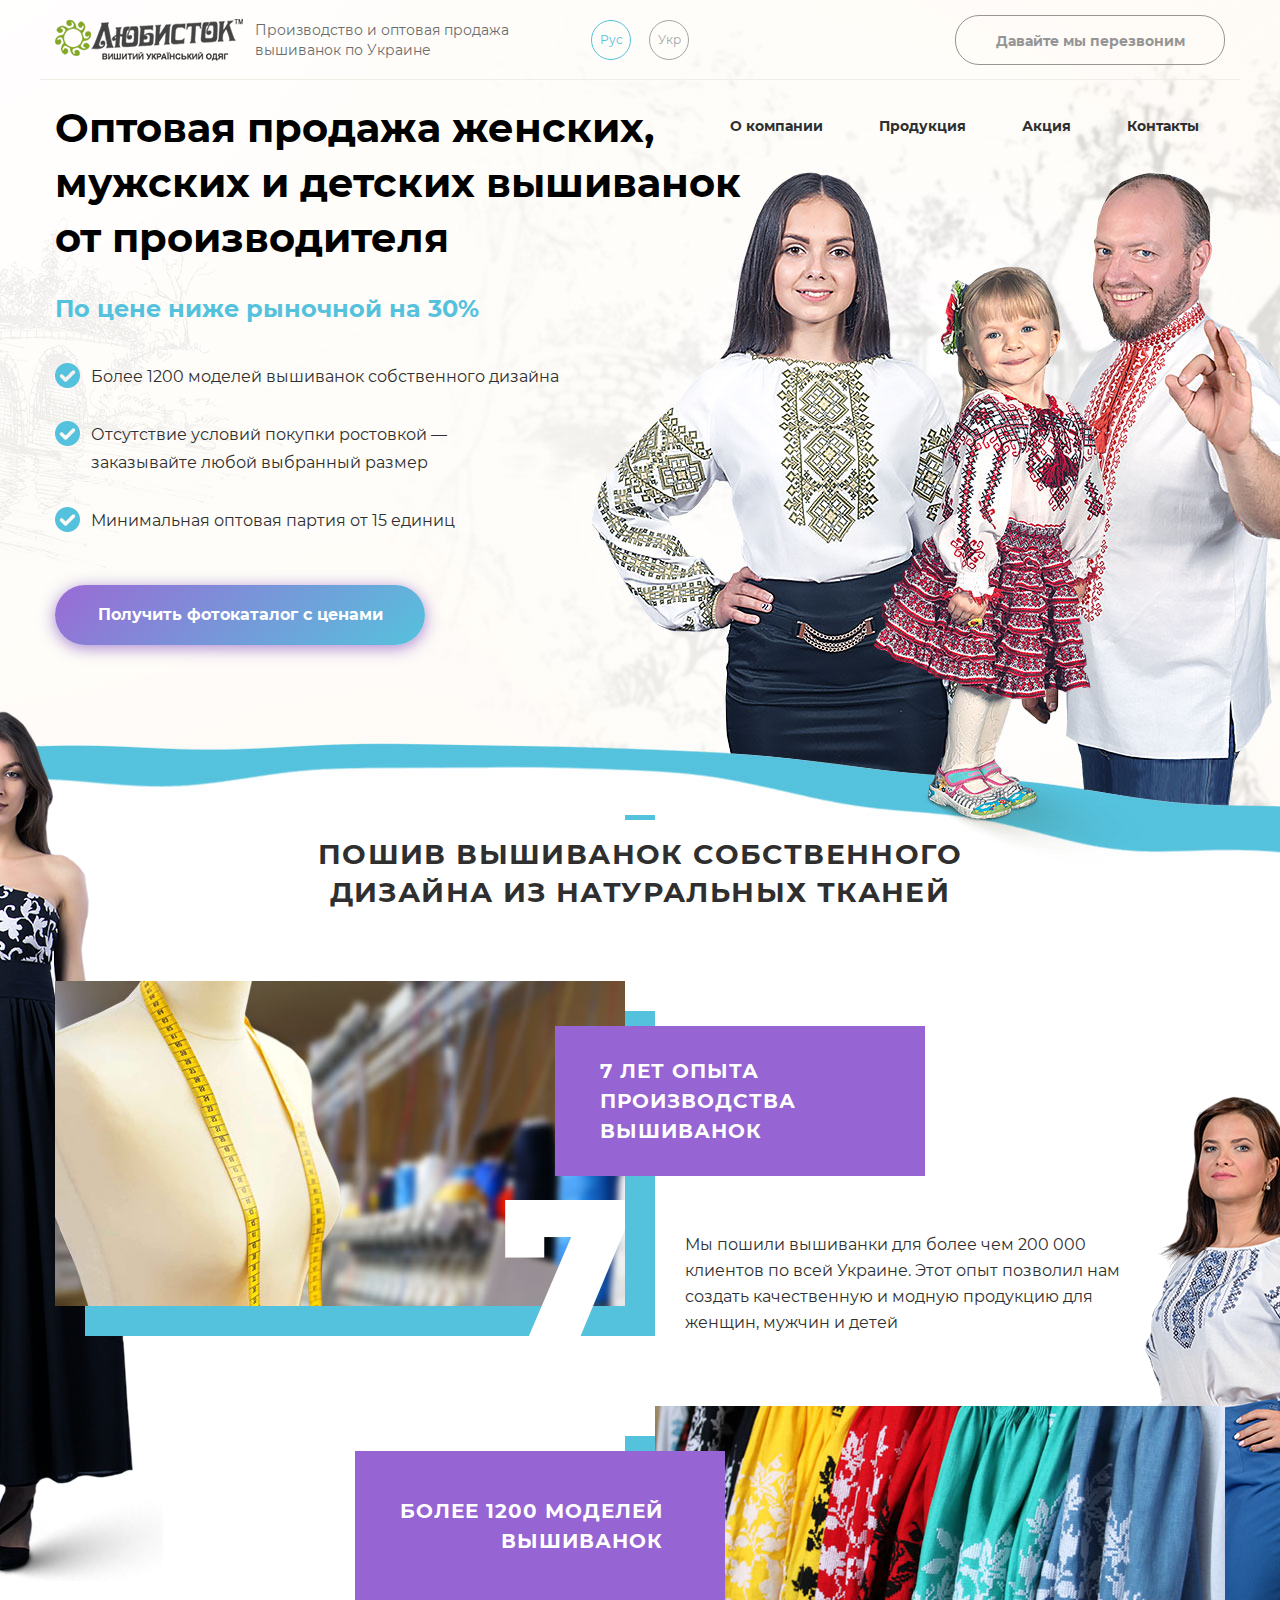
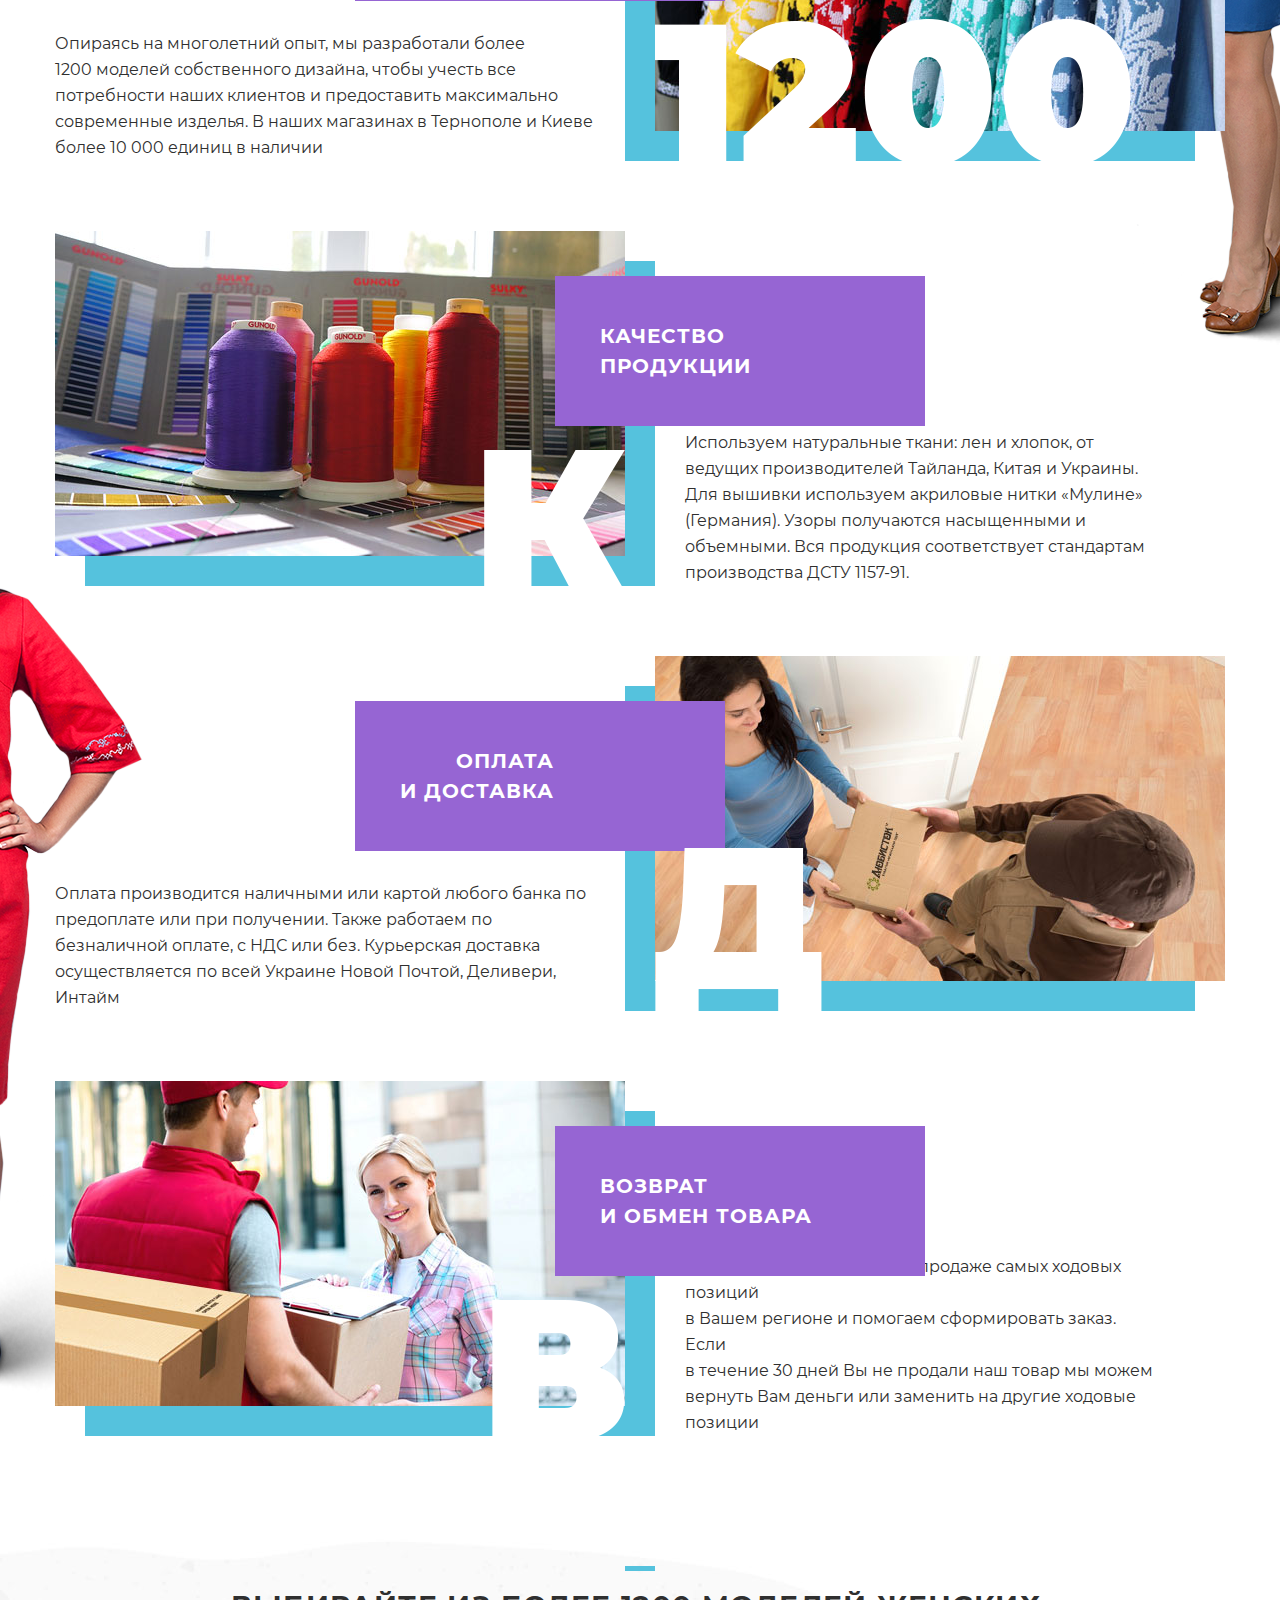
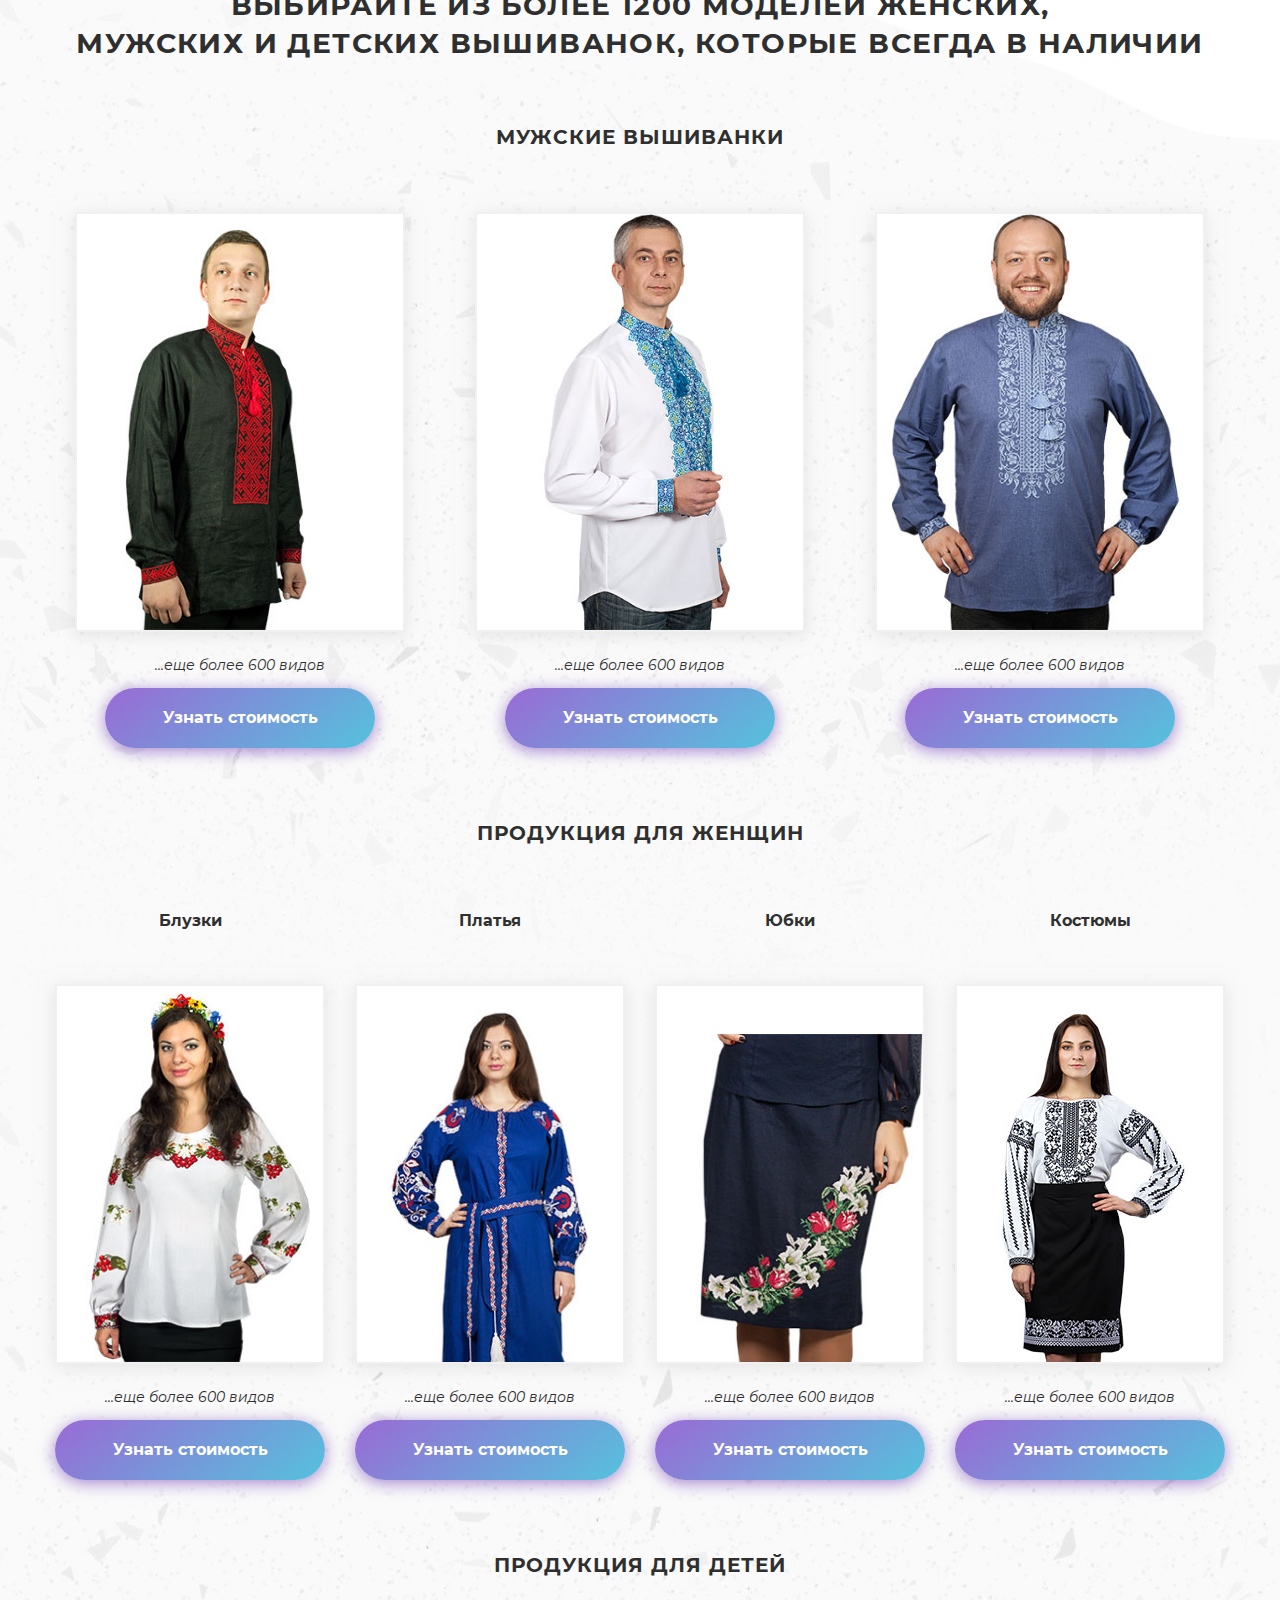
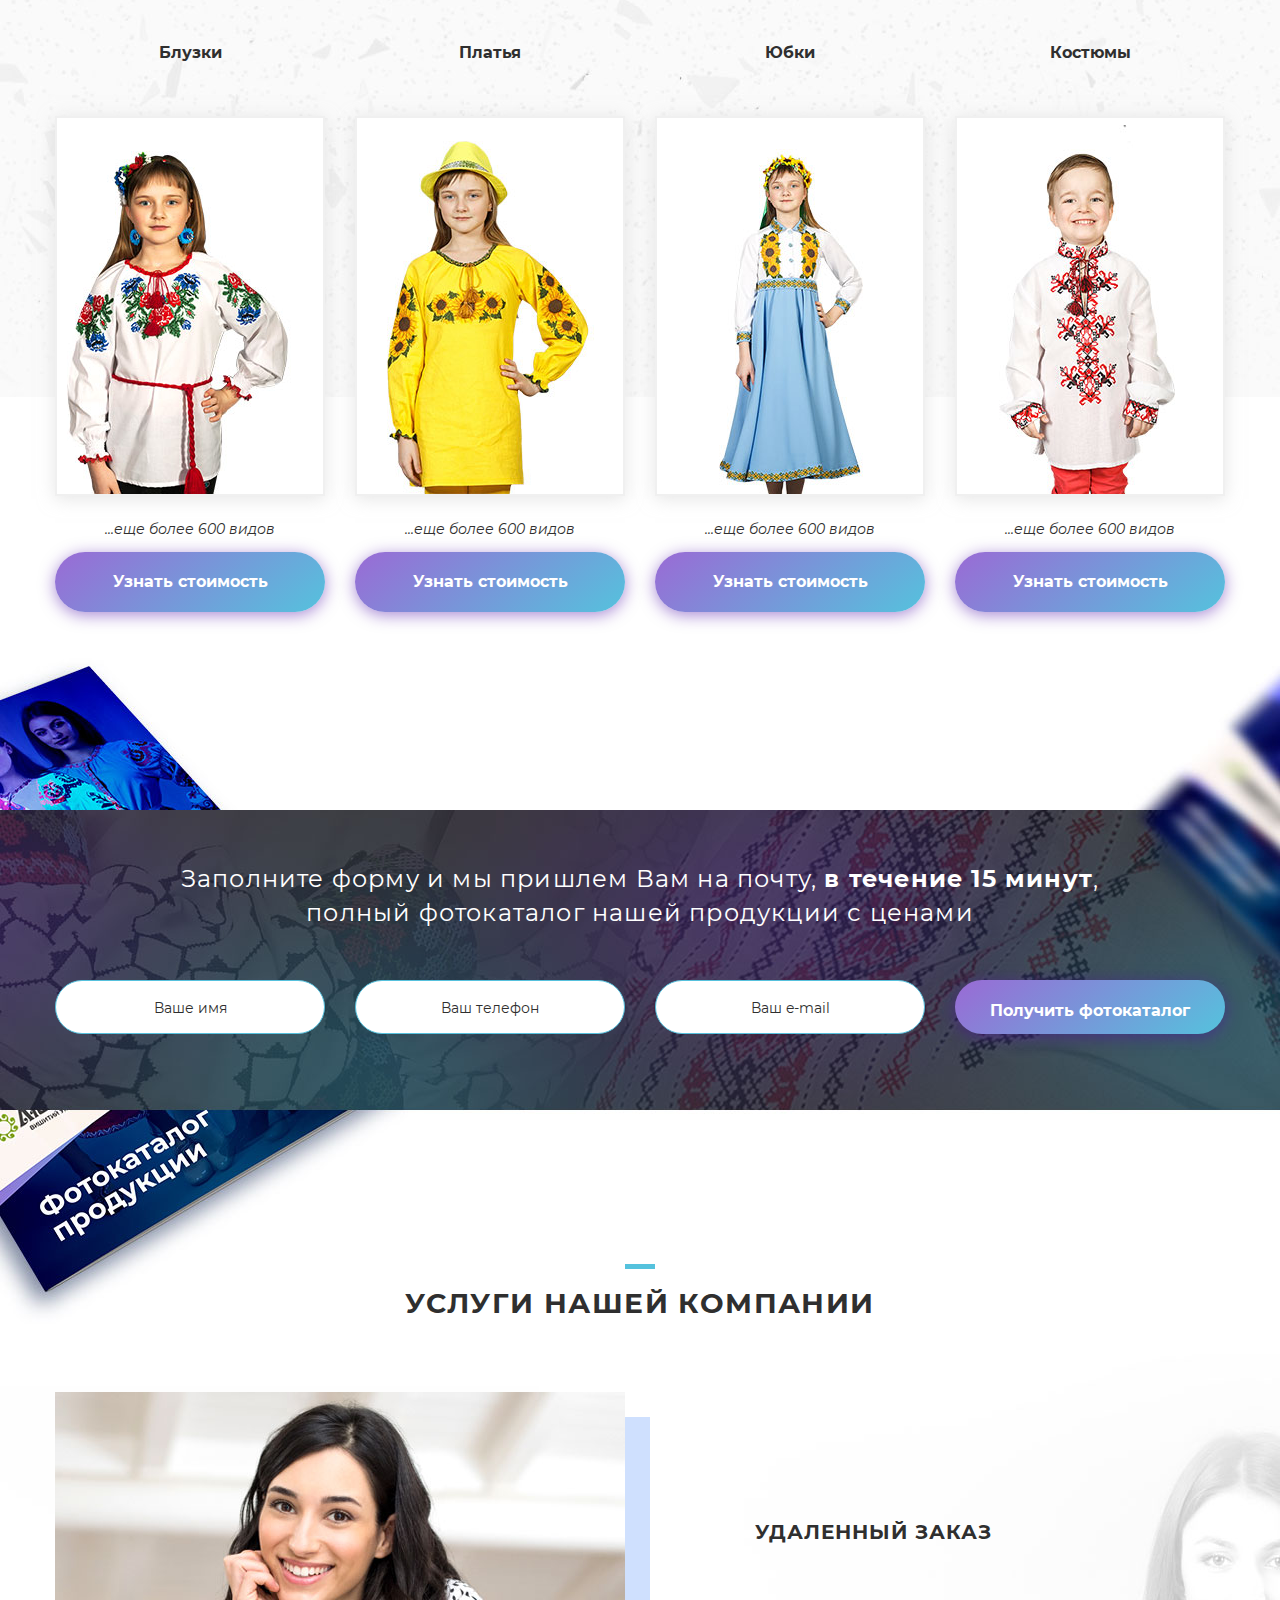
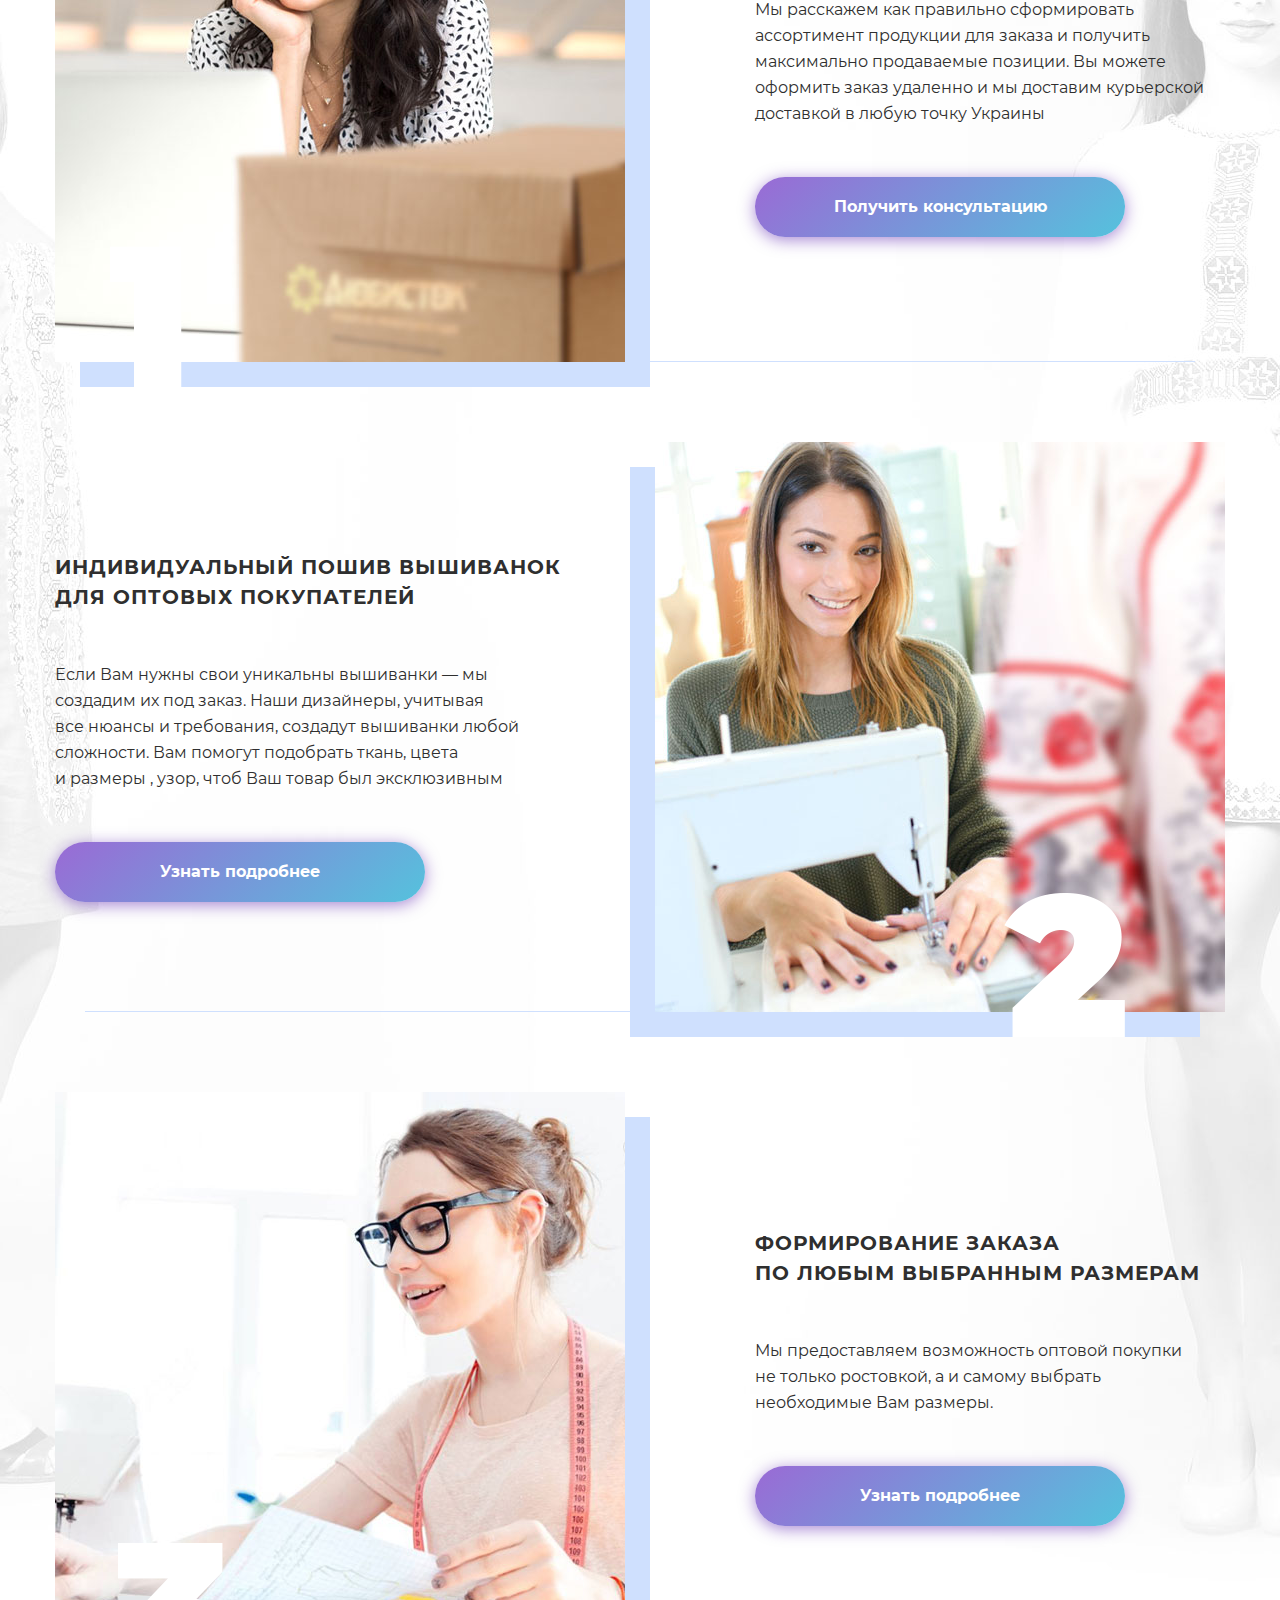
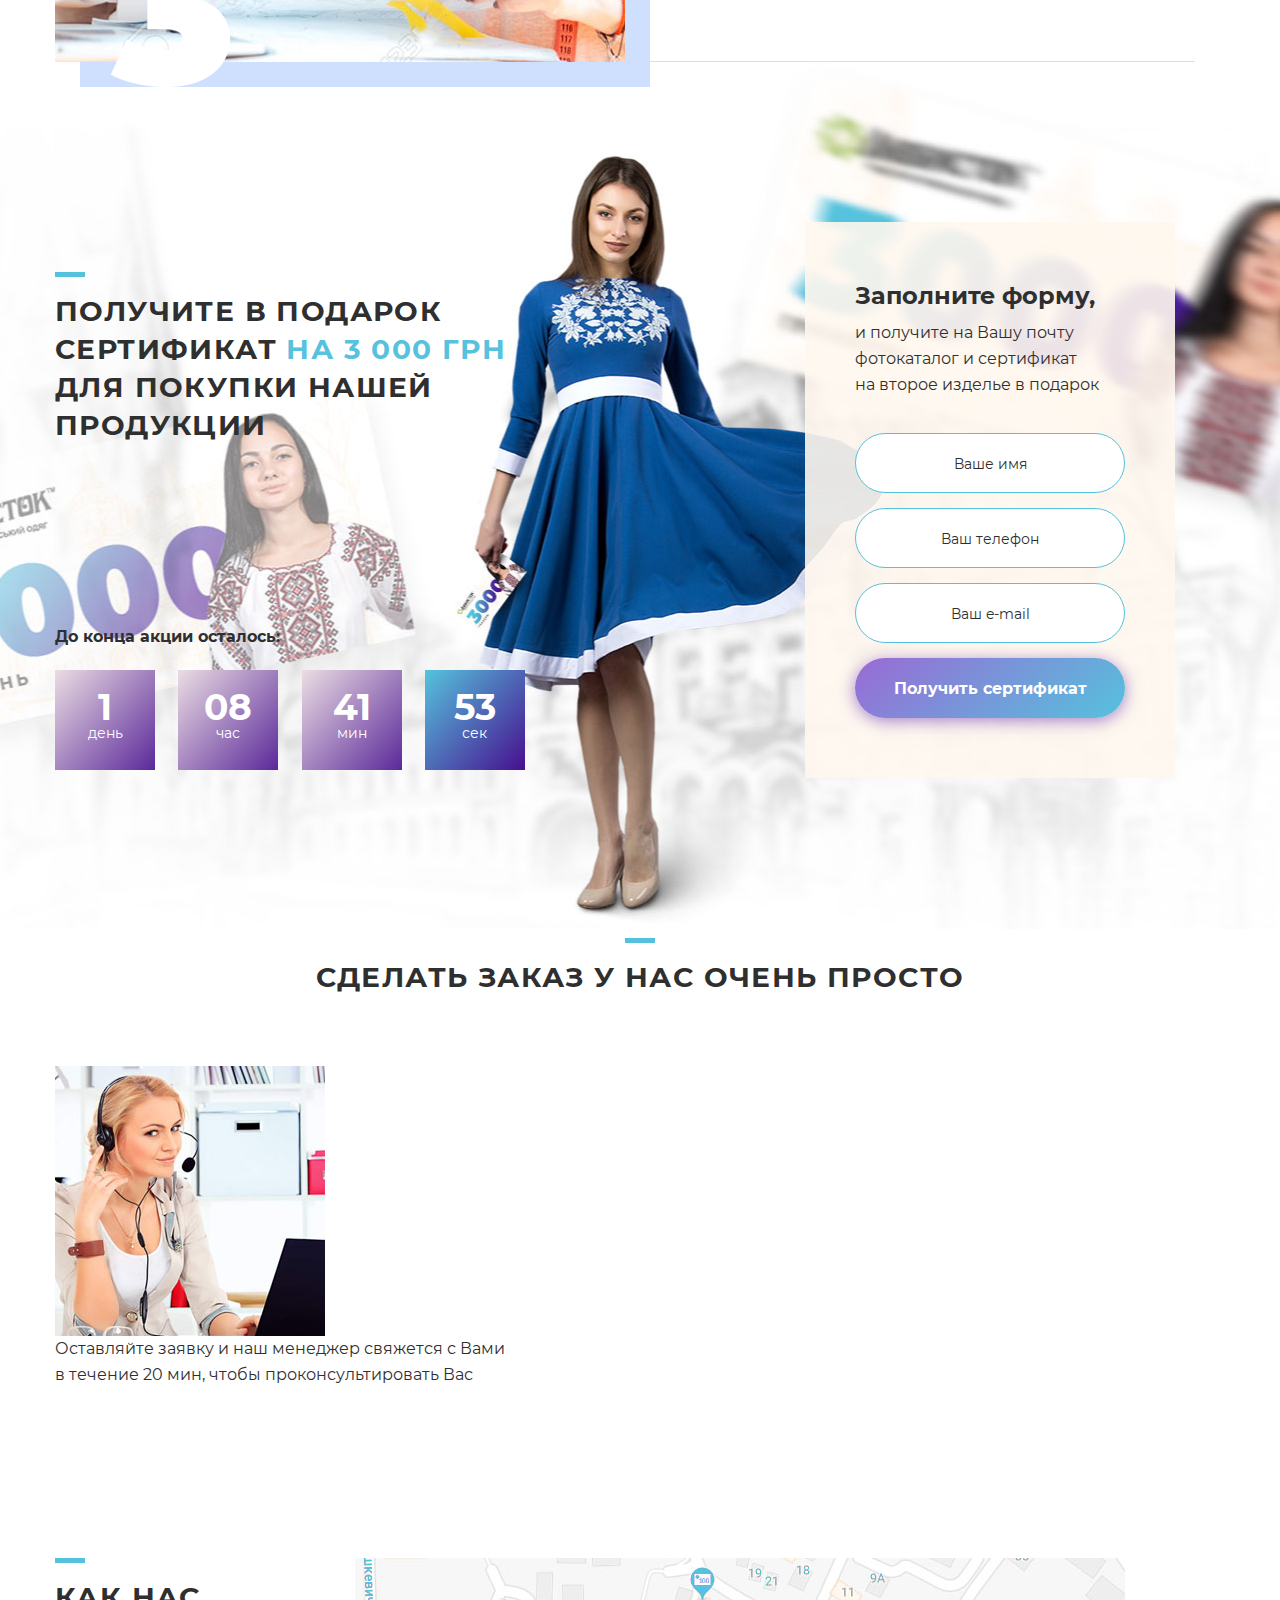
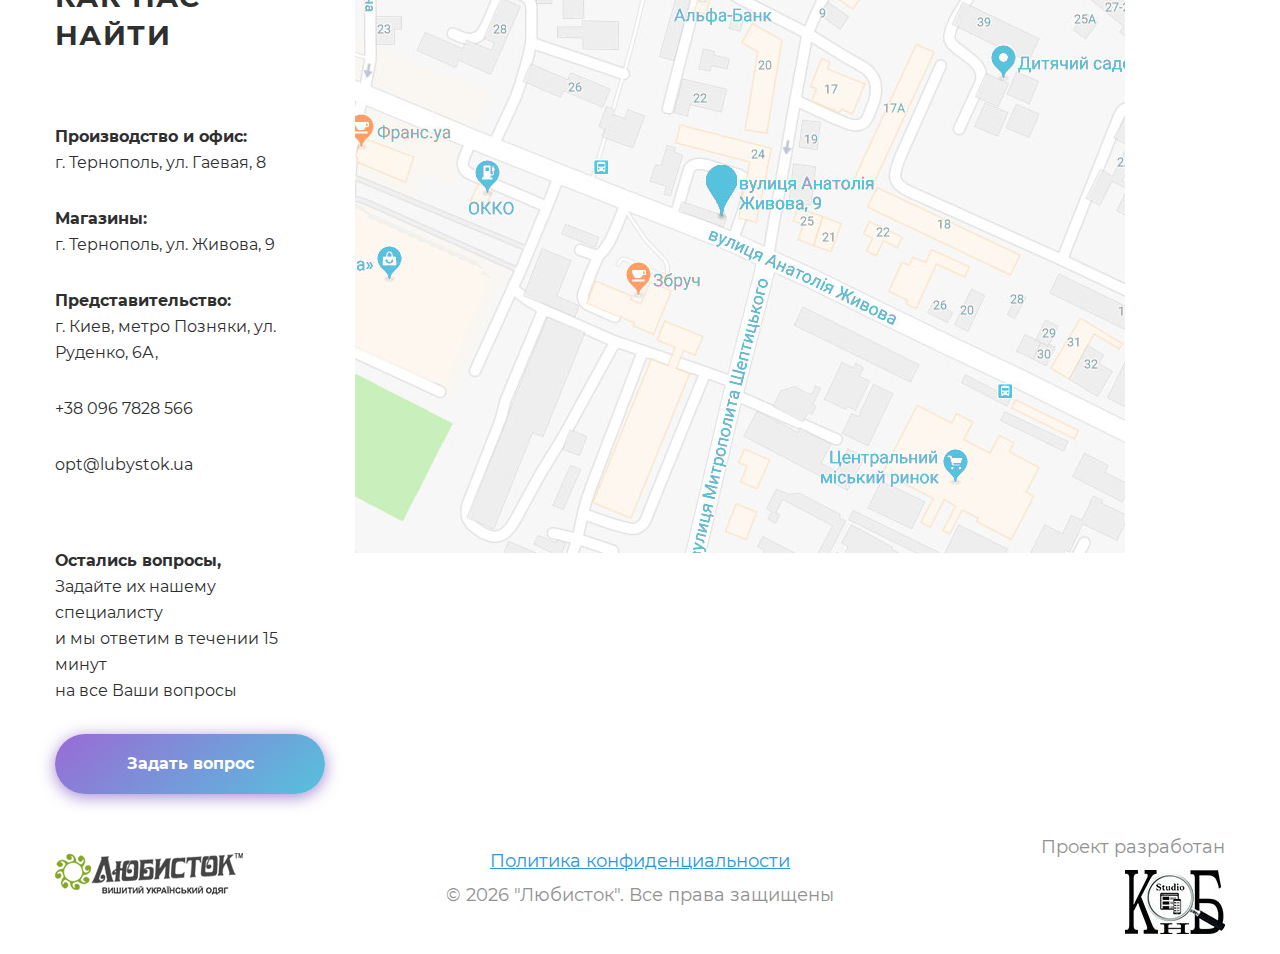
==== index.html @ 1907d73d "123" ====
<!DOCTYPE html>
<html lang="ru">
<head>
	<meta charset="utf-8" />
	<title>Любисток - Производство и оптовая продажа вышиванок по Украине</title>
	<meta http-equiv="X-UA-Compatible" content="IE=edge" />
	<meta name="viewport" content="width=device-width, initial-scale=1, maximum-scale=1" />
	<link rel="stylesheet" href="libs/bootstrap/css/bootstrap.min.css">
	<link rel="icon" type="image/ico" href="fav.ico" />
	<link rel="stylesheet" href="css/main.css" />
	<link rel="stylesheet" href="css/media.css" />
	<link rel="stylesheet" href="css/fonts.css" />
	<link rel="stylesheet" href="libs/animate/animate.min.css" />
	<link rel="stylesheet" href="libs/magnific-popup/magnific-popup.css" />
	<link rel="stylesheet" href="libs/slick/slick.css" />
	<link rel="stylesheet" href="libs/slick/slick-theme.css" />
</head>
<body>

	<!--BEGIN Header-->
	<header>
		<div class="container relative">
			<div class="row top_head">
				<div class="col-md-2 logo">
					<img src="img/logo.png" alt="">
				</div>
				<div class="col-md-4 desc">
					Производство и оптовая продажа <br>вышиванок по Украине
				</div>
				<div class="lang">
					<ul>
						<li class="active">Рус</li>
						<li><a href="index_ua.html">Укр</a></li>
					</ul>
				</div>
				<div class="col-md-offset-3 col-md-3 hidden-sm hidden-xs top_btn">
					<a href="#topFormWrapper" class="popup">Давайте мы перезвоним</a>
				</div>
			</div>
			<div class="menu">
				<ul>
					<a href="#"><li>О&nbsp;компании</li></a>
					<a href="#"><li>Продукция</li></a>
					<a href="#"><li>Акция</li></a>
					<a href="#"><li>Контакты</li></a>
				</ul>
			</div>
			<h1>Оптовая продажа женских, <br>мужских и детских вышиванок <br>от производителя</h1>
			<h2>По цене ниже рыночной на 30%</h2>
			<ul class="trigger">
				<li>Более 1200 моделей вышиванок собственного дизайна</li>
				<li>Отсутствие условий покупки ростовкой — <br>заказывайте любой выбранный размер</li>
				<li>Минимальная оптовая партия от 15 единиц</li>
			</ul>
			<a href="#mainFormWrapper" class="popup main_btn wow pulse" data-wow-delay=".3s">Получить фотокаталог с ценами</a>
		</div>
	</header>
	<!-- END Header-->
	<section class="about" id="about">
		<div class="container">
			<h3>Пошив вышиванок собственного <br>дизайна из натуральных тканей</h3>
			<div class="row">
				<div class="col-sm-6">
					<div class="img_wrapper">
						<img src="img/about_1.jpg" alt="">
						<img src="img/about_digit_1.png" alt="" class="digit">
						<img src="img/girl_1.png" alt="" class="girl">
					</div>
				</div>
				<div class="col-sm-6">
					<div class="about_text">
						<h5>7 лет опыта <br>производства <br>вышиванок</h5>
						<p>Мы пошили вышиванки для более чем 200 000 клиентов по всей Украине. Этот опыт позволил нам создать качественную и модную продукцию для женщин, мужчин и детей</p>
					</div>
				</div>
			</div>
			<div class="row">
				<div class="col-sm-6">
					<div class="about_text">
						<h5>Более 1200 моделей <br>вышиванок</h5>
						<p>Опираясь на многолетний опыт, мы разработали более <br>1200 моделей собственного дизайна, чтобы учесть все потребности наших клиентов и предоставить максимально современные изделья. В наших магазинах в Тернополе и Киеве более 10 000 единиц в наличии</p>
					</div>
				</div>
				<div class="col-sm-6">
					<div class="img_wrapper">
						<img src="img/about_2.jpg" alt="">
						<img src="img/about_digit_2.png" alt="" class="digit">
						<img src="img/girl_2.png" alt="" class="girl">
					</div>
				</div>
			</div>
			<div class="row">
				<div class="col-sm-6">
					<div class="img_wrapper">
						<img src="img/about_3.jpg" alt="">
						<img src="img/about_digit_3.png" alt="" class="digit">
					</div>
				</div>
				<div class="col-sm-6">
					<div class="about_text">
						<h5>Качество <br>продукции</h5>
						<p>Используем натуральные ткани: лен и хлопок, от ведущих производителей Тайланда, Китая и Украины. Для вышивки используем акриловые нитки «Мулине» (Германия). Узоры получаются насыщенными и объемными. Вся продукция соответствует стандартам производства ДСТУ 1157-91.</p>
					</div>
				</div>
			</div>
			<div class="row">
				<div class="col-sm-6">
					<div class="about_text">
						<h5>Оплата <br>и доставка</h5>
						<p>Оплата производится наличными или картой любого банка по предоплате или при получении. Также работаем по безналичной оплате, с НДС или без. Курьерская доставка осуществляется по всей Украине Новой Почтой, Деливери, Интайм</p>
					</div>
				</div>
				<div class="col-sm-6">
					<div class="img_wrapper">
						<img src="img/about_4.jpg" alt="">
						<img src="img/about_digit_4.png" alt="" class="digit">
					</div>
				</div>
			</div>
			<div class="row">
				<div class="col-sm-6">
					<div class="img_wrapper">
						<img src="img/about_5.jpg" alt="">
						<img src="img/about_digit_5.png" alt="" class="digit">
						<img src="img/girl_3.png" alt="" class="girl">
					</div>
				</div>
				<div class="col-sm-6">
					<div class="about_text">
						<h5>Возврат <br>и обмен товара</h5>
						<p>Мы даем рекомендации по продаже самых ходовых позиций <br>в Вашем регионе и помогаем сформировать заказ. Если <br>в течение 30 дней Вы не продали наш товар мы можем вернуть Вам деньги или заменить на другие ходовые позиции</p>
					</div>
				</div>
			</div>
		</div>
	</section>


	<section class="product" id="product">
		<div class="container">
			<h3>Выбирайте из более 1200 моделей женских, <br>мужских и детских вышиванок, которые всегда в наличии</h3>
			<h4>Мужские вышиванки</h4>
			<div class="row">
				<div class="col-sm-4">
					<!-- <h5>Название</h5> -->
					<div class="product_wrap">
						<img src="img/product_1_1.jpg" alt="">
					</div>
					<!--<div class="colors">
						<span class="white active"><i></i></span>
						<span class="red"><i></i></span>
						<span class="black"><i></i></span>
					</div>-->
					<p class="quantity">...еще более 600 видов</p>
					<a href="#product1FormWrapper" class="popup main_btn">Узнать стоимость</a>
				</div>
				<div class="col-sm-4">
					<!-- <h5>Название</h5> -->
					<div class="product_wrap">
						<img src="img/product_1_2.jpg" alt="">
					</div>
					<!--<div class="colors">
						<span class="white active"><i></i></span>
						<span class="red"><i></i></span>
						<span class="black"><i></i></span>
					</div>-->
					<p class="quantity">...еще более 600 видов</p>
					<a href="#product1FormWrapper" class="popup main_btn">Узнать стоимость</a>
				</div>
				<div class="col-sm-4">
					<!-- <h5>Название</h5> -->
					<div class="product_wrap">
						<img src="img/product_1_3.jpg" alt="">
					</div>
					<!--<div class="colors">
						<span class="white active"><i></i></span>
						<span class="red"><i></i></span>
						<span class="black"><i></i></span>
					</div>-->
					<p class="quantity">...еще более 600 видов</p>
					<a href="#product1FormWrapper" class="popup main_btn">Узнать стоимость</a>
				</div>
			</div>
			<h4>Продукция для женщин</h4>
			<div class="row">
				<div class="col-sm-3">
					<h5>Блузки</h5>
					<div class="product_wrap">
						<img src="img/product_2_1.jpg" alt="">
					</div>
					<!--<div class="colors">
						<span class="white active"><i></i></span>
						<span class="red"><i></i></span>
						<span class="black"><i></i></span>
					</div>-->
					<p class="quantity">...еще более 600 видов</p>
					<a href="#product1FormWrapper" class="popup main_btn">Узнать стоимость</a>
				</div>
				<div class="col-sm-3">
					<h5>Платья</h5>
					<div class="product_wrap">
						<img src="img/product_2_2.jpg" alt="">
					</div>
					<!--<div class="colors">
						<span class="white active"><i></i></span>
						<span class="red"><i></i></span>
						<span class="black"><i></i></span>
					</div>-->
					<p class="quantity">...еще более 600 видов</p>
					<a href="#product1FormWrapper" class="popup main_btn">Узнать стоимость</a>
				</div>
				<div class="col-sm-3">
					<h5>Юбки</h5>
					<div class="product_wrap">
						<img src="img/product_2_3.jpg" alt="">
					</div>
					<!--<div class="colors">
						<span class="white active"><i></i></span>
						<span class="red"><i></i></span>
						<span class="black"><i></i></span>
					</div>-->
					<p class="quantity">...еще более 600 видов</p>
					<a href="#product1FormWrapper" class="popup main_btn">Узнать стоимость</a>
				</div>
				<div class="col-sm-3">
					<h5>Костюмы</h5>
					<div class="product_wrap">
						<img src="img/product_2_4.jpg" alt="">
					</div>
					<!--<div class="colors">
						<span class="white active"><i></i></span>
						<span class="red"><i></i></span>
						<span class="black"><i></i></span>
					</div>-->
					<p class="quantity">...еще более 600 видов</p>
					<a href="#product1FormWrapper" class="popup main_btn">Узнать стоимость</a>
				</div>
			</div>



			<h4>Продукция для детей</h4>
			<div class="row">
				<div class="col-sm-3">
					<h5>Блузки</h5>
					<div class="product_wrap">
						<img src="img/product_3_1.jpg" alt="">
					</div>
					<!--<div class="colors">
						<span class="white active"><i></i></span>
						<span class="red"><i></i></span>
						<span class="black"><i></i></span>
					</div>-->
					<p class="quantity">...еще более 600 видов</p>
					<a href="#product1FormWrapper" class="popup main_btn">Узнать стоимость</a>
				</div>
				<div class="col-sm-3">
					<h5>Платья</h5>
					<div class="product_wrap">
						<img src="img/product_3_2.jpg" alt="">
					</div>
					<!--<div class="colors">
						<span class="white active"><i></i></span>
						<span class="red"><i></i></span>
						<span class="black"><i></i></span>
					</div>-->
					<p class="quantity">...еще более 600 видов</p>
					<a href="#product1FormWrapper" class="popup main_btn">Узнать стоимость</a>
				</div>
				<div class="col-sm-3">
					<h5>Юбки</h5>
					<div class="product_wrap">
						<img src="img/product_3_3.jpg" alt="">
					</div>
					<!--<div class="colors">
						<span class="white active"><i></i></span>
						<span class="red"><i></i></span>
						<span class="black"><i></i></span>
					</div>-->
					<p class="quantity">...еще более 600 видов</p>
					<a href="#product1FormWrapper" class="popup main_btn">Узнать стоимость</a>
				</div>
				<div class="col-sm-3">
					<h5>Костюмы</h5>
					<div class="product_wrap">
						<img src="img/product_3_4.jpg" alt="">
					</div>
					<!--<div class="colors">
						<span class="white active"><i></i></span>
						<span class="red"><i></i></span>
						<span class="black"><i></i></span>
					</div>-->
					<p class="quantity">...еще более 600 видов</p>
					<a href="#product1FormWrapper" class="popup main_btn">Узнать стоимость</a>
				</div>
			</div>
		</div>
	</section>

	<section class="banner">
		<div class="container">
			<h3>Заполните форму и мы пришлем Вам на почту, <b>в течение 15 минут</b>, <br>полный фотокаталог нашей продукции с ценами</h3>
			<form method="post" class="form row" id="banner_Form" action="mail.php">
				<input type="hidden" name="whatform" value="Форма - Задать вопрос специалисту" />
				<div class="col-sm-6 col-md-3"><input type="text" name="name" placeholder="Ваше имя" /></div>
				<div class="col-sm-6 col-md-3"><input type="tel" name="phone" class="phone" placeholder="Ваш телефон" /></div>
				<div class="col-sm-6 col-md-3"><input type="email" name="email" placeholder="Ваш e-mail" /></div>
				<div class="col-sm-6 col-md-3"><button class="main_btn">Получить фотокаталог</button></div>
			</form>
		</div>
	</section>

	<section class="service" id="service">
		<div class="container">
			<h3>Услуги нашей компании</h3>
			<div class="row">
				<div class="col-sm-6">
					<div class="img_wrapper">
						<img src="img/service_1.jpg" alt="">
						<img src="img/service_digit_1.png" class="digit" alt="">
					</div>
				</div>
				<div class="col-sm-6 col-lg-5 col-lg-offset-1">
					<h4>Удаленный заказ</h4>
					<p>Мы расскажем как правильно сформировать ассортимент продукции для заказа и получить максимально продаваемые позиции. Вы можете оформить заказ удаленно и мы доставим курьерской доставкой в любую точку Украины</p>
					<a href="#service1FormWrapper" class="popup main_btn">Получить консультацию</a>
				</div>
			</div>
			<div class="row">
				<div class="col-sm-6">
					<h4>Индивидуальный пошив вышиванок <br>для оптовых покупателей </h4>
					<p>Если Вам нужны свои уникальны вышиванки — мы создадим их под заказ. Наши дизайнеры, учитывая <br>все нюансы и требования, создадут вышиванки любой сложности. Вам помогут подобрать ткань, цвета <br>и размеры , узор, чтоб Ваш товар был эксклюзивным</p>
					<a href="#service2FormWrapper" class="popup main_btn">Узнать подробнее</a>
				</div>
				<div class="col-sm-6 col-lg-6">
					<div class="img_wrapper">
						<img src="img/service_2.jpg" alt="">
						<img src="img/service_digit_2.png" class="digit" alt="">
					</div>
				</div>
			</div>
			<div class="row">
				<div class="col-sm-6">
					<div class="img_wrapper">
						<img src="img/service_3.jpg" alt="">
						<img src="img/service_digit_3.png" class="digit" alt="">
					</div>
				</div>
				<div class="col-sm-6 col-lg-5 col-lg-offset-1">
					<h4>Формирование заказа <br>по любым выбранным размерам </h4>
					<p>Мы предоставляем возможность оптовой покупки <br>не только ростовкой, а и самому выбрать <br>необходимые Вам размеры.</p>
					<a href="#service3FormWrapper" class="popup main_btn">Узнать подробнее</a>
				</div>
			</div>
		</div>
	</section>

	<section id="open_form" class="open_form">
		<div class="container relative">
			<div class="row relative">
				<div class="col-md-5 open_form_left">
					<h3>Получите в подарок сертификат <span>на 3 000 грн</span> для покупки нашей продукции</h3>
					<p class="counter_head">До конца акции осталось:</p>
					<div class="timer">
						<span class="timer__item">
							<span id="days" class="big-numb-time">01</span><br>
							<span class="timer-text">день</span>
							</span>
							<span class="timer-col timer__item">
								<span id="hours" class="big-numb-time">10</span><br>
							<span class="timer-text">час</span>
							</span>
							<span class="timer-col timer__item">
								<span id="minutes" class="big-numb-time">21</span><br>
							<span class="timer-text">мин</span>
							</span>
							<span class="timer-col timer__item">
								<span id="seconds" class="big-numb-time">17</span><br>
							<span class="timer-text">сек</span>
						</span>
					</div>
				</div>
				<div class="col-md-5 col-md-offset-2 open_form_right hidden-sm hidden-xs">
					<div class="form_wrapper" id="bottomWrapper">
						<h6>Заполните форму,</h6>
						<p>и получите на Вашу почту фотокаталог и сертификат <br>на второе изделье в подарок</p>
						<form method="post" class="form" id="bottom_Form" action="mail.php">
							<input type="hidden" name="whatform" value="Форма - Задать вопрос специалисту" />
							<input type="text" name="name" placeholder="Ваше имя" />
							<input type="tel" name="phone" class="phone" placeholder="Ваш телефон" />
							<input type="email" name="email" placeholder="Ваш e-mail" />
							<button class="main_btn">Получить сертификат</button>
						</form>
					</div>
				</div>
				<a href="#bottomWrapper" class="popup main_btn hidden-md hidden-lg">Получить сертификат</a>
			</div>
		</div>
	</section>

	<section class="step">
		<div class="container">
			<h3>Сделать заказ у нас очень просто</h3>
			<div class="row">
				<div class="col-sm-6">
					<img src="img/step_1.jpg" alt="">
					<p>Оставляйте заявку и наш менеджер свяжется с Вами <br>в течение 20 мин, чтобы проконсультировать Вас </p>
				</div>
			</div>
		</div>
	</section>

	<section id="contact" class="contact">
		<div class="container">
			<div class="row">
				<div class="col-sm-3">
					<h3>Как нас <br>найти</h3>
					<p><b>Производство и офис:</b> <br>г. Тернополь, ул. Гаевая, 8</p>
					<p><b>Магазины:</b> <br>г. Тернополь, ул. Живова, 9</p>
					<p><b>Представительство:</b> <br>г. Киев,  метро Позняки, ул. Руденко, 6А,</p>
					<p><a href="tel:+380967828566">+38 096 7828 566</a></p>
					<p><a href="mailto:opt@lubystok.ua">opt@lubystok.ua</a></p>
					<p><strong>Остались вопросы,</strong> <br>Задайте их нашему специалисту <br>и мы ответим в течении 15 минут <br>на все Ваши вопросы</p>
					<a href="#contactFormWrapper" class="main_btn popup">Задать вопрос</a>	
				</div>
				<div class="col-sm-9">
					<img src="img/map.jpg" alt="">
				</div>
			</div>
		</div>
	</section>


	<footer>
		<div class="container">
			<div class="row">
				<div class="col-sm-3 col-xs-12 footer_logo">
					<img src="img/logo.png" alt="">
				</div>
				<div class="col-sm-6 col-xs-12 copyright">
					<span><a class="popup" href="#politics">Политика конфиденциальности</a></span>
					<p>&copy; <script type="text/javascript">var mdate = new Date(); document.write(mdate.getFullYear());</script> "Любисток". Все права защищены</p>
				</div>
				<div class="col-sm-3 col-xs-12 made_by">
					<p>Проект разработан</p>
					<a target="_blank" href="https://www.facebook.com/Интернет-маркетинг-под-ключ-от-КнБ-Studio-1833190753598670/?ref=bookmarks"><img src="img/knb_logo.jpg" alt=""></a>
				</div>
			</div>
		</div>
	</footer>
	<div class="hidden">
		<div class="politics" id="politics">
			<h3>Политика конфиденциальности</h3>
			<div class="politics_text">
				<p>
				Ваша конфиденциальность очень важна для нас. Мы хотим, чтобы Ваша работа в Интернет по возможности была максимально приятной и полезной, и Вы совершенно спокойно использовали широчайший спектр информации, инструментов и возможностей, которые предлагает Интернет.<br><br>
				Личная информация Членов, собранная при регистрации (или в любое другое время) преимущественно используется для подготовки Продуктов или Услуг в соответствии с Вашими потребностями. Ваша информация не будет передана или продана третьим сторонам. Однако мы можем частично раскрывать личную информацию в особых случаях, описанных в «Согласии с рассылкой»<br><br>
				<b>Какие данные собираются на сайте</b><br>
				При добровольной регистрации на получение рассылки «Инсайдер интернет предпринимателя» вы отправляете свое Имя и E-mail через форму регистрации.<br><br>
				<b>С какой целью собираются эти данные</b><br>
				Имя используется для обращения лично к вам, а ваш e-mail для отправки вам писем рассылок, новостей тренинга, полезных материалов, коммерческих предложений.<br>
				Ваши имя и e-mail не передаются третьим лицам, ни при каких условиях кроме случаев, связанных с исполнением требований законодательства. Ваше имя и e-mail на защищенных серверах сервиса getresponse.com и используются в соответствии с его политикой конфиденциальности.<br><br>
				Вы можете отказаться от получения писем рассылки и удалить из базы данных свои контактные данные в любой момент, кликнув на ссылку для отписки, присутствующую в каждом письме.<br><br>
				<b>Как эти данные используются</b><br>
				На сайте www.site.com используются куки (Cookies) и данные о посетителях сервиса Google Analytics.<br><br>
				При помощи этих данных собирается информация о действиях посетителей на сайте с целью улучшения его содержания, улучшения функциональных возможностей сайта и, как следствие, создания качественного контента и сервисов для посетителей.<br><br>
				Вы можете в любой момент изменить настройки своего браузера так, чтобы браузер блокировал все файлы cookie или оповещал об отправке этих файлов. Учтите при этом, что некоторые функции и сервисы не смогут работать должным образом.<br><br>
				<b> Как эти данные защищаются</b><br>
				Для защиты Вашей личной информации мы используем разнообразные административные, управленческие и технические меры безопасности. Наша Компания придерживается различных международных стандартов контроля, направленных на операции с личной информацией, которые включают определенные меры контроля по защите информации, собранной в Интернет.<br><br>
				Наших сотрудников обучают понимать и выполнять эти меры контроля, они ознакомлены с нашим Уведомлением о конфиденциальности, нормами и инструкциями.<br><br>
				Тем не менее, несмотря на то, что мы стремимся обезопасить Вашу личную информацию, Вы тоже должны принимать меры, чтобы защитить ее.<br><br>
				Мы настоятельно рекомендуем Вам принимать все возможные меры предосторожности во время пребывания в Интернете. Организованные нами услуги и веб-сайты предусматривают меры по защите от утечки, несанкционированного использования и изменения информации, которую мы контролируем. Несмотря на то, что мы делаем все возможное, чтобы обеспечить целостность и безопасность своей сети и систем, мы не можем гарантировать, что наши меры безопасности предотвратят незаконный доступ к этой информации хакеров сторонних организаций.<br><br>
				В случае изменения данной политики конфиденциальности вы сможете прочитать об этих изменениях на этой странице или, в особых случаях, получить уведомление на свой e-mail.<br><br>
				Для связи с администратором сайта по любым вопросам вы можете написать письмо на e-mail: test@gmail.com
			</p>
			</div>
		</div>
	</div>
	<div class="hidden">
		<div class="form_wrapper" id="topFormWrapper">
			<h6>Заполните форму,</h6>
			<p>и наш менеджер перезвонит Вам в течение 5 мин, чтобы ответить на все вопросы</p>
			<form method="post" class="form" id="topForm" action="mail.php">
				<input type="hidden" name="whatform" value="Форма - Перезвоните мне" />
				<input type="text" name="name" placeholder="Ваше имя" />
				<input type="tel" name="phone" class="phone" placeholder="Ваш телефон" />
				<input type="email" name="email" placeholder="Ваш e-mail" />
				<button class="main_btn">Перезвоните мне</button>
			</form>
		</div>
	</div>

	<div class="hidden">
		<div class="form_wrapper" id="contactFormWrapper">
			<h6>Заполните форму,</h6>
			<p>чтобы задать вопрос нашему специалисту</p>
			<form method="post" class="form" id="contactForm" action="mail.php">
				<input type="hidden" name="whatform" value="Форма - Задать вопрос" />
				<input type="text" name="name" placeholder="Ваше имя" />
				<input type="tel" name="phone" class="phone" placeholder="Ваш телефон" />
				<textarea name="message" placeholder="Ваш вопрос"></textarea>
				<button class="main_btn">Задать вопрос</button>
			</form>
		</div>
	</div>
	<!--[if lt IE 9]>
	<script src="libs/html5shiv/es5-shim.min.js"></script>
	<script src="libs/html5shiv/html5shiv.min.js"></script>
	<script src="libs/html5shiv/html5shiv-printshiv.min.js"></script>
	<script src="libs/respond/respond.min.js"></script>
	<![endif]-->

	<script src="libs/jquery/jquery-2.1.4.min.js"></script>
	<script src="libs/jquery-ui/jquery-ui.min.js"></script>
	<script src="libs/bootstrap/js/bootstrap.min.js"></script>
	<script src="libs/magnific-popup/jquery.magnific-popup.min.js"></script>
	<script src="libs/slick/slick.min.js"></script>
	<script src="libs/maskedinput/jquery.maskedinput.min.js"></script>
	<script src="libs/validation/jquery.validate.min.js"></script>
	<script src="libs/animate/wow.min.js"></script>
	<script>
		new WOW().init();
	</script>
	<script src="js/common.js"></script>
	
</body>
</html>
---- css/main.css ----
body {
	font: 1.6rem "Montserrat", sans-serif;
	min-width: 320px;
	font-weight: normal;
	position: relative;
	max-width: 1920px;
	margin: 0 auto;
	color: #2f2f2f;
	overflow-x: hidden;
}
main {
	display: block;
}
p {
	font-size: 1.6rem;
	line-height: 2.6rem;
}
.video {
	text-align: center;
	background-image: url("../img/video_bg.png");
	background-position: center bottom;
}
.video .video_wrapper {
	margin: 0 auto;
	max-width: 770px;
	position: relative;
}
.video video {
	-webkit-object-fit: cover;
    -moz-object-fit: cover;
    -ms-object-fit: cover;
    -o-object-fit: cover;
    object-fit: cover;
    width: 100%;
}
.video button#videoButton {
	width: 9.6rem;
	height: 9.6rem;
	background-size: 100% 100%;
	background-image: url("../img/video_btn.png");
	position: absolute;
	top: 0;
	left: 0;
	right: 0;
	bottom: 0;
	margin: auto;
}
.mfp-counter {
	display: none;
}
.dot {
	position: relative;
	z-index: 300;
}
.slick-active .dot {
	
}
.slick-dots {
	bottom: -70px!important;
}
.next, .prev {
	position: absolute;
	width: 70px;
	height: 9px;
	z-index: 300;
	cursor: pointer;
	-webkit-transition: all .3s;
	-moz-transition: all .3s;
	-ms-transition: all .3s;
	transition: all .3s;
}
.next {
	background-image: url("../img/next.png");
}
.next:hover {
	background-image: url("../img/next_hover.png");
}
.prev {
	background-image: url("../img/prev.png");
}
.prev:hover {
	background-image: url("../img/prev_hover.png");
}
.slider_wrapper {
	position: relative;
}
.slider_wrapper:after, .slider:after {
	content: "";
	display: table;
	clear: both;
}
.open_form .timer {
	margin-top: 2rem;
	display: -webkit-box;
	display: -moz-box;
	display: -ms-flexbox;
	display: -webkit-flex;
	display: flex;
	-webkit-box-pack: space-between;
	-webkit-justify-content: space-between;
	-ms-flex-pack: space-between;
	justify-content: space-between;
}
.open_form .timer__item {
	display: inline-block;
	font-size: 0;
	width: 10rem;
	height: 10rem;
	background-image: -webkit-linear-gradient(132deg, #ebdde3, #5b299a);
	background-image: -moz-linear-gradient(132deg, #ebdde3, #5b299a);
	background-image: -o-linear-gradient(132deg, #ebdde3, #5b299a);
	background-image: -ms-linear-gradient(132deg, #ebdde3, #5b299a);
	background-image: linear-gradient(132deg, #ebdde3, #5b299a);
	padding-top: 1.5rem;
	text-align: center;
	color: #fff;
}
.open_form .timer__item:last-of-type {
	margin-right: 0;
	background-image: -webkit-linear-gradient(132deg, #55c3dd, #470f8f);
	background-image: -moz-linear-gradient(132deg, #55c3dd, #470f8f);
	background-image: -o-linear-gradient(132deg, #55c3dd, #470f8f);
	background-image: -ms-linear-gradient(132deg, #55c3dd, #470f8f);
	background-image: linear-gradient(132deg, #55c3dd, #470f8f);

}
.open_form .big-numb-time, .timer-text {
	color: #fff;
}
.open_form .big-numb-time {
	font-weight: bold;
	font-size: 3.6rem;
}
.open_form .timer-text {
	font-size: 1.4rem;
	position: relative;
	top: -5px;
}
.relative {
	position: relative;
}
button {
	border: none;
	background: none;
}
button, button:focus, button:hover, input, .thumbnail, .slick-slide, img, ul, li, a, a:focus, a:hover, div, div:focus textarea, textarea:focus {
	outline: none;
	text-decoration: none;
	color: inherit;
}
.politics {
	background-color: #fff;
}
.politics p {
	font-size: 18px;
	color: #000;
}
.politics_text {
	padding: 20px 15px;
}
.politics h3 {
	background: #1782ab;
	font-size: 24px;
	color: #fff;
	text-transform: uppercase;
	text-align: center;
	padding: 20px 0;
	margin: 0;
}
@media only screen and (max-width : 767px) {
	.politics h3 {
		font-size: 23px;
	}
}
section {
	padding: 80px 0;
	position: relative;
	background-repeat: no-repeat;
	background-position: center top;
}
section h6 {
	font-weight: bold;
	font-size: 24px;
}
section h4 {
	font-size: 2.4rem;
	line-height: 4.8rem;
	margin-top: 0;
}
section h3 {
	font-size: 2.8rem;
	line-height: 3.8rem;
	text-align: center;
	margin-top: 0;
	margin-bottom: 7rem;
	font-weight: bold;
	text-transform: uppercase;
	position: relative;
	letter-spacing: .05em;
	padding-top: 2rem;
}
section h3:before {
	width: 30px;
	position: absolute;
	content: "";
	height: 5px;
	background-color: #55c2dd;
	top: 0;
	left: 0;
	right: 0;
	margin: auto;
}
ul {
	list-style-type: none;
	padding: 0;
}
.thanks_body {
	background-image: -webkit-linear-gradient(to bottom right, #ffb206, #6eb016);
	background-image: -moz-linear-gradient(to bottom right, #ffb206, #6eb016);
	background-image: -ms-linear-gradient(to bottom right, #ffb206, #6eb016);
	background-image: linear-gradient(to bottom right, #ffb206, #6eb016);
	background-repeat: no-repeat;
	background-position-x: center;
	margin: 0;
	height: 100%;
	color: #fff;
	display: table;
	width: 100%;
	text-align: center;
}
.thanks_body h4 {
	font-size: 36px;
	margin-top: 0;
}
.thanks_body p {
	font-size: 24px;
	margin-bottom: 0;
}
.thanks_page {
	display: table-cell;
	vertical-align: middle;
}
footer {
	padding-bottom: 20px;
}
footer p {
	color: #919191;
	font-size: 18px;
}
footer span {
	text-decoration: underline;
	color: #2897e5;
	display: block;
	font-size: 18px;
}
footer .row {
	display: -webkit-box;
	display: -moz-box;
	display: -ms-flexbox;
	display: -webkit-flex;
	display: flex;
	-webkit-box-align: center;
	-webkit-flex-align: center;
	-ms-flex-align: center;
	-webkit-align-items: center;
	align-items: center;
	-webkit-box-pack: space-between;
	-webkit-justify-content: space-between;
	-ms-flex-pack: space-between;
	justify-content: space-between;
}
.footer_logo {
	max-width: 100%;
}
.made_by p {
	margin-bottom: 10px;
}
.copyright p {
	margin-top: 10px;
}
.copyright {
	text-align: center;
	padding-top: 20px;
}
.made_by {
	text-align: right;
	padding-top: 20px;
}
.main_btn {
	height: 60px;
	line-height: 60px;
	display: inline-block;
	text-align: center;
	background-image: -webkit-linear-gradient(-39deg, #55c2dd, #9a6ad5);
	background-image: -moz-linear-gradient(-39deg, #55c2dd, #9a6ad5);
	background-image: -o-linear-gradient(-39deg, #55c2dd, #9a6ad5);
	background-image: -ms-linear-gradient(-39deg, #55c2dd, #9a6ad5);
	background-image: linear-gradient(-39deg, #55c2dd, #9a6ad5);
	-webkit-box-shadow: 0 3px 16px rgba(80,17,169,.5);
	-moz-box-shadow: 0 3px 16px rgba(80,17,169,.5);
	box-shadow: 0 3px 16px rgba(80,17,169,.5);
	width: 100%;
	max-width: 370px;
	-webkit-border-radius: 30px;
	-moz-border-radius: 30px;
	border-radius: 30px;
	-webkit-transition: all .3s;
	-moz-transition: all .3s;
	-ms-transition: all .3s;
	transition: all .3s;
	font-size: 16px;
	font-weight: bold;
	color: #fff;
}
.main_btn:hover {
	-webkit-box-shadow: none;
	-moz-box-shadow: none;
	box-shadow: none;
	background-color: #000;
	color: #fff;
}
.main_btn:focus {
	color: #fff;
}
.form {
	text-align: center;
}
.form_wrapper {
	margin: auto;
	position: relative;
	width: 100%;
	max-width: 370px;
	background-color: rgba(255,247,238,.9);
	padding: 6rem 5rem;
}
.form_wrapper h6 {
	font-weight: bold;
	font-size: 2.4rem;
	line-height: 2.8rem;
	margin: 0 0 1rem 0;
}
.form_wrapper p {
	font-size: 1.6rem;
	line-height: 2.6rem;
	margin-bottom: 2rem;
}
label.error {
	color: red;
}
.form input::-webkit-input-placeholder {
	font-size: 14px;
	color: #2f2f2f;
}
.form input::-moz-placeholder {
	font-size: 14px;
	color: #2f2f2f;
}
.form input:-ms-input-placeholder {
	font-size: 14px;
	color: #2f2f2f;
}
.form input:-moz-placeholder {
	font-size: 14px;
	color: #2f2f2f;
}
.form textarea::-webkit-input-placeholder {
	font-size: 14px;
	color: #2f2f2f;
}
.form textarea::-moz-placeholder {
	font-size: 14px;
	color: #2f2f2f;
}
.form textarea:-ms-input-placeholder {
	font-size: 14px;
	color: #2f2f2f;
}
.form textarea:-moz-placeholder {
	font-size: 14px;
	color: #2f2f2f;
}
.form input, .form textarea {
	width: 100%;
	max-width: 270px;
	-webkit-border-radius: 30px;
	-moz-border-radius: 30px;
	border-radius: 30px;
	margin-top: 15px;
	color: #000;
	border: 0;
	text-align: center;
	height: 60px;
	font-size: 18px;
	border: 1px solid #56c1dd;
}
.form textarea {
	padding-top: 20px;
	height: 120px;
	resize: none;
}
.form button {
	width: 100%;
	max-width: 270px;
	margin-top: 15px;
	height: 60px;
}
header {
	position: relative;
	padding-bottom: 90px;
}
header:before {
	height: 863px;
	content: "";
	position: absolute;
	width: 100%;
	background-image: url("../img/main.jpg");
	background-repeat: no-repeat;
	background-position: center top;
}
header .top_head {
	display: -webkit-box;
	display: -moz-box;
	display: -ms-flexbox;
	display: -webkit-flex;
	display: flex;
	-webkit-box-align: center;
	-webkit-flex-align: center;
	-ms-flex-align: center;
	-webkit-align-items: center;
	border-bottom: 1px solid #f3ede6;
	height: 80px;
}
.menu {
	margin: 2.4rem 0 3rem;
	position: absolute;
	right: 15px;
	top: 80px;
}
.menu ul li {
	display: inline-block;
	padding: 0 2.5rem;
	-webkit-border-radius: 22px;
	-moz-border-radius: 22px;
	border-radius: 22px;
	border: solid 1px transparent;
	height: 45px;
	font-size: 14px;
	font-weight: bold;
	line-height: 42px;
	-webkit-transition: all .3s;
	-moz-transition: all .3s;
	-ms-transition: all .3s;
	transition: all .3s;
}
.menu ul li:hover {
	border: solid 1px #55c2dd;
	color: #55c2dd;
}
.top_btn a {
	height: 50px;
	text-align: center;
	line-height: 50px;
	display: inline-block;
	width: 100%;
	max-width: 270px;
	color: #296759;
	border: solid 1px #959595;
	-webkit-border-radius: 24px;
	-moz-border-radius: 24px;
	border-radius: 24px;
	-webkit-transition: all .3s;
	-moz-transition: all .3s;
	-ms-transition: all .3s;
	transition: all .3s;
	color: #959595;
	font-weight: bold;
	font-size: 14px;
}
.top_btn a:hover {

}
.top_phone {
	text-align: right;
}
.desc {
	font-size: 14px;
	line-height: 20px;
	color: #6c6c6c;
}
.logo img {
	max-width: 188px;
}
h1{
	font-size: 4rem;
	color: #296759;
	line-height: 5.5rem;
	font-weight: bold;
	color: #000;
	margin: 2rem 0 3rem;
}
h2 {
	color: #55c2dd;
	font-size: 2.4rem;
	line-height: 2.8rem;
	font-weight: bold;
	margin: 0 0 4rem 0;
}
.lang {
	position: absolute;
	left: 50%;
	-webkit-transform: translateX(-50%);
	-moz-transform: translateX(-50%);
	-ms-transform: translateX(-50%);
	transform: translateX(-50%);
}
.lang ul {
	margin: 0;
}
.lang ul li {
	display: inline-block;
	margin: 0 7px;
	width: 40px;
	height: 40px;
	-webkit-border-radius: 20px;
	-moz-border-radius: 20px;
	border-radius: 20px;
	border: solid 1px #a5a5a5;
	color: #a5a5a5;
	
	font-size: 12px;
	line-height: 38px;
	text-align: center;
	
}
.lang ul li.active {
	color: #55c2dd;
	border: solid 1px #55c2dd;
}
.trigger {
	margin: 0;
}
.trigger li {
	position: relative;
	color: #2f2f2f;
	font-size: 1.6rem;
	line-height: 2.8rem;
	margin-bottom: 3rem;
	padding-left: 3.6rem;
}
.trigger li:last-of-type {
	margin-bottom: 0;
}
.trigger li:before {
	position: absolute;
	content: "";
	background-image: url('../img/trigger.png');
	width: 25px;
	height: 25px;
	left: 0;
	top: 0;
}
header .main_btn {
	margin-top: 5rem;
}
.about .img_wrapper {
	position: relative;
}
.about .img_wrapper img {
	position: relative;
	z-index: 1;
	display: block;
}
.about .img_wrapper:before {
	content: "";
	position: absolute;
	width: 100%;
	z-index: 1;
	height: 100%;
	top: 30px;
	background-color: #55c2dd;
}
.about .row:nth-of-type(odd) .img_wrapper:before {
	left: 30px;
}
.about .row:nth-of-type(even) .img_wrapper:before {
	left: -30px;
}
.about .row {
	display: -webkit-box;
	display: -moz-box;
	display: -ms-flexbox;
	display: -webkit-flex;
	display: flex;
	margin-bottom: 10rem;
}
.about .row:last-of-type {
	margin-bottom: 0;
}
.about .about_text {
	padding-top: 45px;
	position: relative;
	height: 100%;
}
.about h5 {
	color: #fff;
	margin: 0;
	width: 370px;
	height: 150px;
	background-color: #9665d3;
	display: -webkit-box;
	display: -moz-box;
	display: -ms-flexbox;
	display: -webkit-flex;
	display: flex;
	-webkit-box-align: center;
	-webkit-flex-align: center;
	-ms-flex-align: center;
	-webkit-align-items: center;
	align-items: center;
	font-weight: bold;
	font-size: 2rem;
	line-height: 3rem;
	text-transform: uppercase;
	letter-spacing: .05em;
	padding-left: 45px;
	position: relative;
	z-index: 3;
}
.about .row:nth-of-type(odd) h5 {
	left: -100px;
}
.about .row:nth-of-type(even) h5 {
	left: 300px;
	text-align: right;
}
.about p {
	margin: 0;
	position: absolute;
	bottom: -30px;
	left: 0;
}
.about .row:nth-of-type(odd) p {
	padding-left: 30px;
	padding-right: 70px;
}
.about .row:nth-of-type(even) p {
	padding-right: 30px;
}
.about .img_wrapper .digit {
	z-index: 3;
	position: absolute;
	bottom: -35px;
	right: 0;
}
.about .row:nth-of-type(odd) .img_wrapper .digit {
	right: 0;
}
.about .row:nth-of-type(even) .img_wrapper .digit {
	left: 0;
}
.about .row .img_wrapper .girl {
	position: absolute;
	z-index: 0;
}
.about .row:first-of-type .img_wrapper .girl {
	top: -270px;
	left: -225px;
}
.about .row:nth-of-type(2) .img_wrapper .girl {
	top: -310px;
	right: -225px;
}
.about .row:last-of-type .img_wrapper .girl {
	bottom: 0;
	left: -270px;
	right: -225px;
}
.product {
	z-index: 5;
	background-image: url('../img/product_bg.jpg');
}
.product h3 {
	margin: 0;
}
.product h4 {
	font-size: 2rem;
	line-height: 3rem;
	letter-spacing: .05em;
	font-weight: bold;
	text-align: center;
	margin-top: 6rem;
	margin-bottom: 6rem;
	text-transform: uppercase;
}
.product h5 {
	font-size: 1.6rem;
	line-height: 2.6rem;
	font-weight: bold;
	text-align: center;
	margin: 0 0 5rem 0;
}
.product .row:first-of-type .product_wrap {
	height: 420px;
}
.product .product_wrap {
	height: 380px;
	margin-left: auto;
	margin-right: auto;
	width: 100%;
	max-width: 330px;
	border: 2px solid #f0f0f0;
	position: relative;
	background-color: #fff;
	-webkit-box-shadow: 0 3px 16px rgba(205,205,205,.5);
	-moz-box-shadow: 0 3px 16px rgba(205,205,205,.5);
	box-shadow: 0 3px 16px rgba(205,205,205,.5);
	margin-bottom: 2rem;
}
.product .product_wrap img {
	/*max-width: 90%;
	max-height: 90%;*/
	max-width: 100%;
	max-height: 100%;
	position: absolute;
	left: 0;
	right: 0;
	bottom: 0;
	margin: auto;
}
.product .colors {
	text-align: center;
}
.product .colors span {
	display: inline-block;
	position: relative;
	margin: 0 4px;
	-webkit-border-radius: 50%;
	-moz-border-radius: 50%;
	-ms-border-radius: 50%;
	border-radius: 50%;
	width: 24px;
	height: 24px;
	border: 1px solid #ccc;
	cursor: pointer;
}
.product .colors span.active {
	-webkit-box-shadow: 0 0 20px rgba(0,0,0,.4);
	-moz-box-shadow: 0 0 20px rgba(0,0,0,.4);
	-ms-box-shadow: 0 0 20px rgba(0,0,0,.4);
	box-shadow: 0 0 20px rgba(0,0,0,.4);
}
.product .colors span i {
	position: absolute;
	width: 16px;
	height: 16px;
	-webkit-border-radius: 50%;
	-moz-border-radius: 50%;
	-ms-border-radius: 50%;
	border-radius: 50%;
	top: 3px;
	left: 3px;
	border: 1px solid #ddd;
}
.product .colors span.white i {
	background-color: #fff;
}
.product .colors span.red i {
	background-color: #e00808;
}
.product .colors span.black i {
	background-color: #000;
}
.product .quantity {
	font-size: 14px;
	text-align: center;
	margin: 1rem 0;
	font-style: italic;
}
.product .main_btn {
	max-width: 270px;
	margin: 0 auto;
	display: block;
}
.product .row {
	margin-bottom: 7rem;
}
.product .row:last-of-type {
	margin-bottom: 0;
}
.banner {
	padding: 5rem 0;
	margin: 10rem 0;
	z-index: 2;
}
.banner:before {
	content: "";
	position: absolute;
	width: 100%;
	height: 762px;
	background-image: url('../img/banner.jpg');
	background-repeat: no-repeat;
	background-position: center top;
	left: 0;
	top: -230px;
}
.banner .main_btn,
.banner input {
	margin-top: 0;
	height: 54px;
}
.banner h3 {
	font-size: 2.4rem;
	font-weight: normal;
	text-transform: none;
	line-height: 3.4rem;
	color: #fff;
	margin-bottom: 5rem;
}
.banner h3:before {
	display: none;
}
.service {
	z-index: 3;
	background-image: url('../img/service_bg.jpg');
	background-position: center 170px;
}
.service .row {
	display: -webkit-box;
	display: -moz-box;
	display: -ms-flexbox;
	display: -webkit-flex;
	display: flex;
	-webkit-box-align: center;
	-webkit-flex-align: center;
	-ms-flex-align: center;
	-webkit-align-items: center;
	align-items: center;
	margin-bottom: 8rem;
}
.service .row:last-of-type {
	margin-bottom: 0;
}
.service h4 {
	font-size: 2rem;
	line-height: 3rem;
	font-weight: bold;
	text-transform: uppercase;
	letter-spacing: .05em;
	margin: 0;
}
.service p {
	margin: 5rem 0;
}
.service .img_wrapper {
	position: relative;
}
.service .img_wrapper img {
	position: relative;
	display: block;
}
.service .img_wrapper:before {
	content: "";
	position: absolute;
	width: 100%;
	height: 100%;
	top: 25px;
	left: 25px;
	background-color: #cfe0fe;
}
.service .img_wrapper:after {
	content: "";
	position: absolute;
	bottom: 0;
	left: 100%;
	background-color: #cfe0fe;
	height: 1px;
	width: 100%;
}
.service .row:nth-of-type(2) .img_wrapper:after {
	left: auto;
	right: 100%;
}
.service .row:nth-of-type(2) .img_wrapper:before {
	right: 25px;
	left: auto;
}
.service .row:nth-of-type(2) p {
	padding-right: 100px;
}
.service .img_wrapper .digit {
	position: absolute;
	bottom: -25px;
	left: 55px;
}
.service .row:nth-of-type(2) .img_wrapper .digit {
	left: auto;
	right: 100px;
}
.open_form:before {
	background-image: url("../img/open_form.jpg");
	content: "";
	position: absolute;
	left: 0;
	right: 0;
	margin: auto;
	top: -85px;
	background-repeat: no-repeat;
	background-position: 50% 0;
	width: 100%;
	height: 872px;
}
.open_form h3 {
	font-size: 2.8rem;
	line-height: 3.8rem;
	text-align: left;
	letter-spacing: .05em;
	font-weight: bold;
	text-transform: uppercase;
	margin-bottom: 18rem;
	margin-top: 5rem;
}
.open_form h3 span {
	color: #56c2dd;
}
.open_form h3:before {
	right: auto;
}
.open_form img {
	position: absolute;
	left: 32%;
	z-index: 1;
}
.open_form_left {
	z-index: 2;
}
.open_form .open_form_left p {
	font-size: 3rem;
	line-height: 4rem;
}
.open_form .open_form_left p span {
	font-weight: bold;
	color: #58a493;
}
.open_form .open_form_left p.counter_head {
	color: #2f2f2f;
	font-size: 1.6rem;
	font-weight: bold;
	line-height: 2.6rem;
	margin: 0;
}












.contact {
	padding-bottom: 20px;
}
.contact h3 {
	text-align: left;
}
.contact h3:before {
	right: auto;
}
.contact p {
	margin-bottom: 3rem;
}
.contact p:last-of-type {
	margin-top: 7rem;
}
---- css/media.css ----
/*==========  Desktop First Method  ==========*/

/* Large Devices, Wide Screens */
@media only screen and (max-width : 1199px) {
	html {
		font-size: 9px;
	}
	section h3 br,
	p br {
		display: none;
	}
}

/* Medium Devices, Desktops */
@media only screen and (max-width : 991px) {
	footer .row div  {
		text-align: center;
	}
	.made_by p,
	.copyright p {
		font-size: 16px;
	}
	html {
		font-size: 8px;
	}
	.open_form {
		text-align: center;
	}
	.open_form h3 {
		text-align: center;
		margin-top: 0;
	}
	.open_form h3 br {
		display: none;
	}
	.open_form button {
		margin-top: 3rem;
	}
	p {
		margin-left: auto;
		margin-right: auto;
		max-width: 500px;
	}
	.open_form {
		height: auto;
		background-position: left top;
	}
	.open_form .open_form_left p {
		margin-left: auto;
		margin-right: auto;
	}
	section {
		padding: 60px 0;
	}
	.open_form .timer {
		margin-bottom: 4rem;
	}
	.open_form .main_btn {
		margin: 0 auto;
	}
	.open_form .timer__item {
		padding-top: 1.5rem;
	}
}

/* Small Devices, Tablets */
@media only screen and (max-width : 767px) {
	.made_by {
		text-align: center;
	}
	footer {
		text-align: center;
	}
	html {
		font-size: 7.5px;
	}
	section {
		padding: 40px 0;
	}
	footer .row {
		display: block;
	}
}

/* Extra Small Devices, Phones */
@media only screen and (max-width : 480px) {
	.made_by p, .copyright p {
		font-size: 14px;
	}
	.share .timer__item {
		margin-right: 1rem;
		width: 60px;
		height: 60px;
	}
	.share .timer__item:last-of-type {
		margin-right: 0;
	}
	button#videoButton {
		width: 5rem;
		height: 5rem;
	}
	.open_form .timer__item {
		height: 60px;
		width: 60px;
		padding-top: 1rem;
	}

}

@media only screen and (max-width : 380px) {
	h1 {
		font-size: 2.4rem;
		line-height: 3.4rem;
	}
}

/* Custom, iPhone Retina */
@media only screen and (max-width : 320px) {

}


/*==========  Mobile First Method  ==========*/

/* Custom, iPhone Retina */
@media only screen and (min-width : 320px) {

}

/* Extra Small Devices, Phones */
@media only screen and (min-width : 480px) {

}

/* Small Devices, Tablets */
@media only screen and (min-width : 768px) {

}

/* Medium Devices, Desktops */
@media only screen and (min-width : 992px) {

}

/* Large Devices, Wide Screens */
@media only screen and (min-width : 1200px) {
	.container {
		width: 1200px;
	}
}
---- css/fonts.css ----
@font-face {
	font-family: "Montserrat";
	src: url("../fonts/Montserrat-Regular.ttf") format("truetype");
	font-weight: normal;
	font-style: normal;
}
@font-face {
	font-family: "Montserrat";
	src: url("../fonts/Montserrat-Light.ttf") format("truetype");
	font-weight: 300;
	font-style: normal;
}
@font-face {
	font-family: "Montserrat";
	src: url("../fonts/Montserrat-Medium.ttf") format("truetype");
	font-weight: 500;
	font-style: normal;
}
@font-face {
	font-family: "Montserrat";
	src: url("../fonts/Montserrat-Bold.ttf") format("truetype");
	font-weight: bold;
	font-style: normal;
}
@font-face {
	font-family: "Montserrat";
	src: url("../fonts/Montserrat-Italic.ttf") format("truetype");
	font-weight: normal;
	font-style: italic;
}
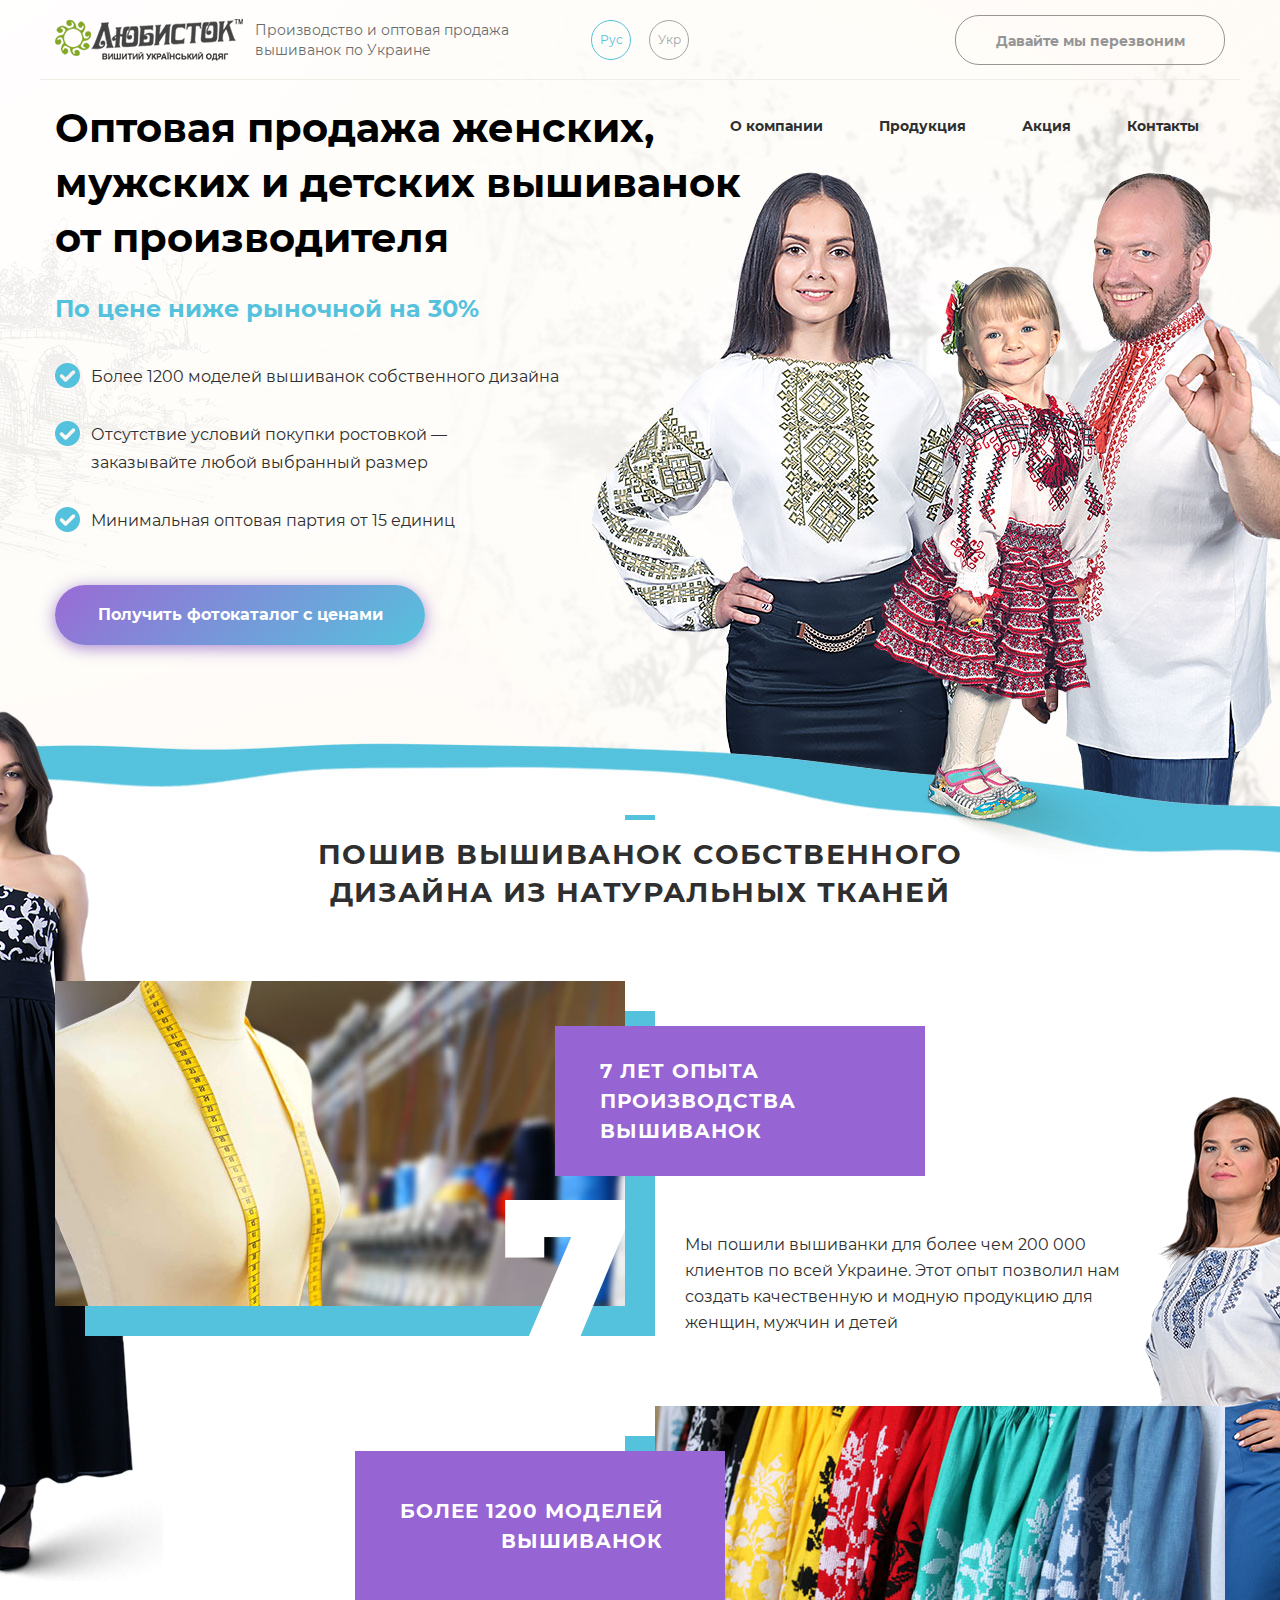
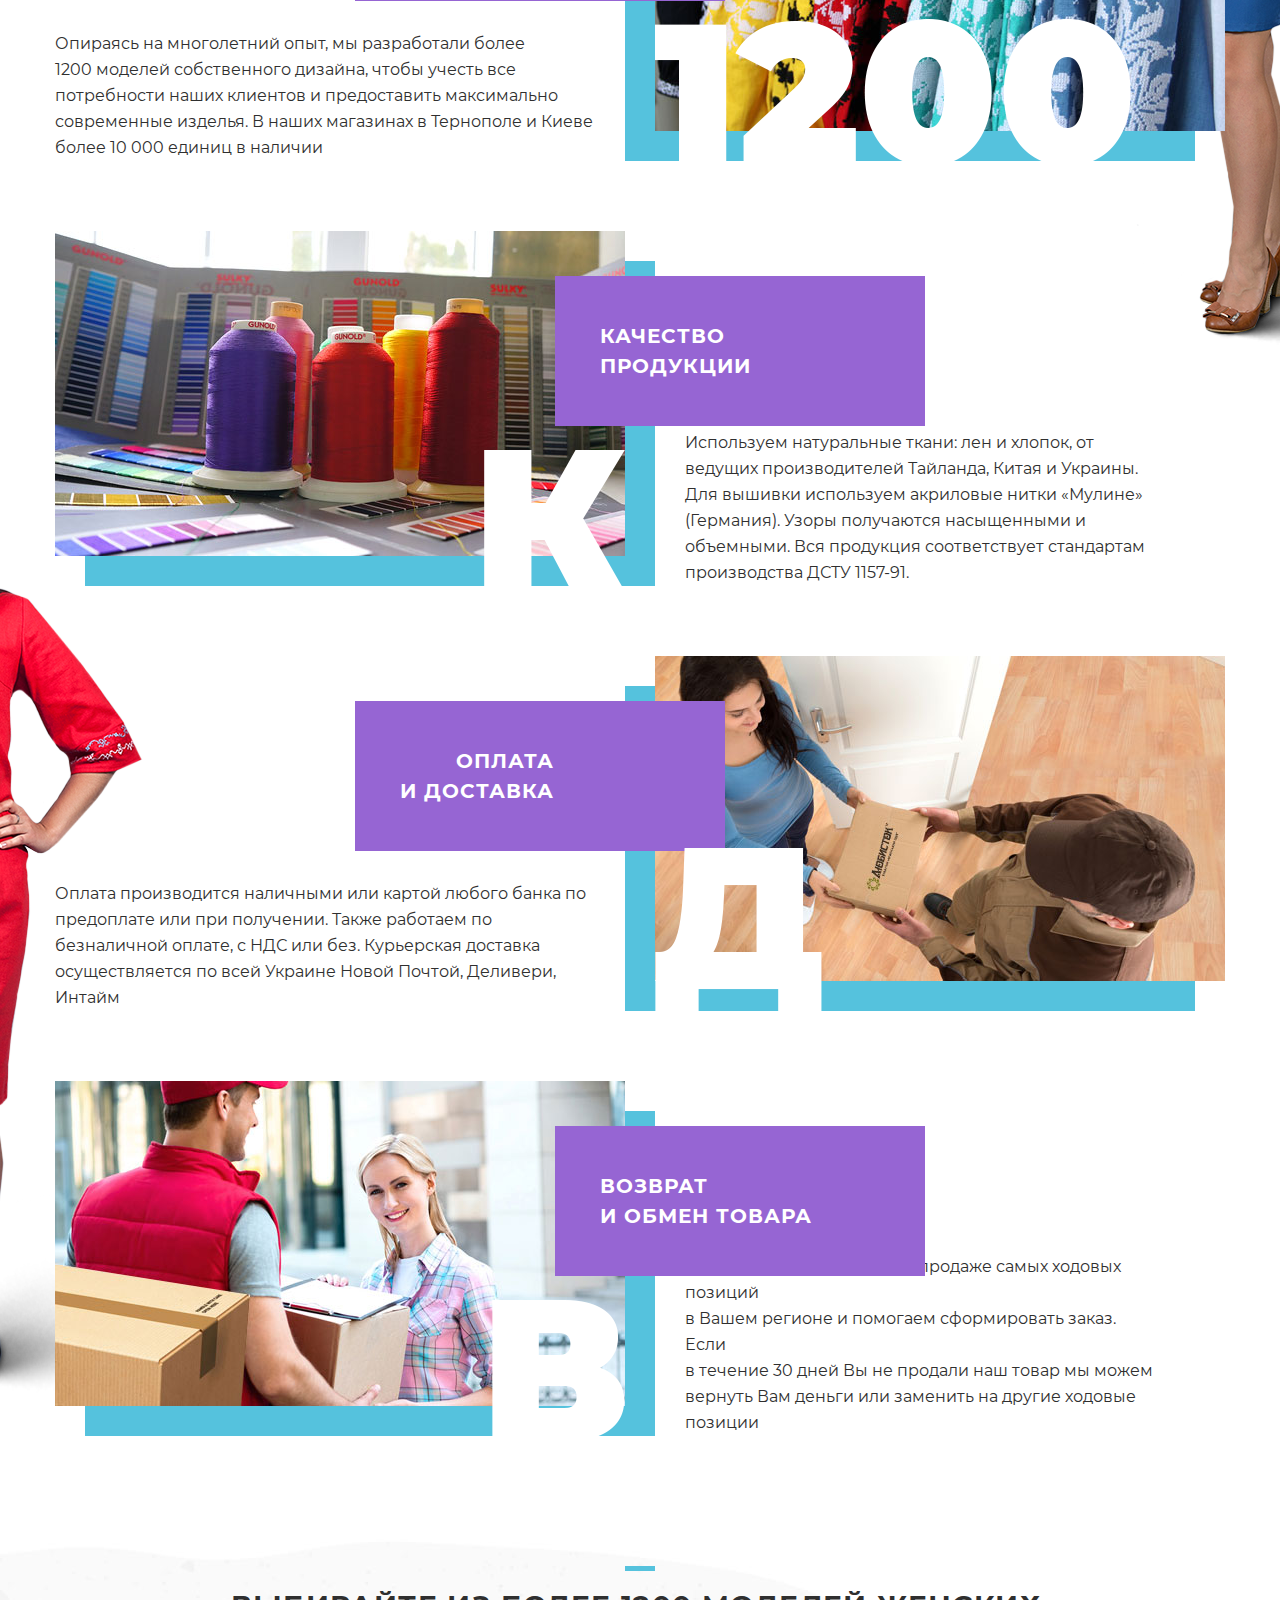
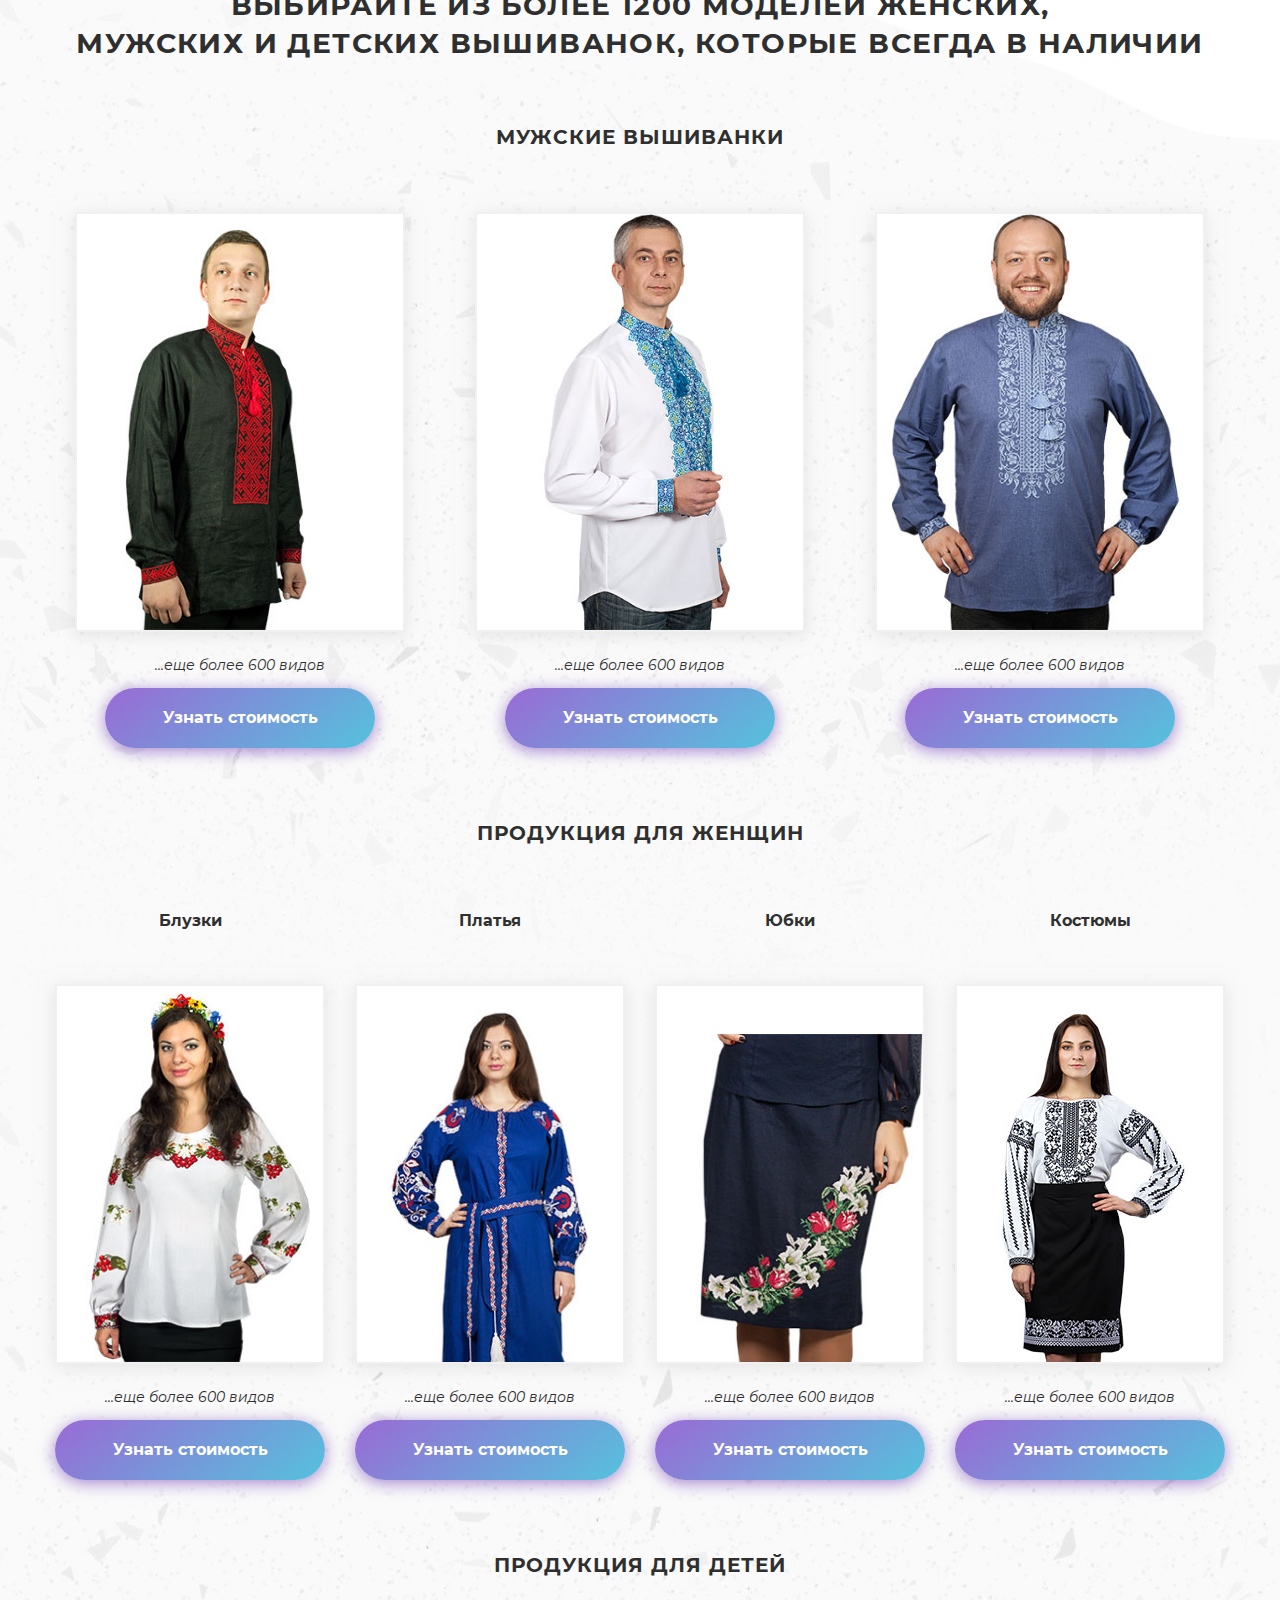
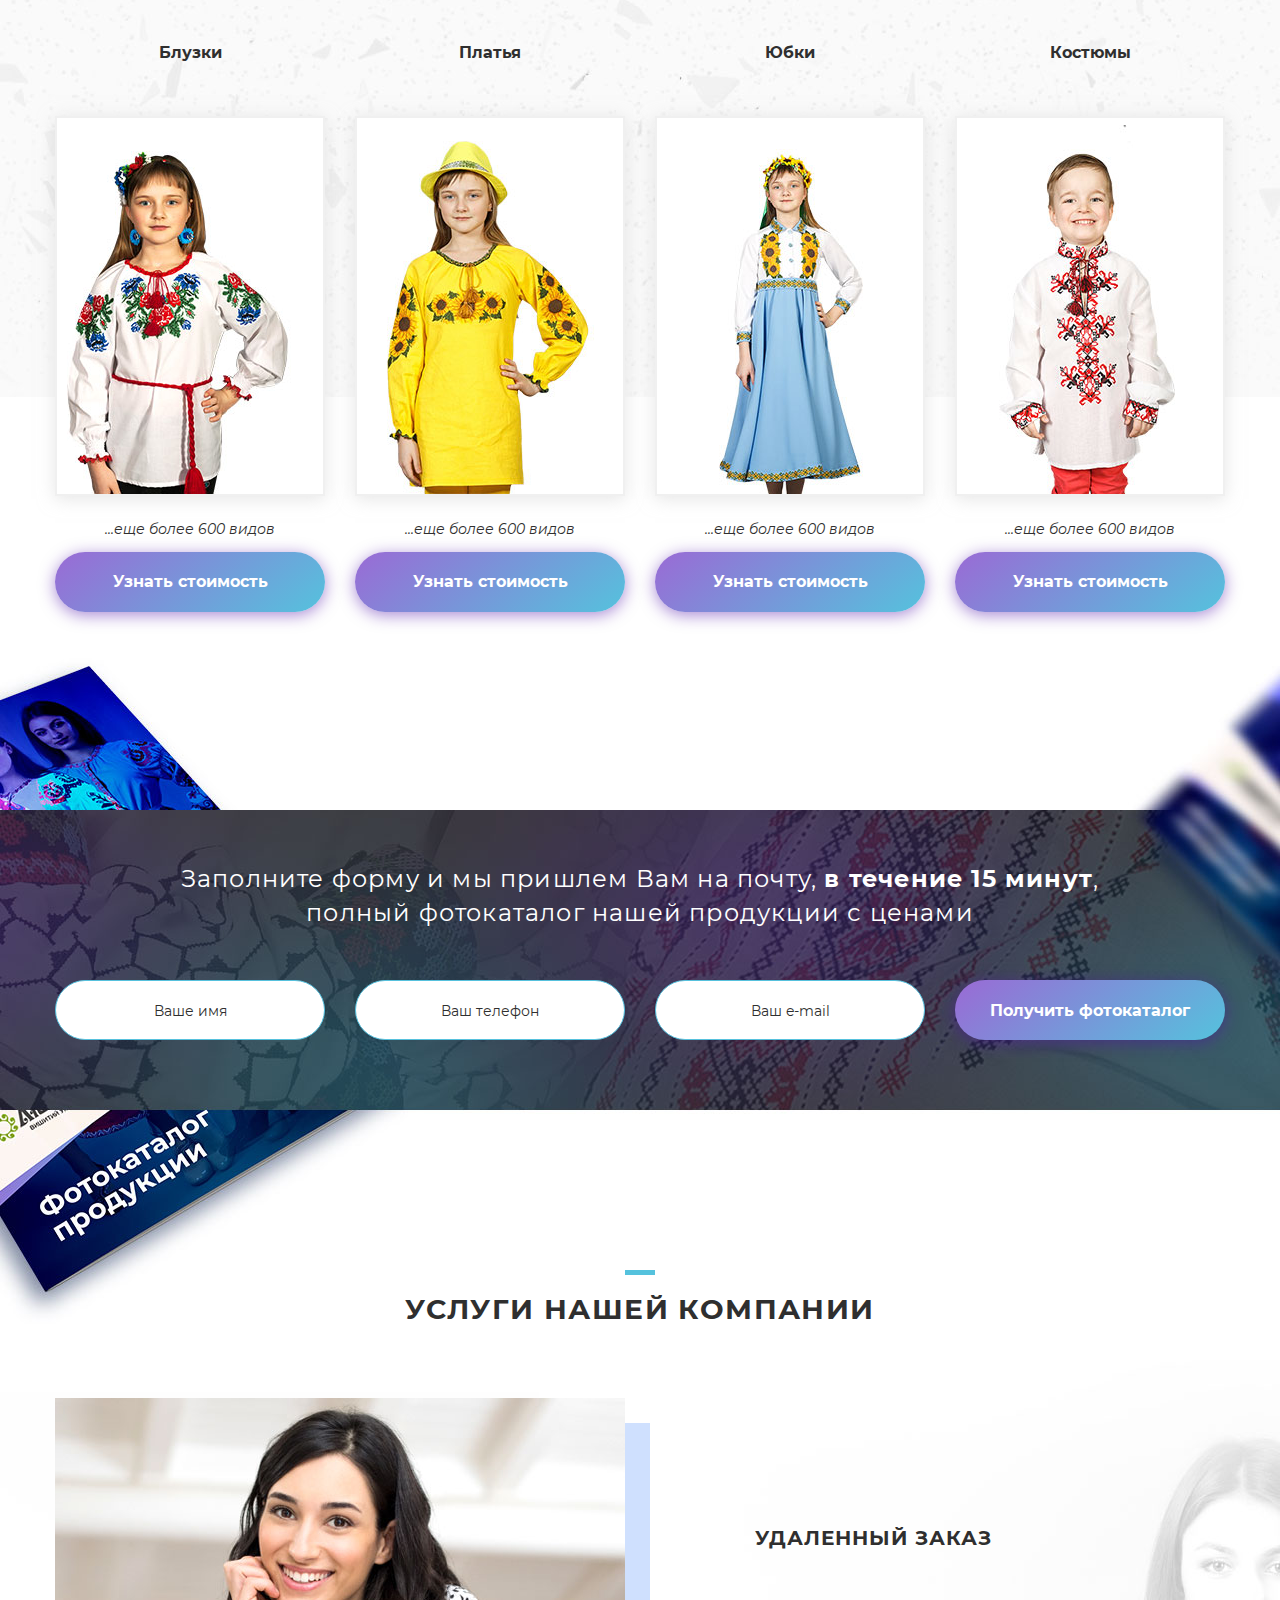
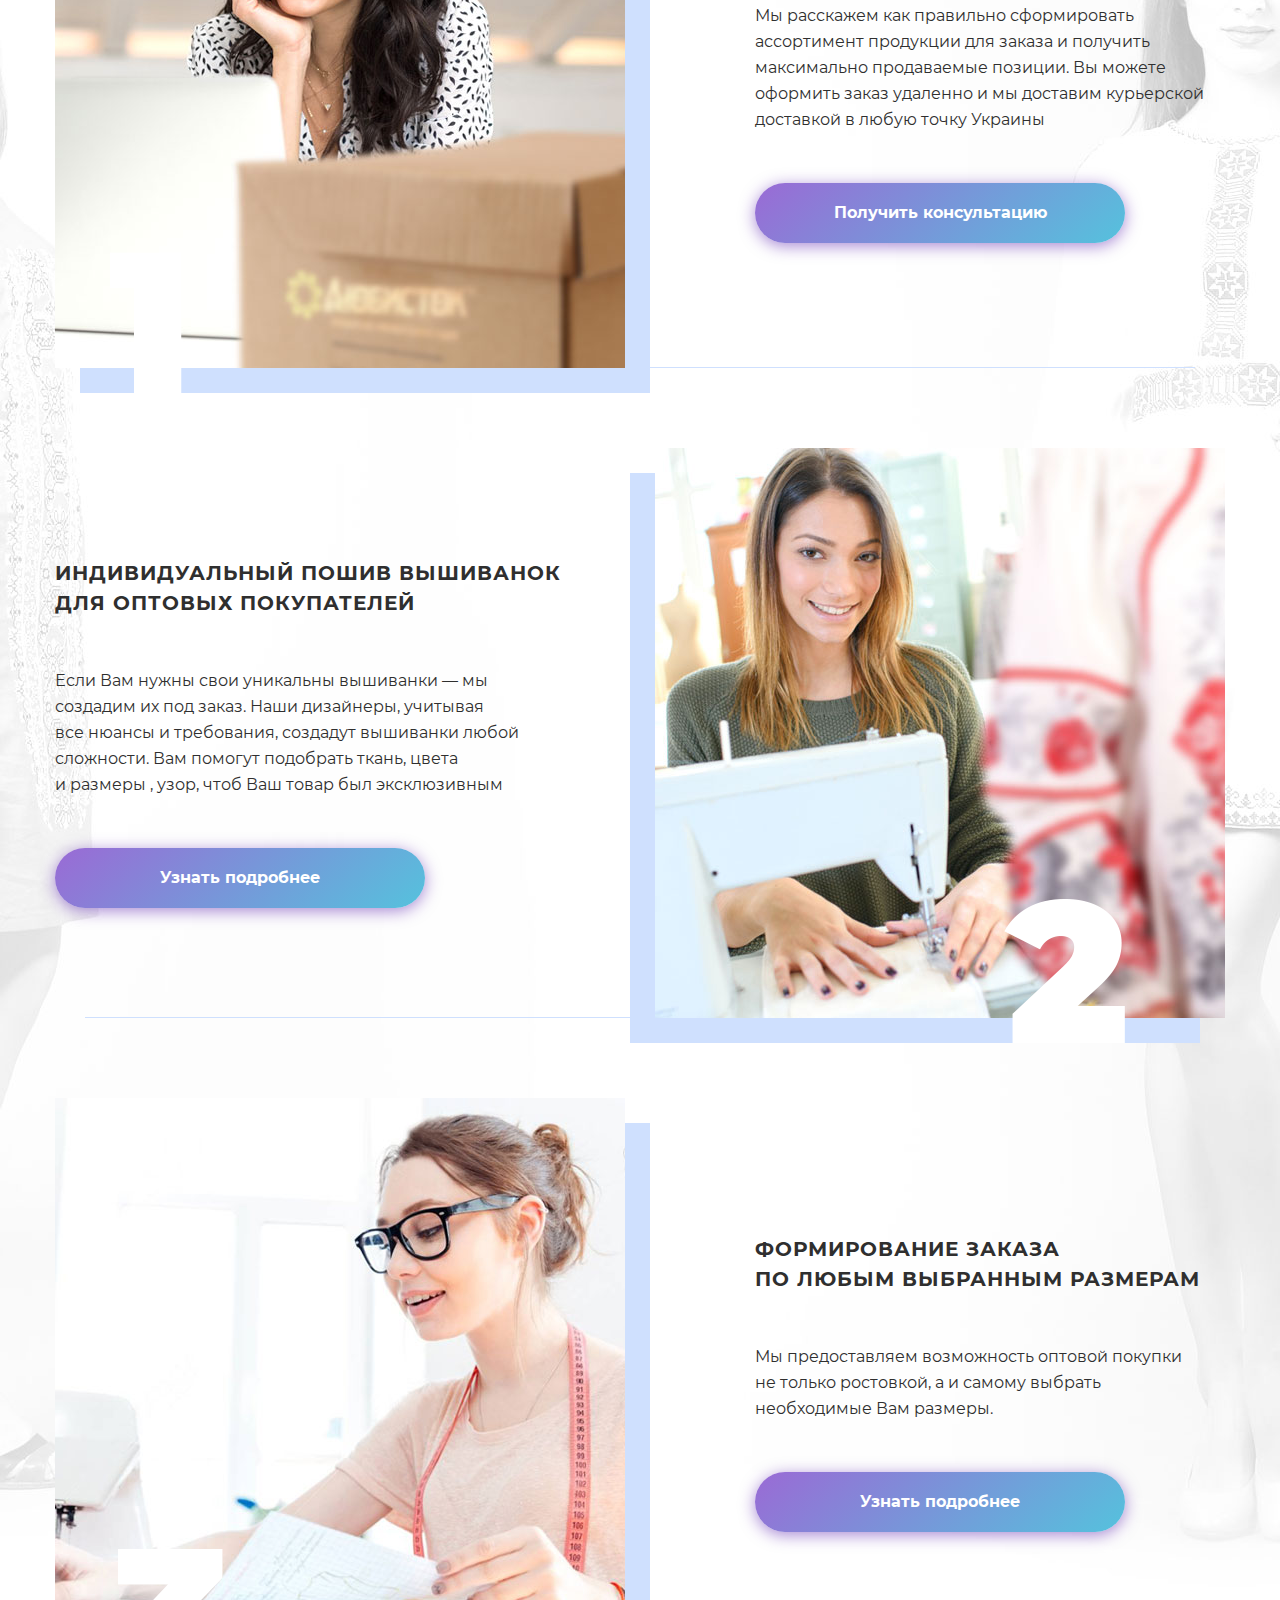
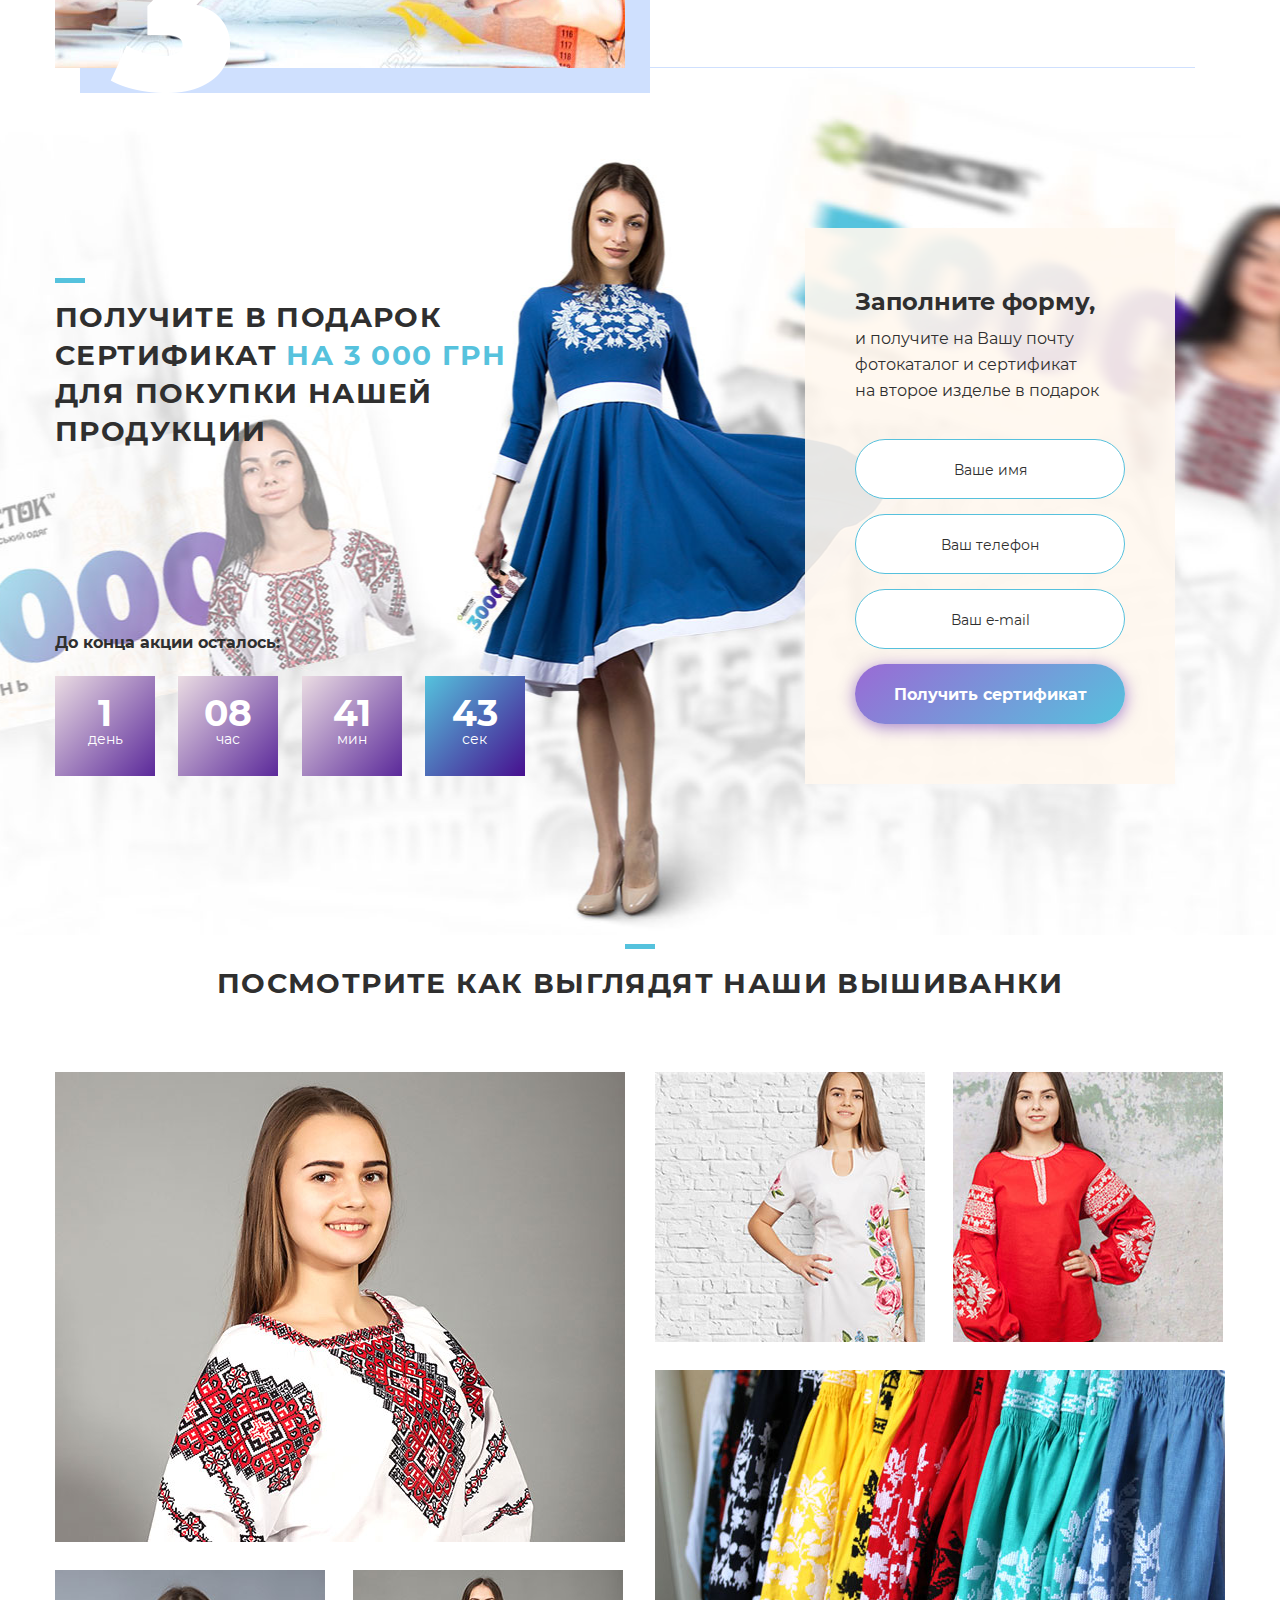
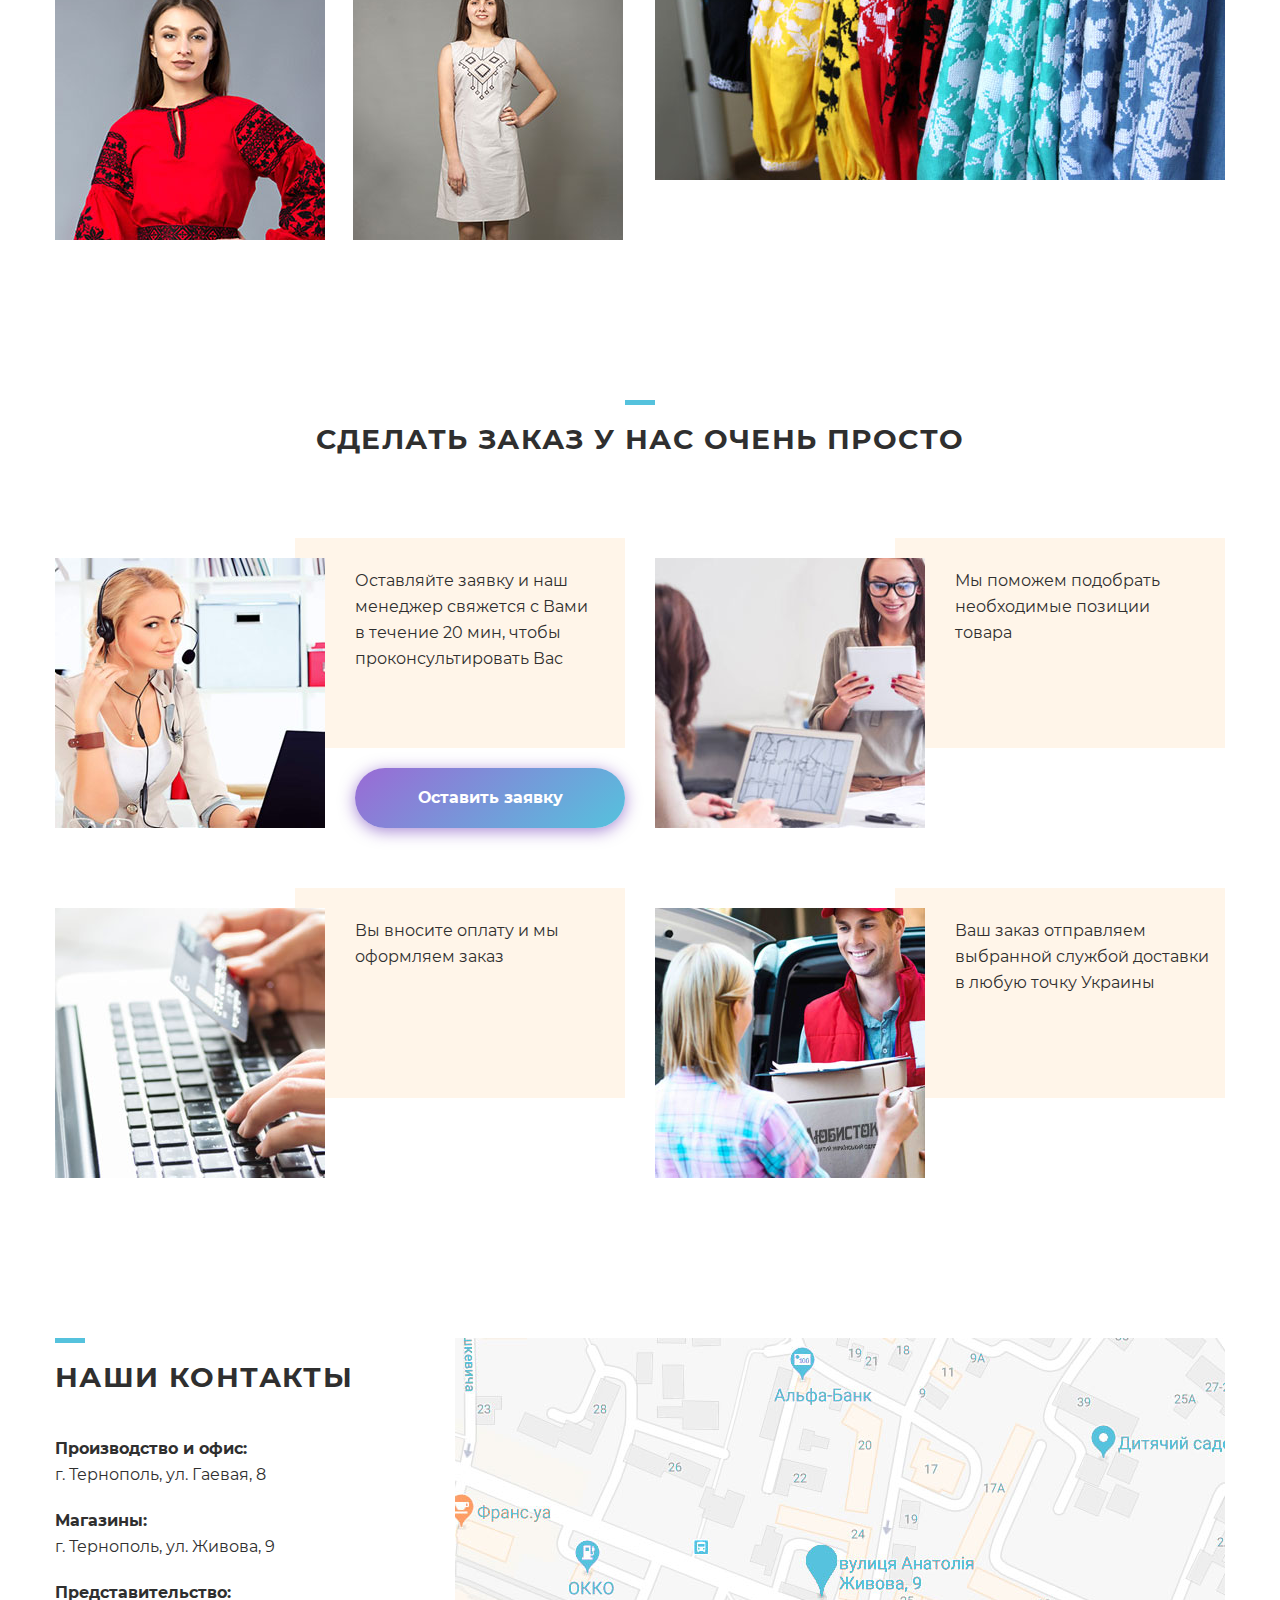
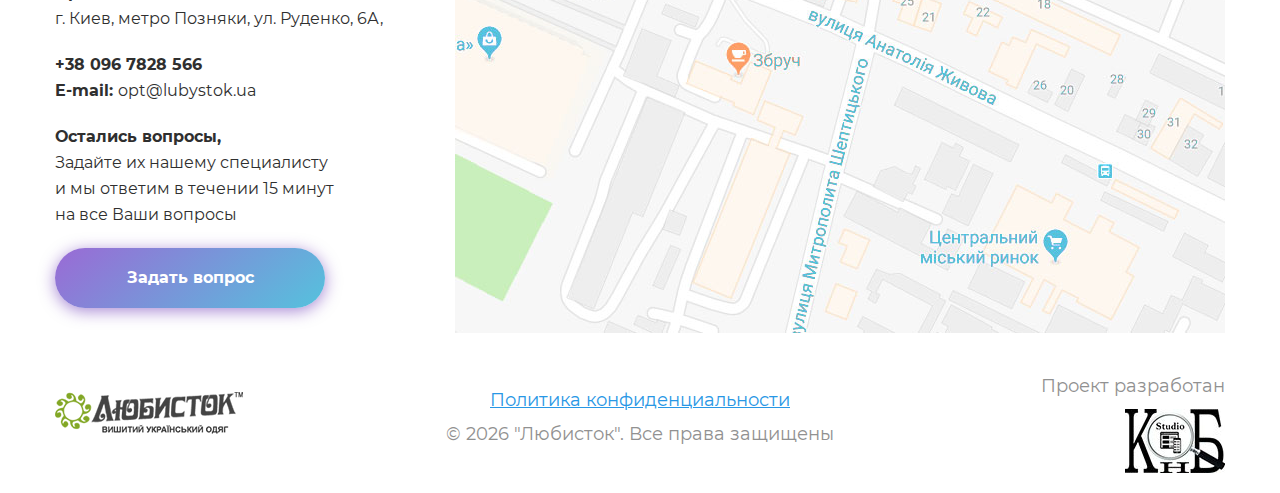
==== commit a0225928: "sas" ====
--- a/index.html
+++ b/index.html
@@ -5,6 +5,7 @@
 	<title>Любисток - Производство и оптовая продажа вышиванок по Украине</title>
 	<meta http-equiv="X-UA-Compatible" content="IE=edge" />
 	<meta name="viewport" content="width=device-width, initial-scale=1, maximum-scale=1" />
+	<meta name="viewport" content="width=1300" />
 	<link rel="stylesheet" href="libs/bootstrap/css/bootstrap.min.css">
 	<link rel="icon" type="image/ico" href="fav.ico" />
 	<link rel="stylesheet" href="css/main.css" />
@@ -194,7 +195,7 @@
 						<span class="black"><i></i></span>
 					</div>-->
 					<p class="quantity">...еще более 600 видов</p>
-					<a href="#product1FormWrapper" class="popup main_btn">Узнать стоимость</a>
+					<a href="#product2FormWrapper" class="popup main_btn">Узнать стоимость</a>
 				</div>
 				<div class="col-sm-3">
 					<h5>Платья</h5>
@@ -207,7 +208,7 @@
 						<span class="black"><i></i></span>
 					</div>-->
 					<p class="quantity">...еще более 600 видов</p>
-					<a href="#product1FormWrapper" class="popup main_btn">Узнать стоимость</a>
+					<a href="#product2FormWrapper" class="popup main_btn">Узнать стоимость</a>
 				</div>
 				<div class="col-sm-3">
 					<h5>Юбки</h5>
@@ -220,7 +221,7 @@
 						<span class="black"><i></i></span>
 					</div>-->
 					<p class="quantity">...еще более 600 видов</p>
-					<a href="#product1FormWrapper" class="popup main_btn">Узнать стоимость</a>
+					<a href="#product2FormWrapper" class="popup main_btn">Узнать стоимость</a>
 				</div>
 				<div class="col-sm-3">
 					<h5>Костюмы</h5>
@@ -233,7 +234,7 @@
 						<span class="black"><i></i></span>
 					</div>-->
 					<p class="quantity">...еще более 600 видов</p>
-					<a href="#product1FormWrapper" class="popup main_btn">Узнать стоимость</a>
+					<a href="#product2FormWrapper" class="popup main_btn">Узнать стоимость</a>
 				</div>
 			</div>
 
@@ -252,7 +253,7 @@
 						<span class="black"><i></i></span>
 					</div>-->
 					<p class="quantity">...еще более 600 видов</p>
-					<a href="#product1FormWrapper" class="popup main_btn">Узнать стоимость</a>
+					<a href="#product3FormWrapper" class="popup main_btn">Узнать стоимость</a>
 				</div>
 				<div class="col-sm-3">
 					<h5>Платья</h5>
@@ -265,7 +266,7 @@
 						<span class="black"><i></i></span>
 					</div>-->
 					<p class="quantity">...еще более 600 видов</p>
-					<a href="#product1FormWrapper" class="popup main_btn">Узнать стоимость</a>
+					<a href="#product3FormWrapper" class="popup main_btn">Узнать стоимость</a>
 				</div>
 				<div class="col-sm-3">
 					<h5>Юбки</h5>
@@ -278,7 +279,7 @@
 						<span class="black"><i></i></span>
 					</div>-->
 					<p class="quantity">...еще более 600 видов</p>
-					<a href="#product1FormWrapper" class="popup main_btn">Узнать стоимость</a>
+					<a href="#product3FormWrapper" class="popup main_btn">Узнать стоимость</a>
 				</div>
 				<div class="col-sm-3">
 					<h5>Костюмы</h5>
@@ -291,7 +292,7 @@
 						<span class="black"><i></i></span>
 					</div>-->
 					<p class="quantity">...еще более 600 видов</p>
-					<a href="#product1FormWrapper" class="popup main_btn">Узнать стоимость</a>
+					<a href="#product3FormWrapper" class="popup main_btn">Узнать стоимость</a>
 				</div>
 			</div>
 		</div>
@@ -398,13 +399,46 @@
 		</div>
 	</section>
 
+	<section class="photo">
+		<div class="container">
+			<h3>Посмотрите как выглядят наши вышиванки</h3>
+			<div class="row">
+				<div class="col-sm-6">
+					<a class="photo_popup" href="img/photo_full_1.jpg"><img style="margin-bottom: 28px;" src="img/photo_1.jpg" alt="">
+					<a class="photo_popup" href="img/photo_full_4.jpg"><img style="margin-right: 28px;" src="img/photo_4.jpg" alt="">
+					<a class="photo_popup" href="img/photo_full_5.jpg"><img src="img/photo_5.jpg" alt="">
+				</div>
+				<div class="col-sm-6">
+					<a class="photo_popup" href="img/photo_full_2.jpg"><img style="margin-right: 28px;" src="img/photo_2.jpg" alt="">
+					<a class="photo_popup" href="img/photo_full_3.jpg"><img src="img/photo_3.jpg" alt="">
+					<a class="photo_popup" href="img/photo_full_6.jpg"><img style="margin-top: 28px;" src="img/photo_6.jpg" alt="">
+				</div>
+			</div>
+		</div>
+	</section>
+
 	<section class="step">
 		<div class="container">
 			<h3>Сделать заказ у нас очень просто</h3>
 			<div class="row">
 				<div class="col-sm-6">
 					<img src="img/step_1.jpg" alt="">
-					<p>Оставляйте заявку и наш менеджер свяжется с Вами <br>в течение 20 мин, чтобы проконсультировать Вас </p>
+					<p>Оставляйте заявку и наш менеджер свяжется с Вами <br>в течение 20 мин, чтобы проконсультировать Вас</p>
+					<a href="#stepFormWrapper" class="popup main_btn">Оставить заявку</a>
+				</div>
+				<div class="col-sm-6">
+					<img src="img/step_2.jpg" alt="">
+					<p>Мы поможем подобрать <br>необходимые позиции <br>товара </p>
+				</div>
+			</div>
+			<div class="row">
+				<div class="col-sm-6">
+					<img src="img/step_3.jpg" alt="">
+					<p>Вы вносите оплату и мы <br>оформляем заказ</p>
+				</div>
+				<div class="col-sm-6">
+					<img src="img/step_4.jpg" alt="">
+					<p>Ваш заказ отправляем <br>выбранной службой доставки <br>в любую точку Украины</p>
 				</div>
 			</div>
 		</div>
@@ -413,17 +447,17 @@
 	<section id="contact" class="contact">
 		<div class="container">
 			<div class="row">
-				<div class="col-sm-3">
-					<h3>Как нас <br>найти</h3>
+				<div class="col-sm-4">
+					<h3>Наши контакты</h3>
 					<p><b>Производство и офис:</b> <br>г. Тернополь, ул. Гаевая, 8</p>
 					<p><b>Магазины:</b> <br>г. Тернополь, ул. Живова, 9</p>
 					<p><b>Представительство:</b> <br>г. Киев,  метро Позняки, ул. Руденко, 6А,</p>
-					<p><a href="tel:+380967828566">+38 096 7828 566</a></p>
-					<p><a href="mailto:opt@lubystok.ua">opt@lubystok.ua</a></p>
+					<p><b><a href="tel:+380967828566">+38 096 7828 566</a></b><br>
+					<b>E-mail: </b><a href="mailto:opt@lubystok.ua">opt@lubystok.ua</a></p>
 					<p><strong>Остались вопросы,</strong> <br>Задайте их нашему специалисту <br>и мы ответим в течении 15 минут <br>на все Ваши вопросы</p>
 					<a href="#contactFormWrapper" class="main_btn popup">Задать вопрос</a>	
 				</div>
-				<div class="col-sm-9">
+				<div class="col-sm-8">
 					<img src="img/map.jpg" alt="">
 				</div>
 			</div>
@@ -479,7 +513,7 @@
 	<div class="hidden">
 		<div class="form_wrapper" id="topFormWrapper">
 			<h6>Заполните форму,</h6>
-			<p>и наш менеджер перезвонит Вам в течение 5 мин, чтобы ответить на все вопросы</p>
+			<p>и наш менеджер перезвонит Вам в течении 15 мин чтобы ответить на все вопросы</p>
 			<form method="post" class="form" id="topForm" action="mail.php">
 				<input type="hidden" name="whatform" value="Форма - Перезвоните мне" />
 				<input type="text" name="name" placeholder="Ваше имя" />
@@ -503,6 +537,130 @@
 			</form>
 		</div>
 	</div>
+
+	<div class="hidden">
+		<div class="form_wrapper" id="mainFormWrapper">
+			<h6>Заполните форму,</h6>
+			<p>и мы отправим фотокаталог вышивынок с ценами на Вашу почту в течении 15 мин</p>
+			<form method="post" class="form" id="mainForm" action="mail.php">
+				<input type="hidden" name="whatform" value="Форма - Получить фотокаталог вышивынок" />
+				<input type="text" name="name" placeholder="Ваше имя" />
+				<input type="tel" name="phone" class="phone" placeholder="Ваш телефон" />
+				<input type="email" name="email" placeholder="Ваш e-mail" />
+				<button class="main_btn">Получить фотокаталог</button>
+			</form>
+		</div>
+	</div>
+
+	<div class="hidden">
+		<div class="form_wrapper" id="product1FormWrapper">
+			<h6>Заполните форму,</h6>
+			<p>чтобы узнать стоимость и наш менеджер перезвонит Вам в течении 15 мин</p>
+			<form method="post" class="form" id="product1Form" action="mail.php">
+				<input type="hidden" name="whatform" value="Форма - Узнать стоимость (Мужские вышиванки)" />
+				<input type="text" name="name" placeholder="Ваше имя" />
+				<input type="tel" name="phone" class="phone" placeholder="Ваш телефон" />
+				<input type="email" name="email" placeholder="Ваш e-mail" />
+				<button class="main_btn">Узнать стоимость</button>
+			</form>
+		</div>
+	</div>
+	<div class="hidden">
+		<div class="form_wrapper" id="product2FormWrapper">
+			<h6>Заполните форму,</h6>
+			<p>чтобы узнать стоимость и наш менеджер перезвонит Вам в течении 15 мин</p>
+			<form method="post" class="form" id="product2Form" action="mail.php">
+				<input type="hidden" name="whatform" value="Форма - Узнать стоимость (Продукция для женщин)" />
+				<input type="text" name="name" placeholder="Ваше имя" />
+				<input type="tel" name="phone" class="phone" placeholder="Ваш телефон" />
+				<input type="email" name="email" placeholder="Ваш e-mail" />
+				<button class="main_btn">Узнать стоимость</button>
+			</form>
+		</div>
+	</div>
+	<div class="hidden">
+		<div class="form_wrapper" id="product3FormWrapper">
+			<h6>Заполните форму,</h6>
+			<p>чтобы узнать стоимость и наш менеджер перезвонит Вам в течении 15 мин</p>
+			<form method="post" class="form" id="product3Form" action="mail.php">
+				<input type="hidden" name="whatform" value="Форма - Узнать стоимость (Продукция для детей)" />
+				<input type="text" name="name" placeholder="Ваше имя" />
+				<input type="tel" name="phone" class="phone" placeholder="Ваш телефон" />
+				<input type="email" name="email" placeholder="Ваш e-mail" />
+				<button class="main_btn">Узнать стоимость</button>
+			</form>
+		</div>
+	</div>
+
+	<div class="hidden">
+		<div class="form_wrapper" id="product3FormWrapper">
+			<h6>Заполните форму,</h6>
+			<p>чтобы узнать стоимость и наш менеджер перезвонит Вам в течении 15 мин</p>
+			<form method="post" class="form" id="product3Form" action="mail.php">
+				<input type="hidden" name="whatform" value="Форма - Узнать стоимость (Продукция для детей)" />
+				<input type="text" name="name" placeholder="Ваше имя" />
+				<input type="tel" name="phone" class="phone" placeholder="Ваш телефон" />
+				<input type="email" name="email" placeholder="Ваш e-mail" />
+				<button class="main_btn">Узнать стоимость</button>
+			</form>
+		</div>
+	</div>
+	<div class="hidden">
+		<div class="form_wrapper" id="service1FormWrapper">
+			<h6>Заполните форму,</h6>
+			<p>и наш менеджер перезвонит Вам в течении 15 мин для консультации</p>
+			<form method="post" class="form" id="service1Form" action="mail.php">
+				<input type="hidden" name="whatform" value="Форма - Получить консультацию (Удаленный заказ)" />
+				<input type="text" name="name" placeholder="Ваше имя" />
+				<input type="tel" name="phone" class="phone" placeholder="Ваш телефон" />
+				<input type="email" name="email" placeholder="Ваш e-mail" />
+				<button class="main_btn">Получить консультацию</button>
+			</form>
+		</div>
+	</div>
+	<div class="hidden">
+		<div class="form_wrapper" id="service2FormWrapper">
+			<h6>Заполните форму,</h6>
+			<p>чтобы узнать подробнее про оптовый пошив и наш менеджер перезвонит Вам в течении 15 мин</p>
+			<form method="post" class="form" id="service2Form" action="mail.php">
+				<input type="hidden" name="whatform" value="Форма - Узнать подробнее (Индивидуальный пошив вышиванок )" />
+				<input type="text" name="name" placeholder="Ваше имя" />
+				<input type="tel" name="phone" class="phone" placeholder="Ваш телефон" />
+				<input type="email" name="email" placeholder="Ваш e-mail" />
+				<button class="main_btn">Узнать подробнее</button>
+			</form>
+		</div>
+	</div>
+	<div class="hidden">
+		<div class="form_wrapper" id="service3FormWrapper">
+			<h6>Заполните форму,</h6>
+			<p>чтобы узнать подробнее про формирование заказа по размерам и наш менеджер перезвонит Вам в течении 15 мин</p>
+			<form method="post" class="form" id="service3Form" action="mail.php">
+				<input type="hidden" name="whatform" value="Форма - Узнать подробнее (Удаленный заказ)" />
+				<input type="text" name="name" placeholder="Ваше имя" />
+				<input type="tel" name="phone" class="phone" placeholder="Ваш телефон" />
+				<input type="email" name="email" placeholder="Ваш e-mail" />
+				<button class="main_btn">Узнать подробнее</button>
+			</form>
+		</div>
+	</div>
+	<div class="hidden">
+		<div class="form_wrapper" id="stepFormWrapper">
+			<h6>Заполните форму,</h6>
+			<p>и наш менеджер перезвонит Вам в течении 15 мин для консультации</p>
+			<form method="post" class="form" id="stepForm" action="mail.php">
+				<input type="hidden" name="whatform" value="Форма - Получить консультацию" />
+				<input type="text" name="name" placeholder="Ваше имя" />
+				<input type="tel" name="phone" class="phone" placeholder="Ваш телефон" />
+				<input type="email" name="email" placeholder="Ваш e-mail" />
+				<button class="main_btn">Получить консультацию</button>
+			</form>
+		</div>
+	</div>
+
+
+
+
 	<!--[if lt IE 9]>
 	<script src="libs/html5shiv/es5-shim.min.js"></script>
 	<script src="libs/html5shiv/html5shiv.min.js"></script>
--- a/css/main.css
+++ b/css/main.css
@@ -477,7 +477,8 @@
 	font-size: 14px;
 }
 .top_btn a:hover {
-
+	background-color: #959595;
+	color: #fff;
 }
 .top_phone {
 	text-align: right;
@@ -806,7 +807,6 @@
 .banner .main_btn,
 .banner input {
 	margin-top: 0;
-	height: 54px;
 }
 .banner h3 {
 	font-size: 2.4rem;
@@ -948,30 +948,62 @@
 	line-height: 2.6rem;
 	margin: 0;
 }
-
-
-
-
-
-
-
-
-
-
-
-
+.step img {
+	float: left;
+	margin-right: 30px;
+	margin-top: 30px;
+}
+.step:before {
+	background-image: url('../img/step_bg.png');
+	width: 100%;
+	height: 1828px;
+	background-repeat: no-repeat;
+	background-position: center top;
+	left: 0;
+	top: -100px;
+	content: "";
+	position: absolute;
+	z-index: -2;
+}
+.step .row:first-of-type {
+	margin-bottom: 5rem;
+}
+.step p {
+	position: relative;
+	margin-top: 40px;
+}
+.step p:before {
+	position: absolute;
+	content: "";
+	height: 210px;
+	width: 330px;
+	background-color: #fff5e9;
+	z-index: -1;
+	right: 0;
+	top: -30px;
+}
+.step .popup {
+	position: absolute;
+	bottom: 0;
+	right: 15px;
+	max-width: 270px;
+}
 .contact {
 	padding-bottom: 20px;
 }
 .contact h3 {
 	text-align: left;
+	margin-bottom: 4rem;
 }
 .contact h3:before {
 	right: auto;
 }
 .contact p {
-	margin-bottom: 3rem;
-}
-.contact p:last-of-type {
-	margin-top: 7rem;
+	margin-bottom: 2rem;
+}
+.photo img {
+	float: left;
+}
+.contact .popup {
+	max-width: 270px;
 }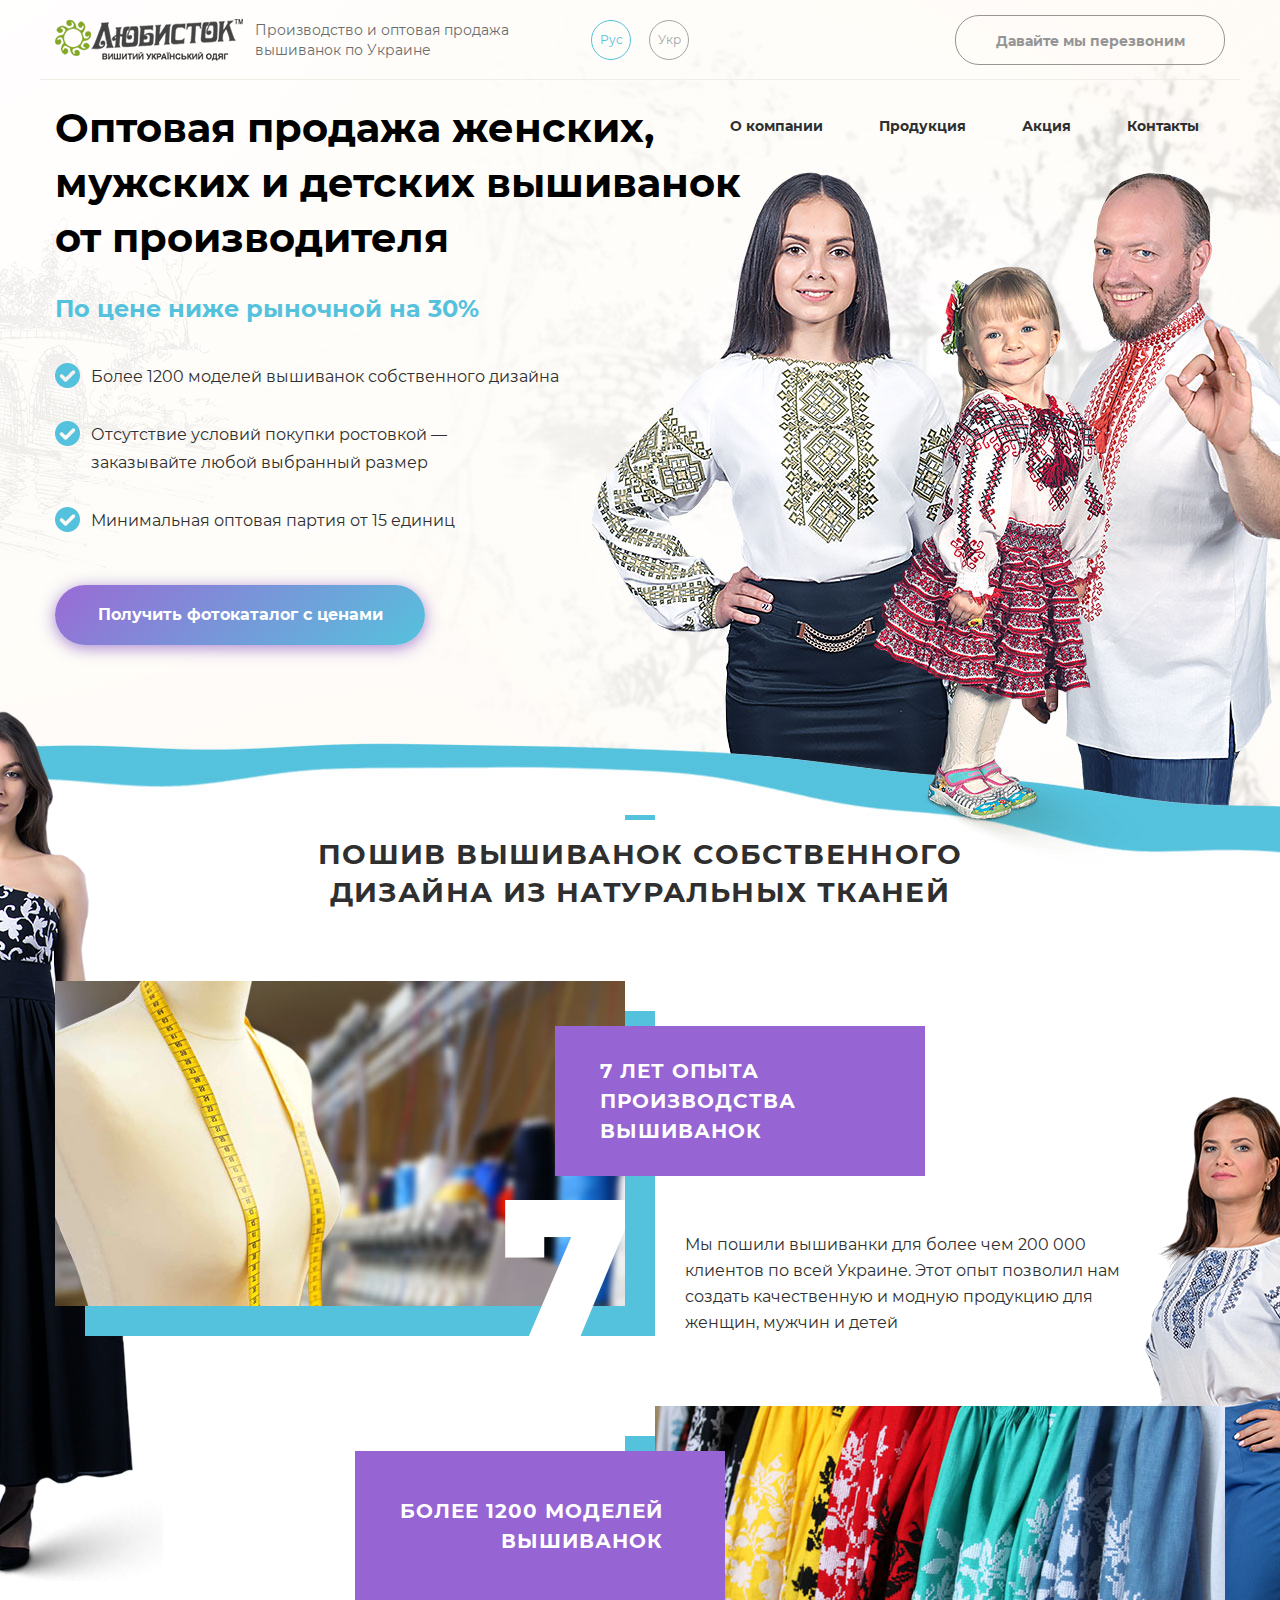
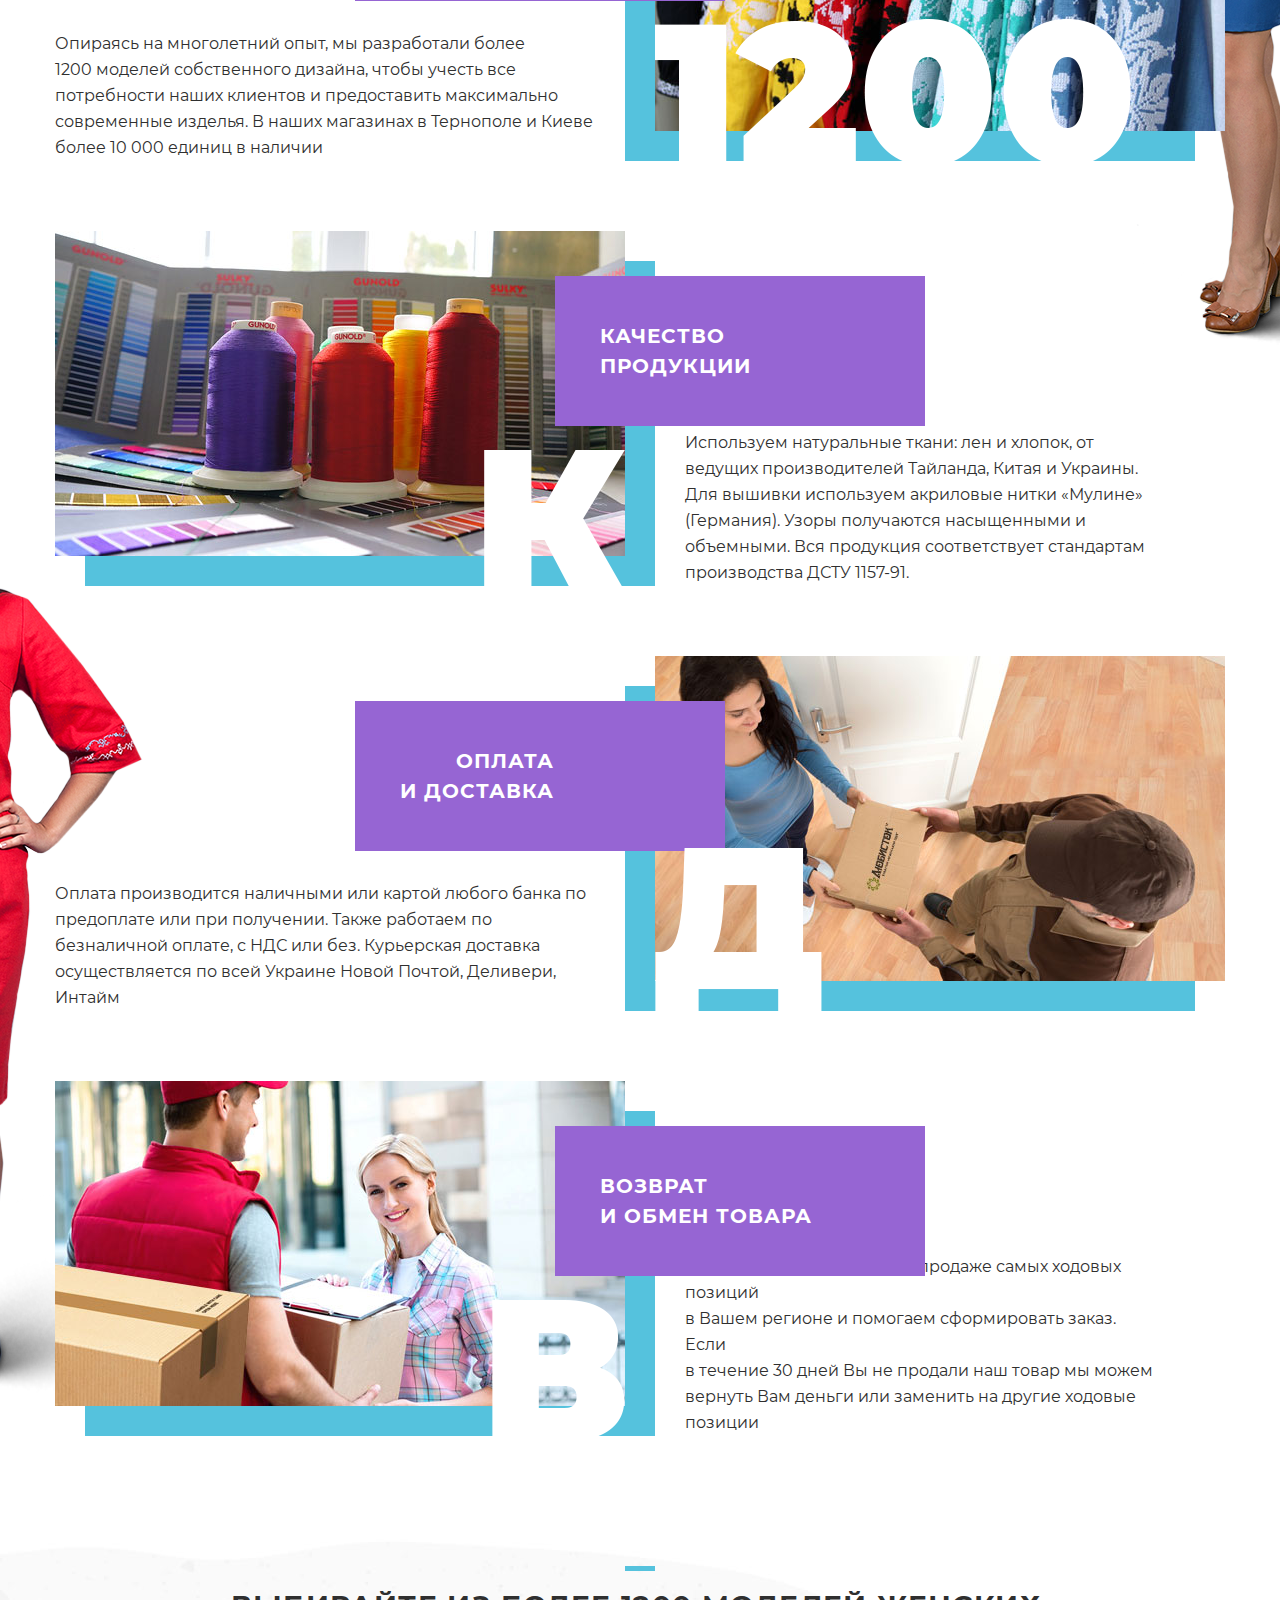
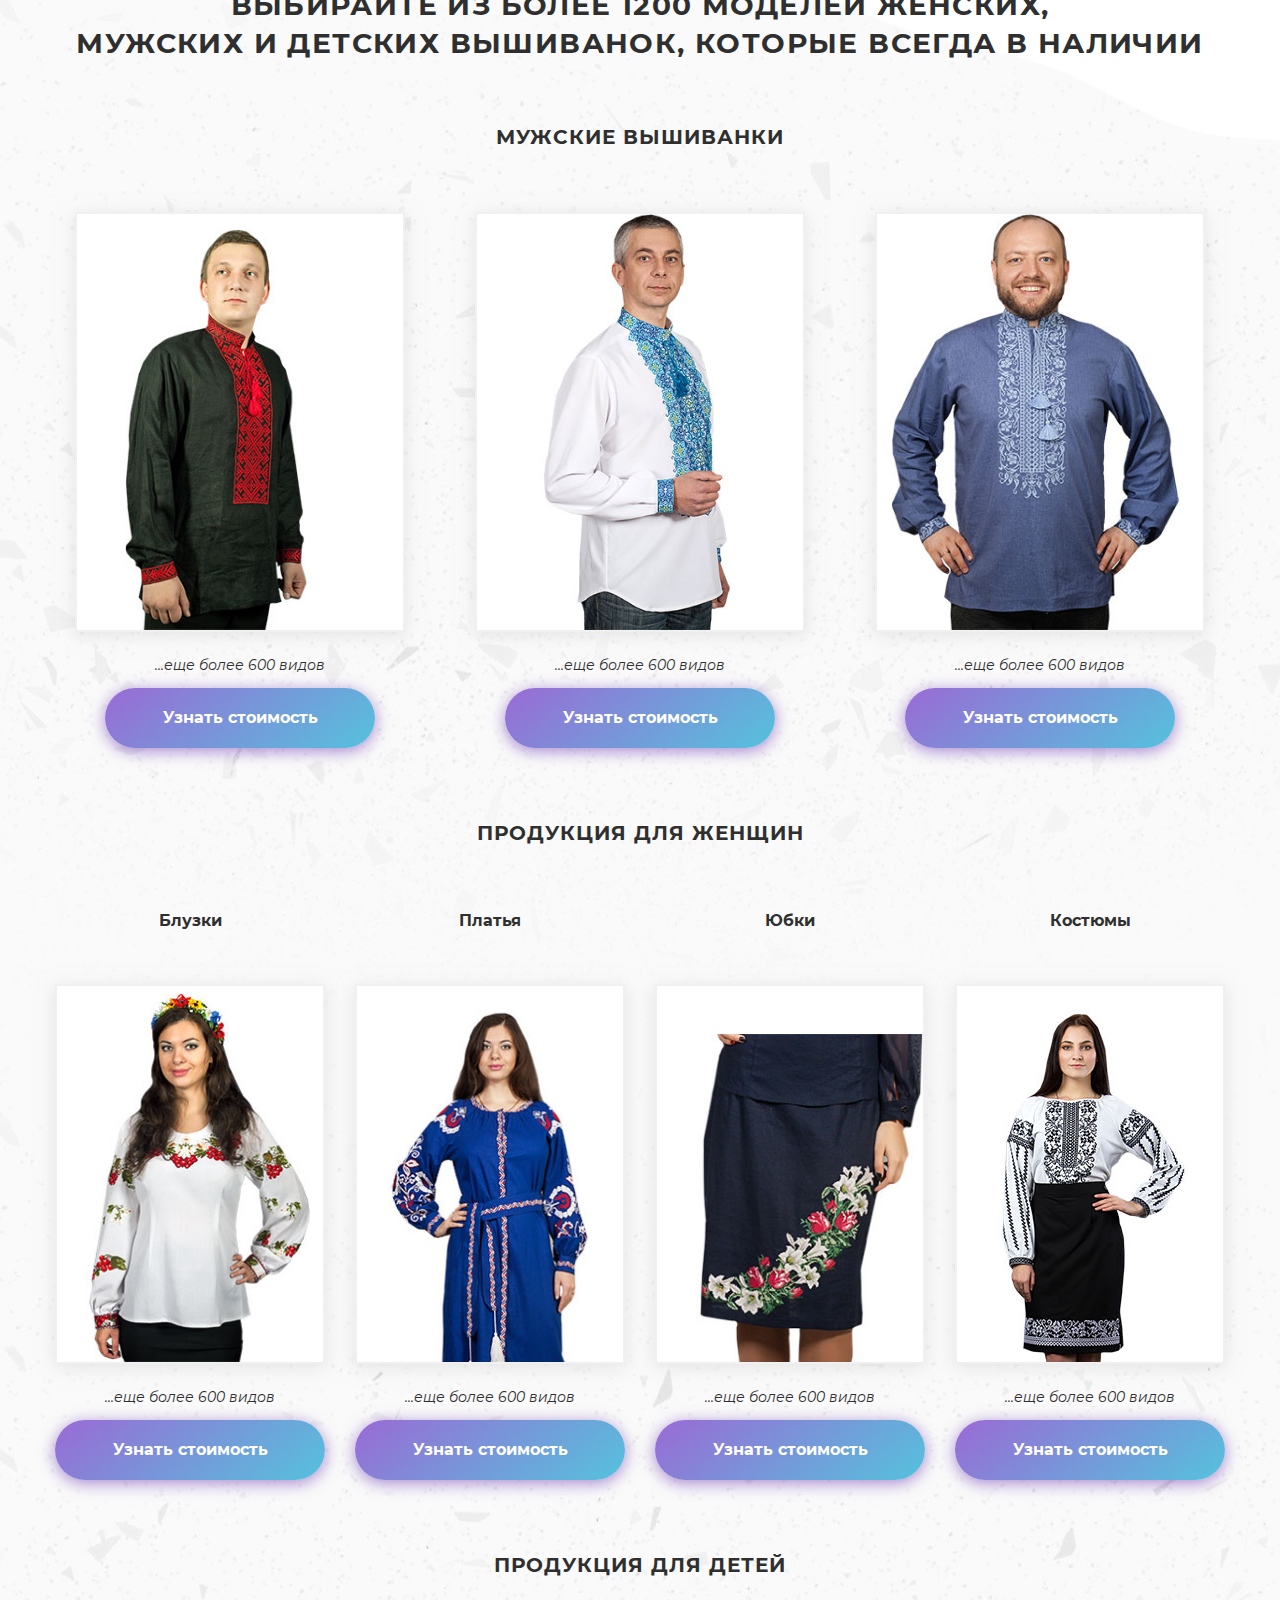
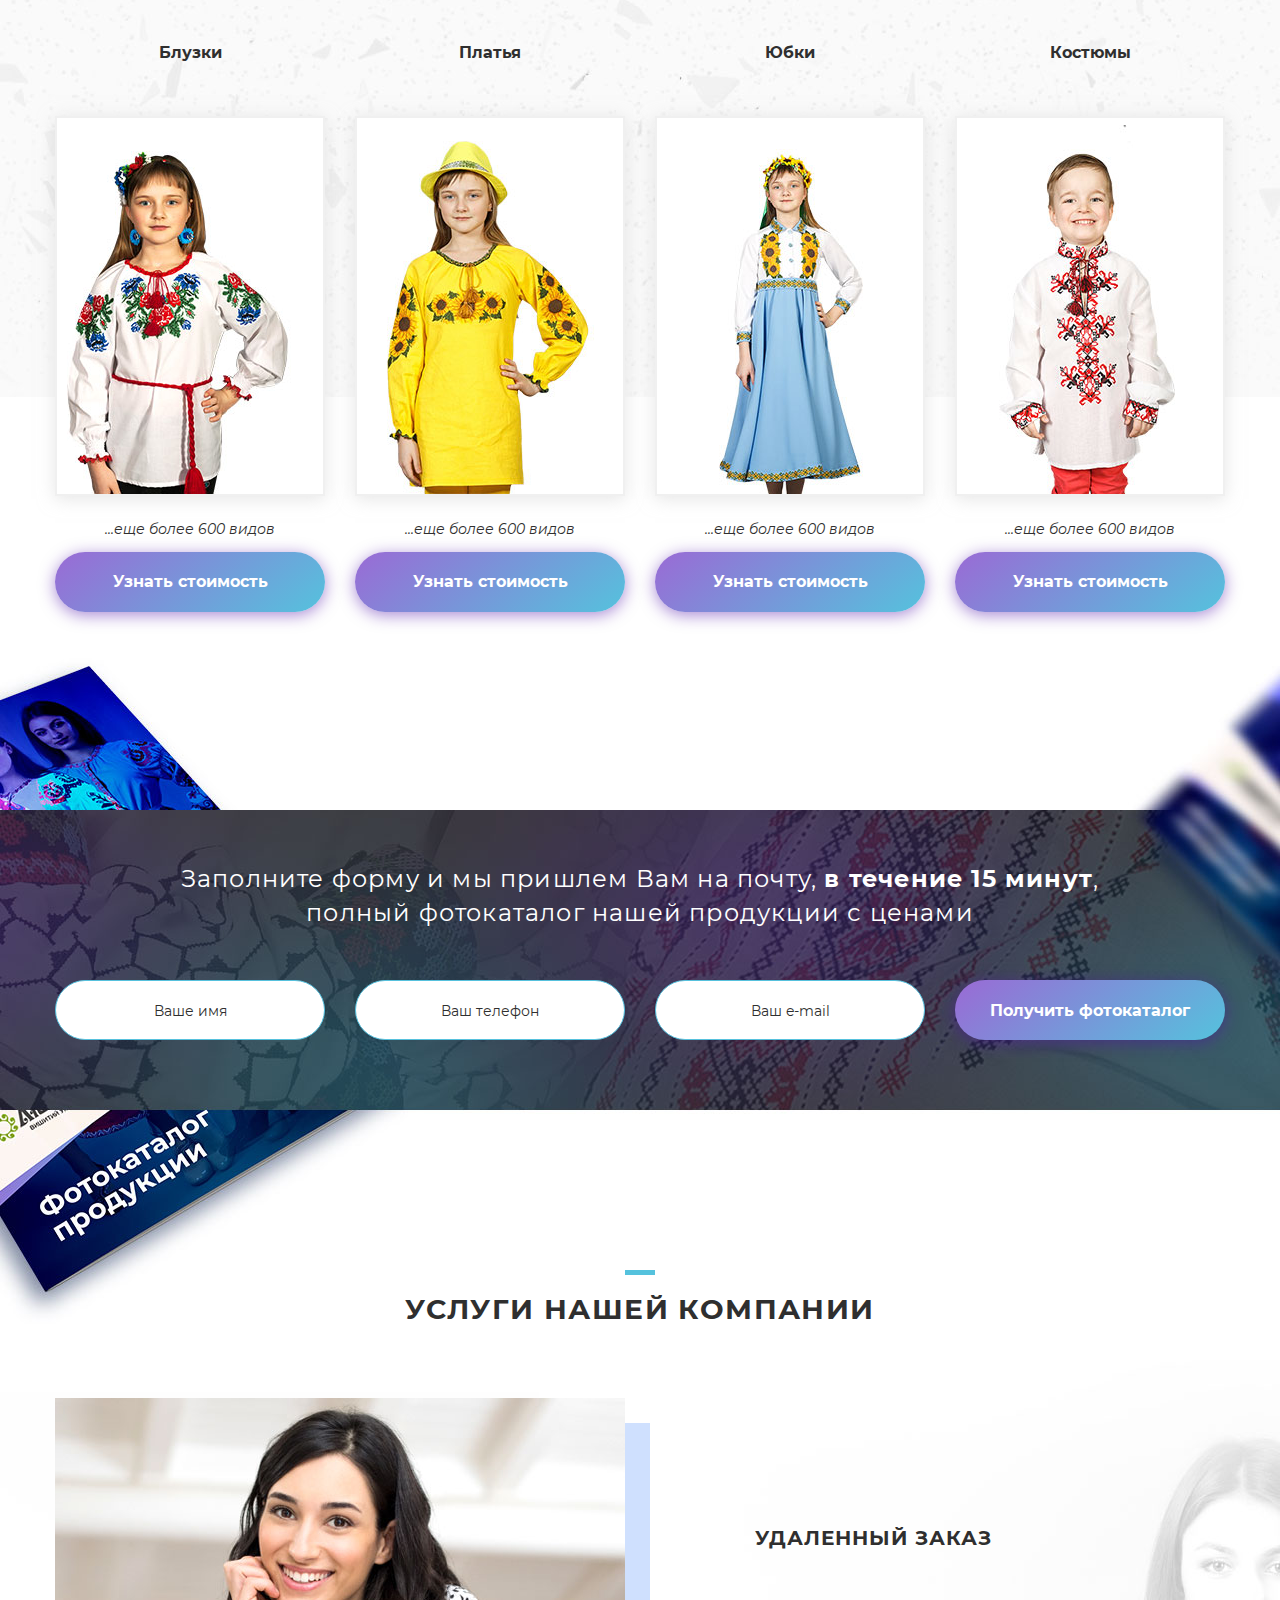
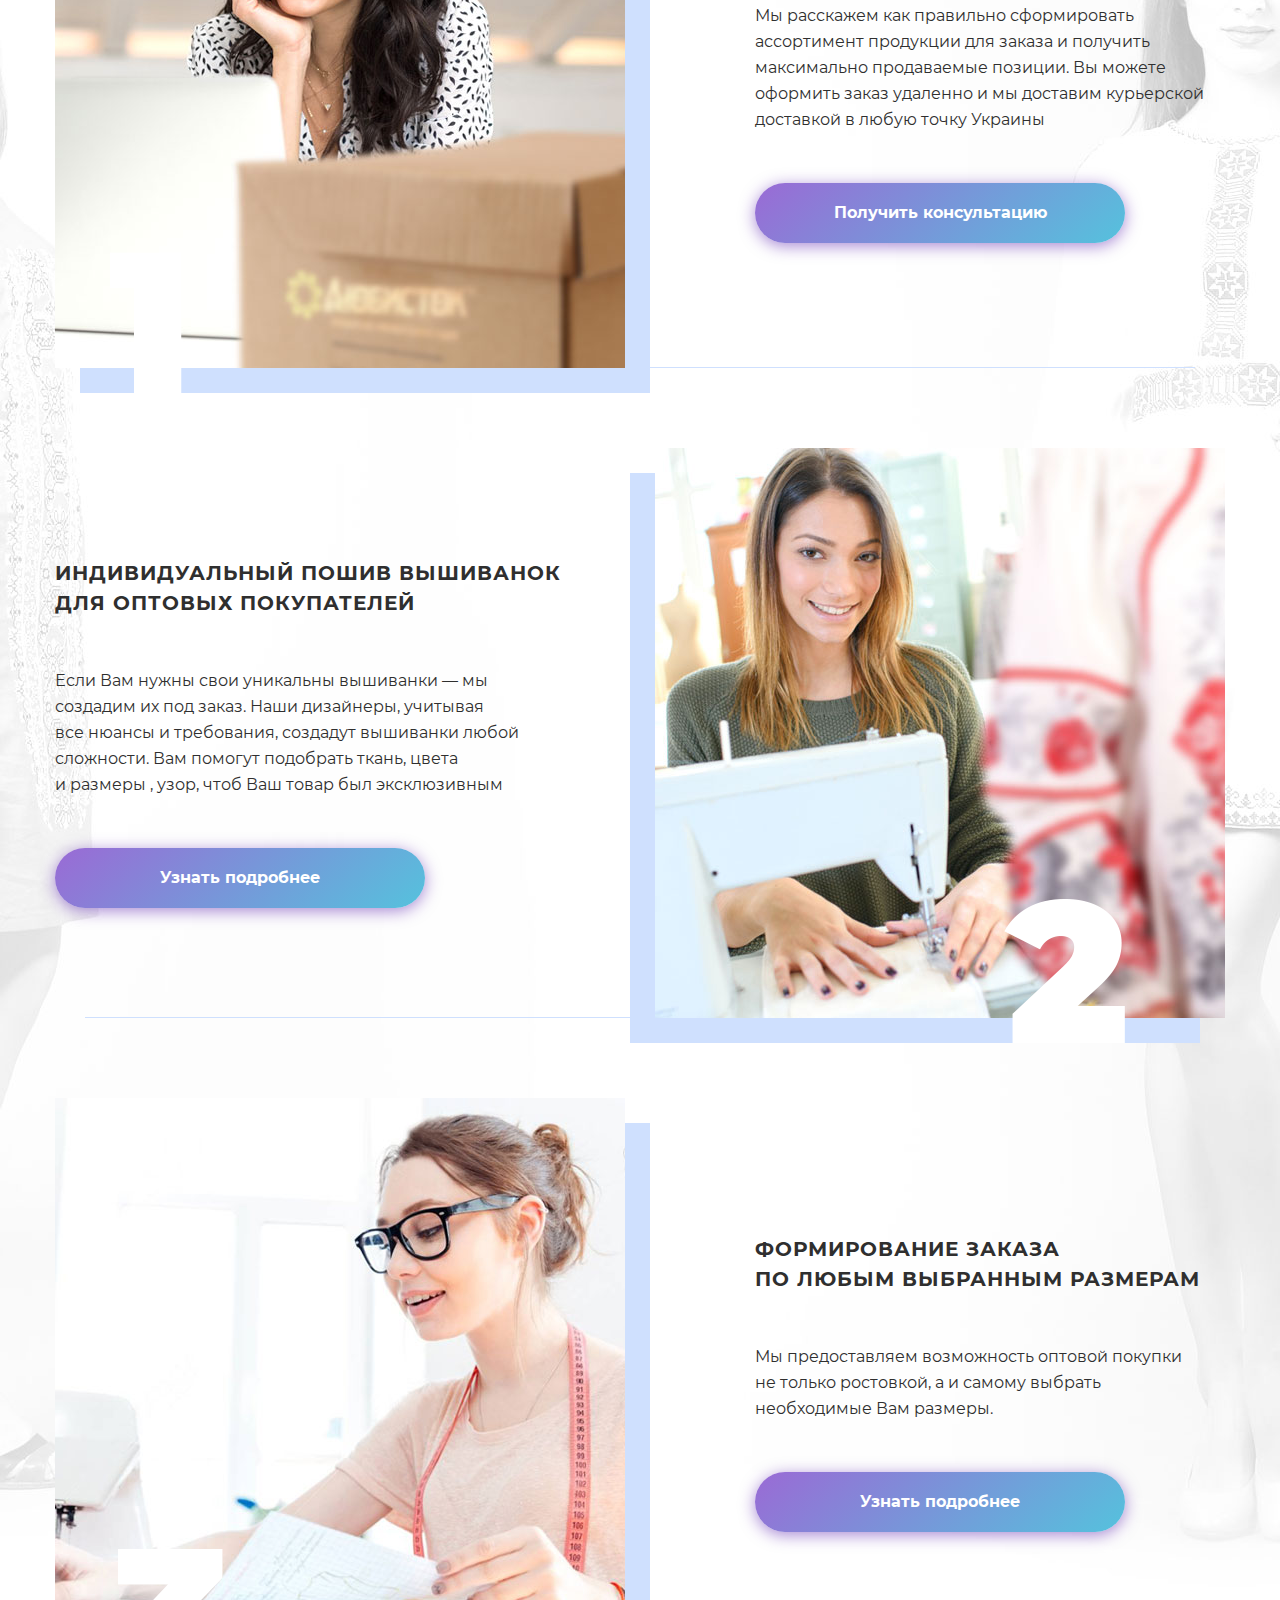
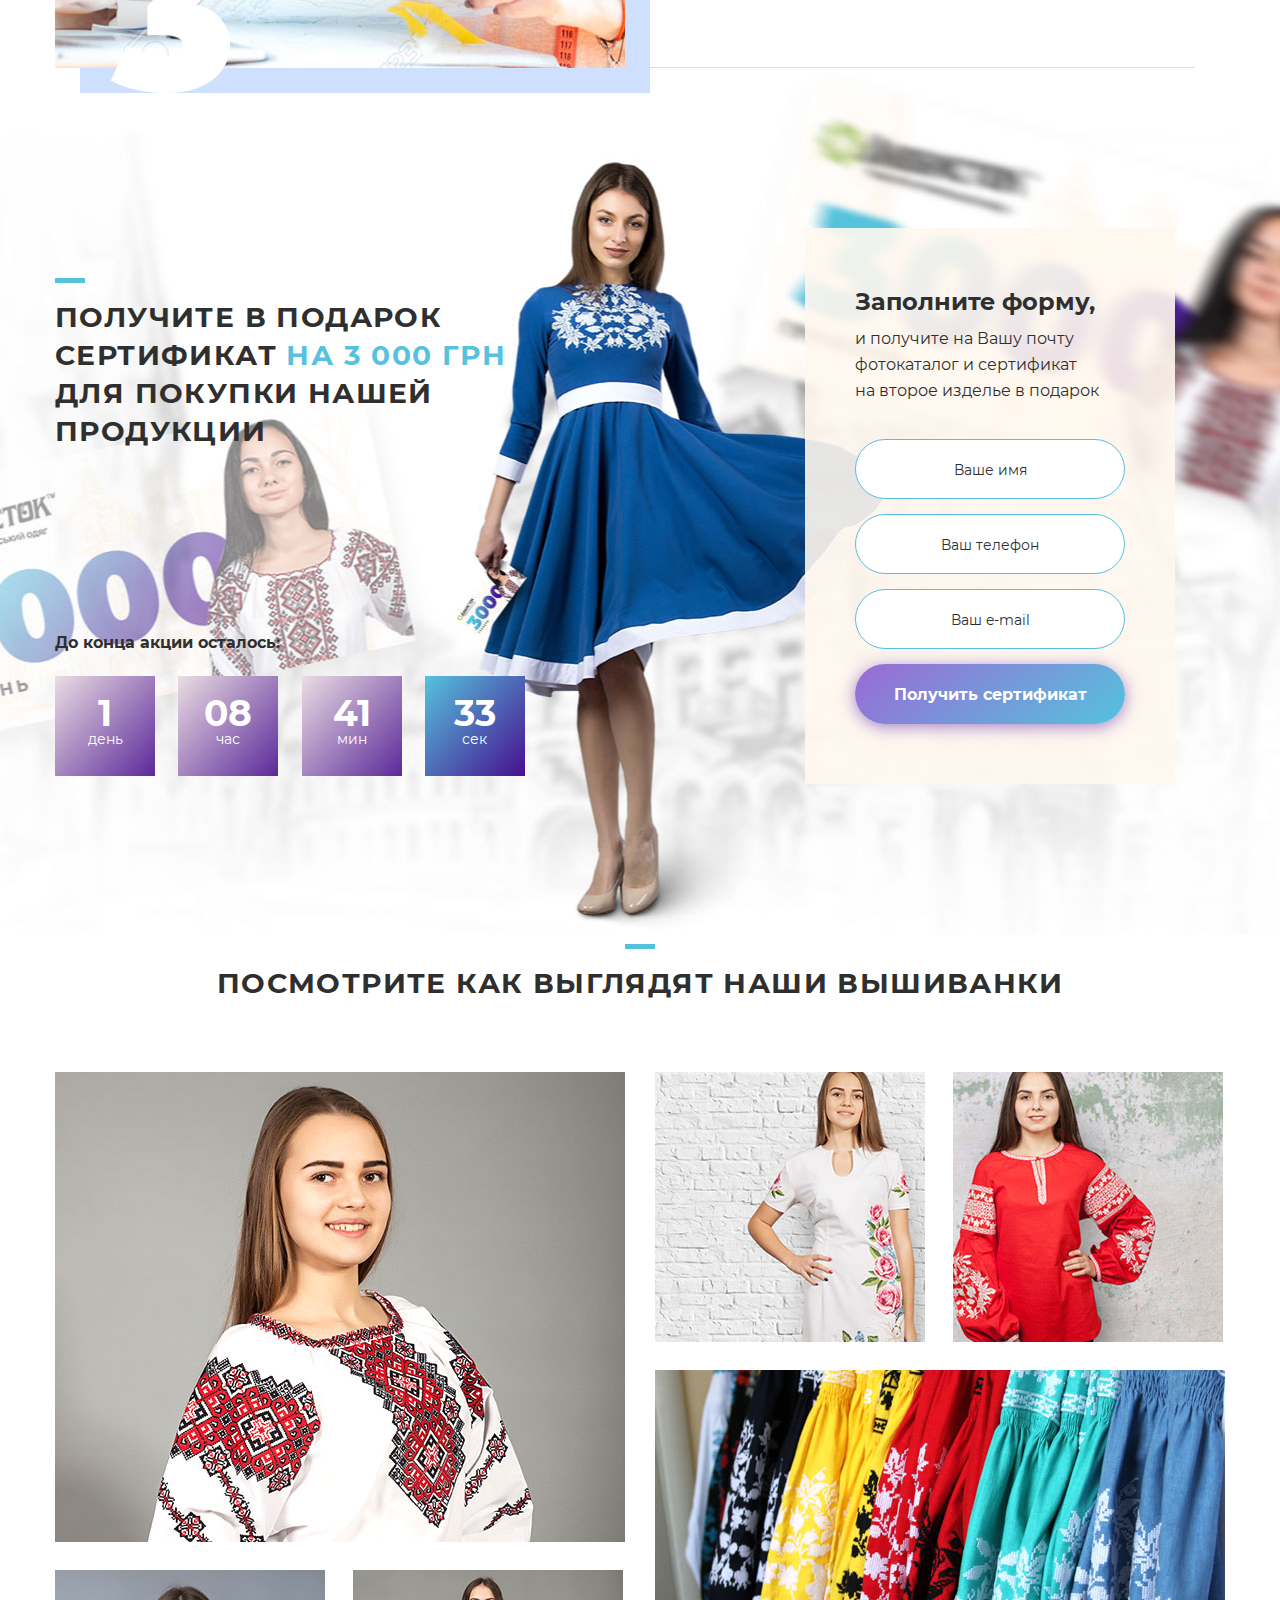
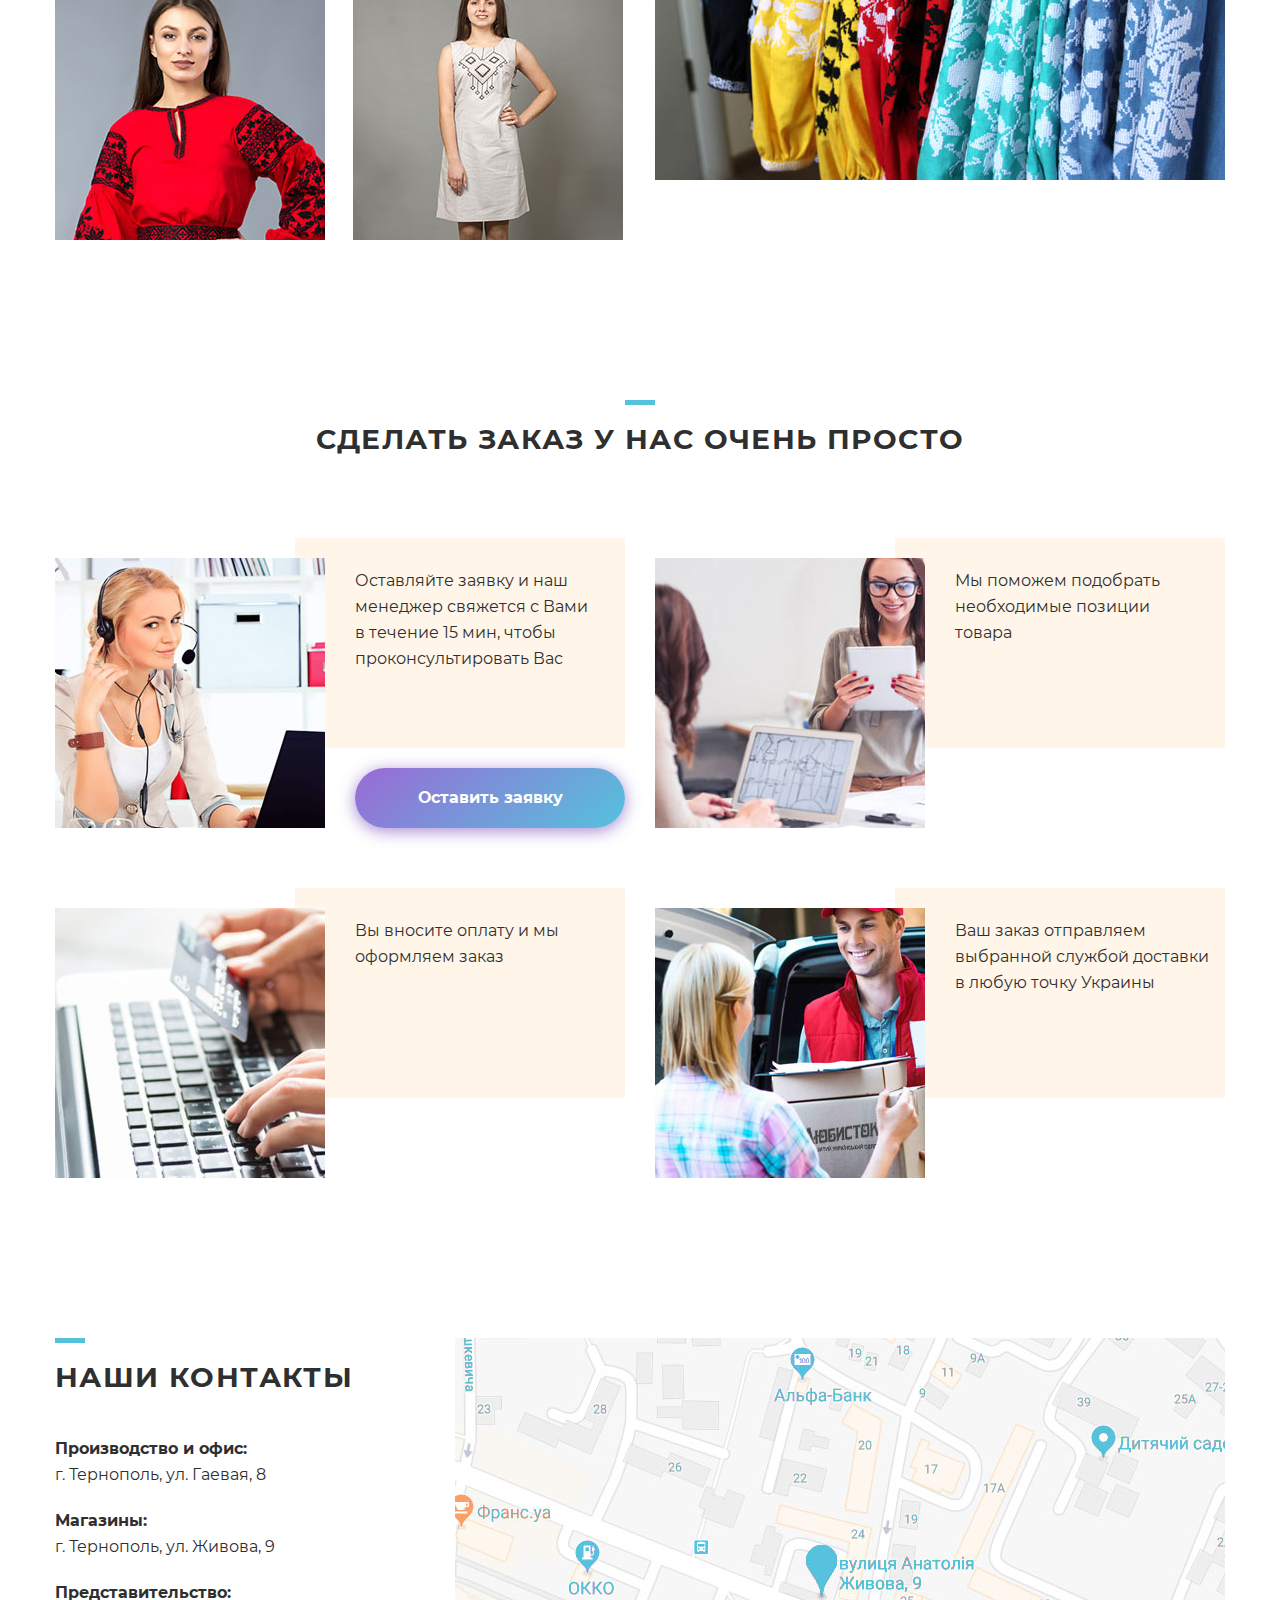
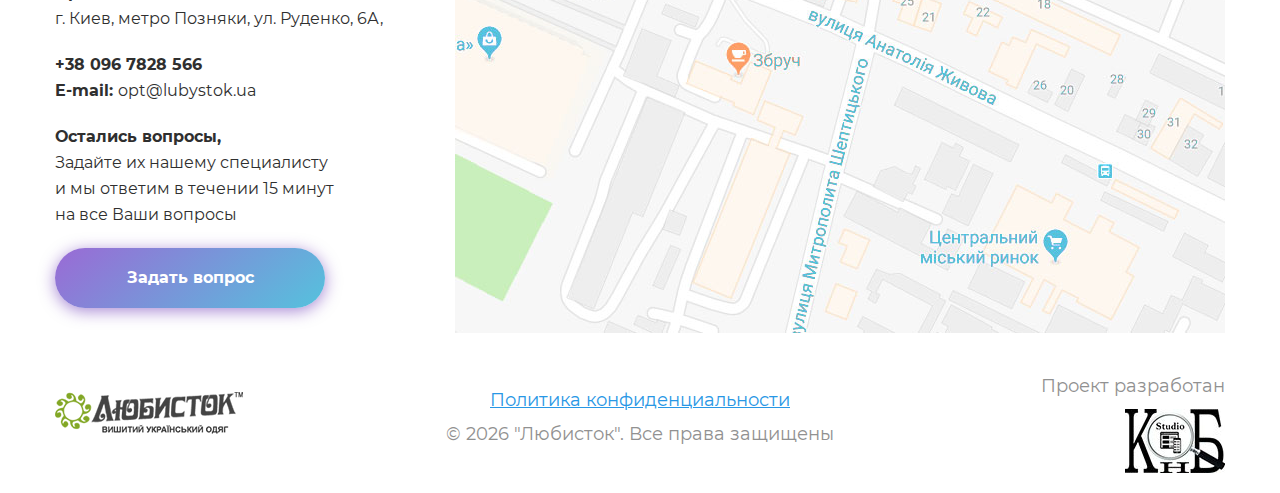
==== commit 2fa2bf4c: "sxza" ====
--- a/index.html
+++ b/index.html
@@ -423,7 +423,7 @@
 			<div class="row">
 				<div class="col-sm-6">
 					<img src="img/step_1.jpg" alt="">
-					<p>Оставляйте заявку и наш менеджер свяжется с Вами <br>в течение 20 мин, чтобы проконсультировать Вас</p>
+					<p>Оставляйте заявку и наш менеджер свяжется с Вами <br>в течение 15 мин, чтобы проконсультировать Вас</p>
 					<a href="#stepFormWrapper" class="popup main_btn">Оставить заявку</a>
 				</div>
 				<div class="col-sm-6">
@@ -527,11 +527,12 @@
 	<div class="hidden">
 		<div class="form_wrapper" id="contactFormWrapper">
 			<h6>Заполните форму,</h6>
-			<p>чтобы задать вопрос нашему специалисту</p>
+			<p>чтобы задать вопрос, и наш менеджер перезвонит Вам в течении 15 мин чтобы ответить на все вопросы</p>
 			<form method="post" class="form" id="contactForm" action="mail.php">
 				<input type="hidden" name="whatform" value="Форма - Задать вопрос" />
 				<input type="text" name="name" placeholder="Ваше имя" />
 				<input type="tel" name="phone" class="phone" placeholder="Ваш телефон" />
+				<input type="email" name="email" placeholder="Ваш e-mail" />
 				<textarea name="message" placeholder="Ваш вопрос"></textarea>
 				<button class="main_btn">Задать вопрос</button>
 			</form>
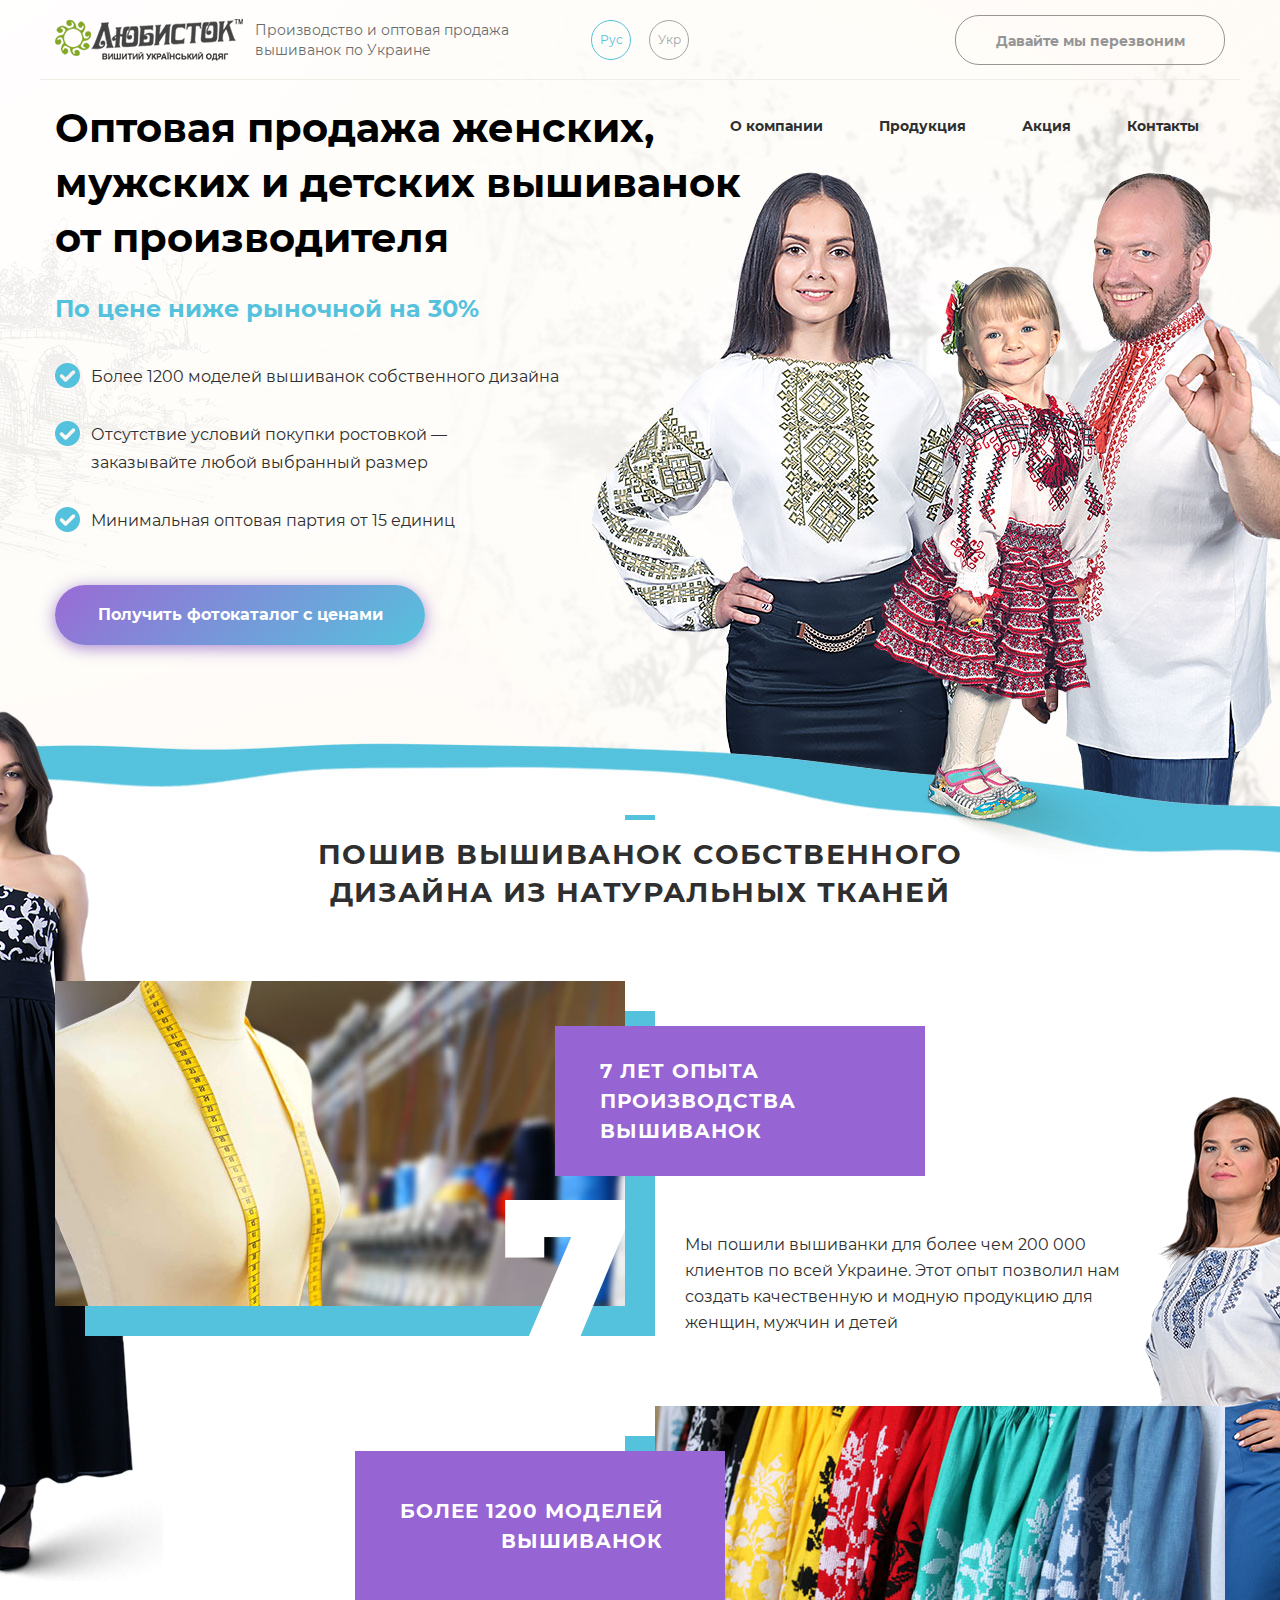
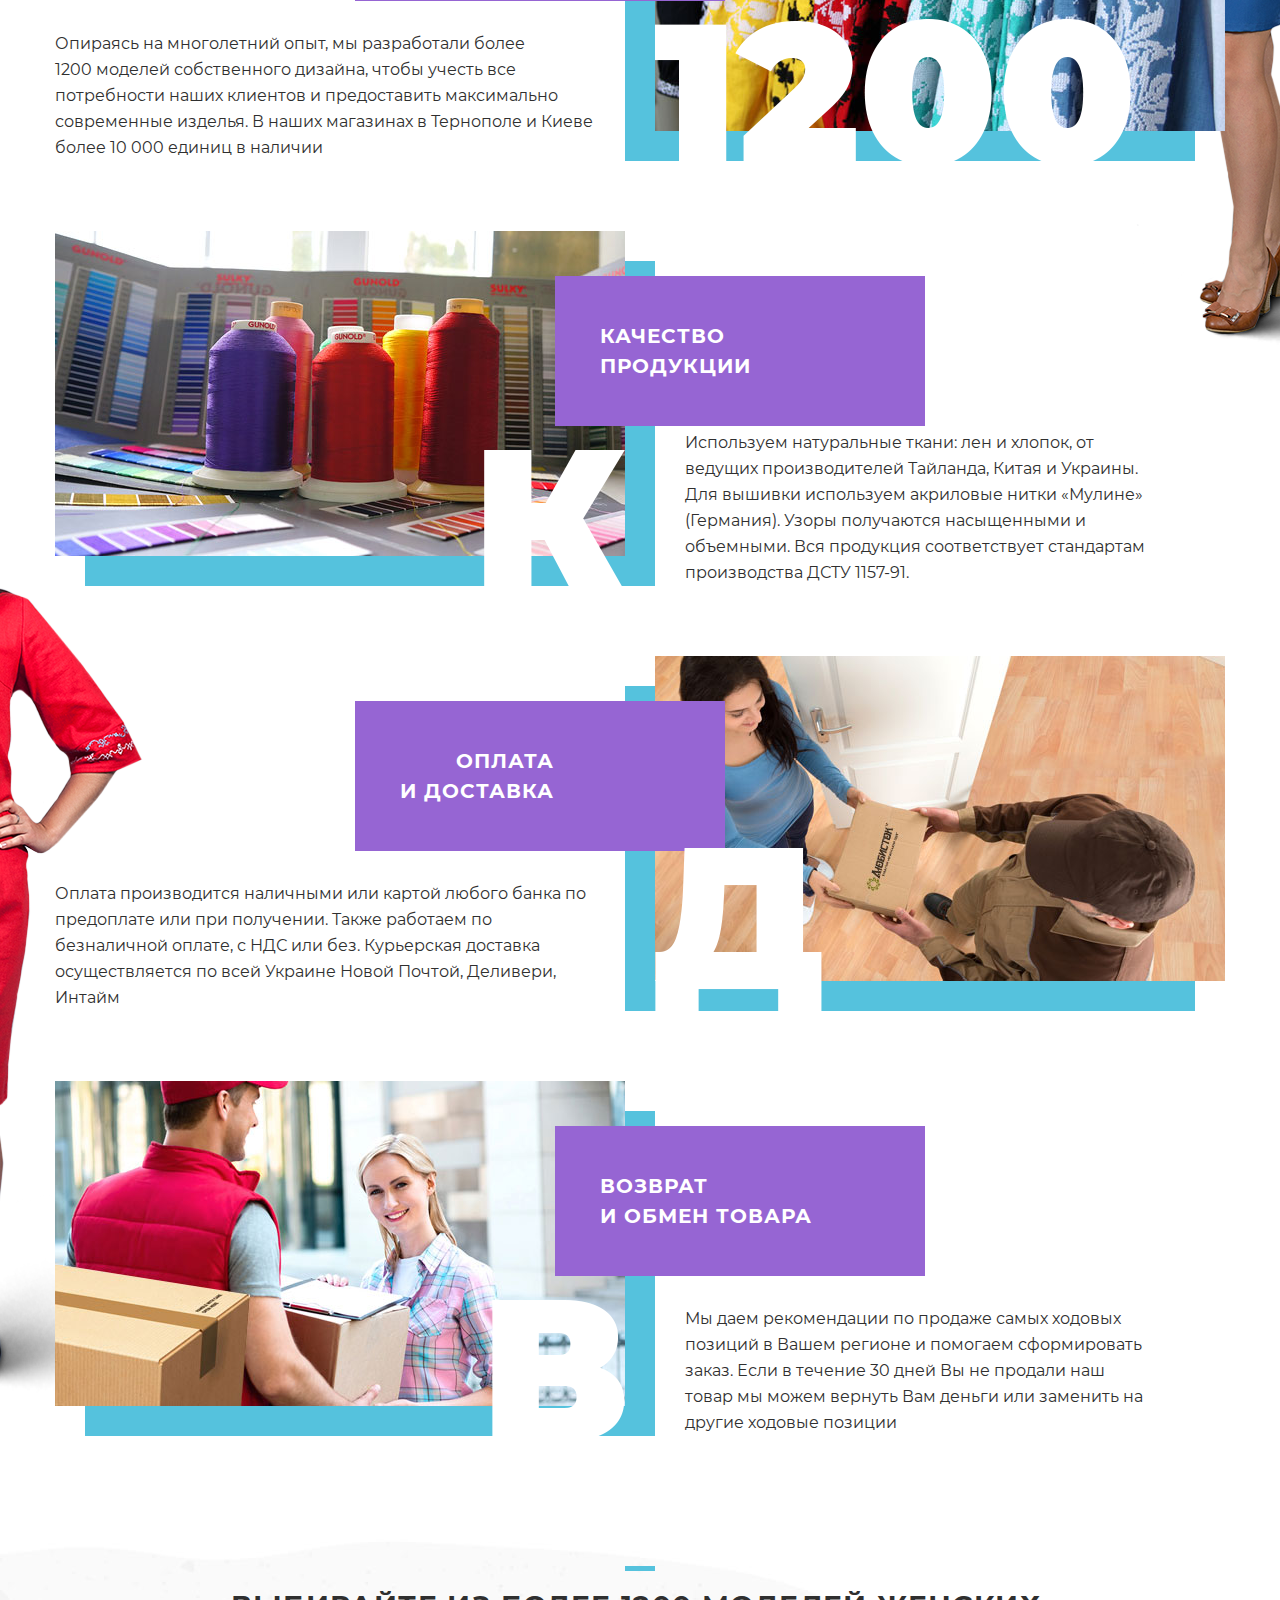
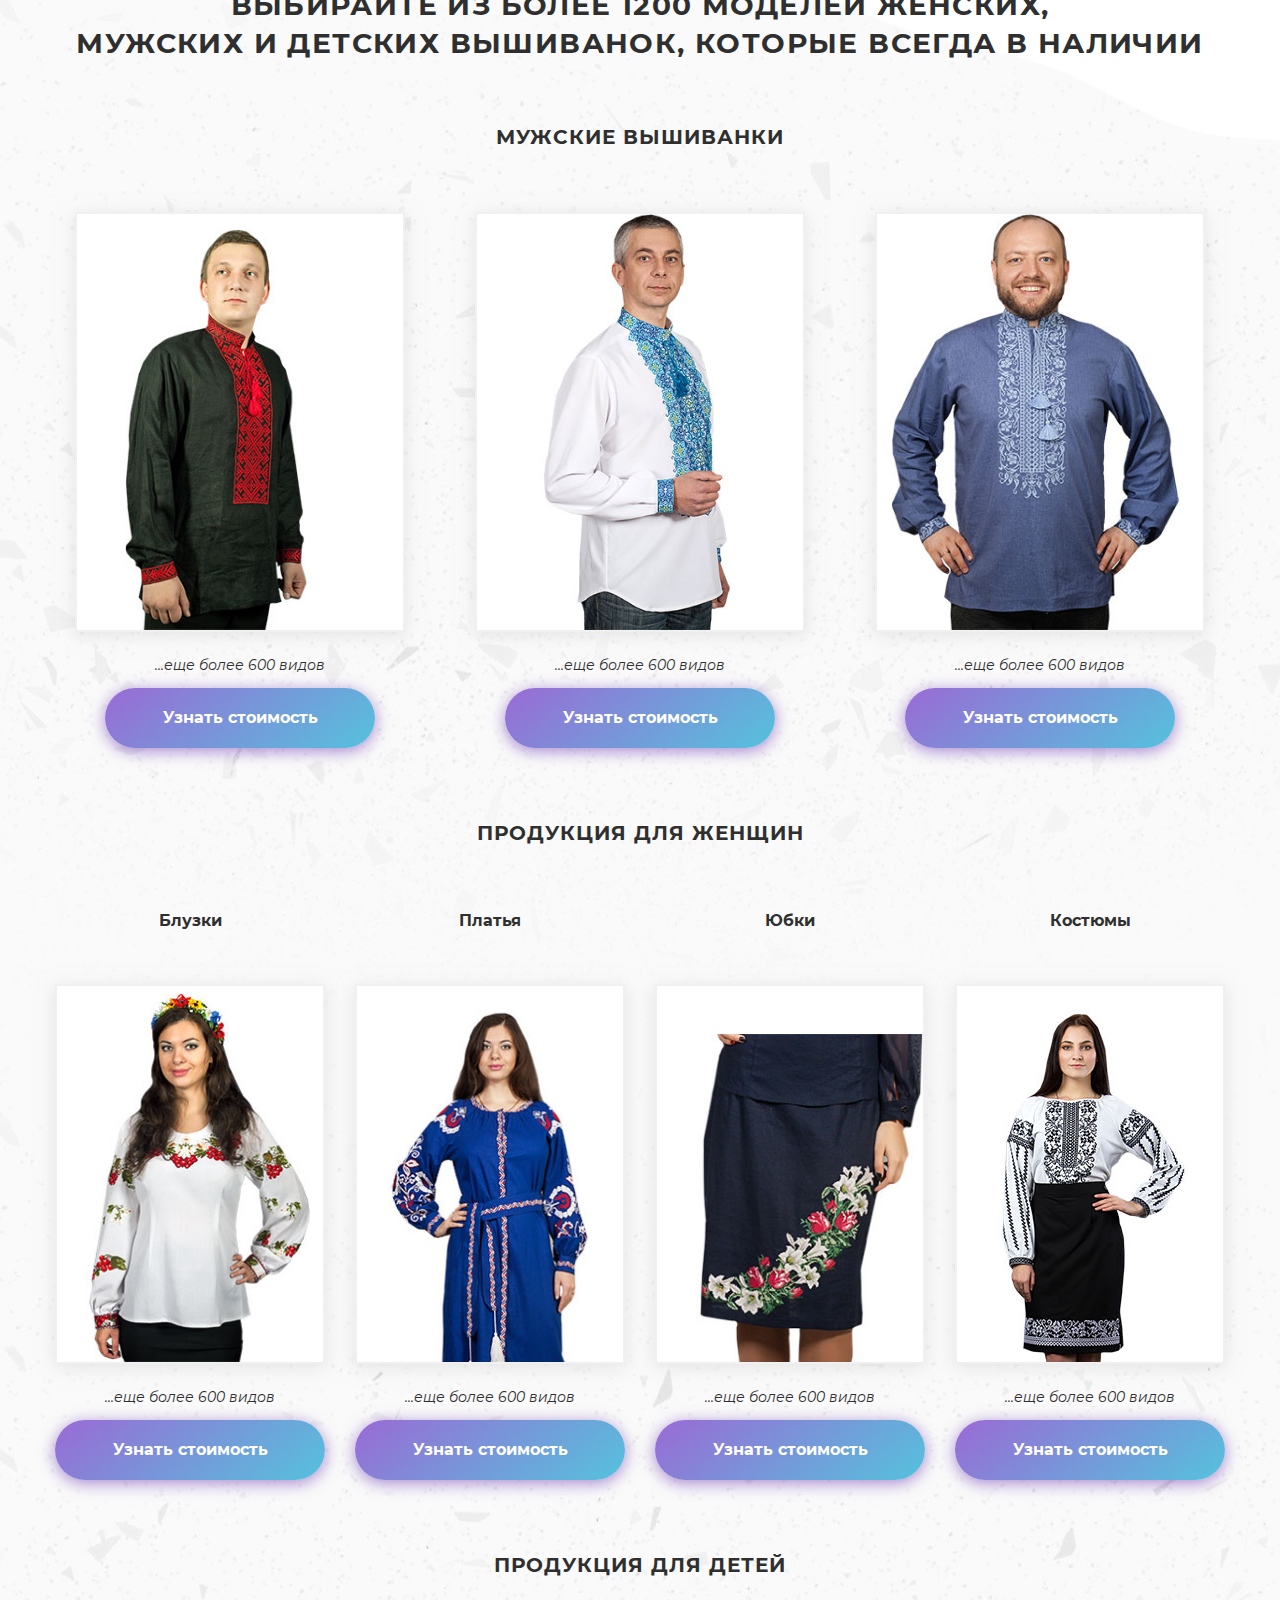
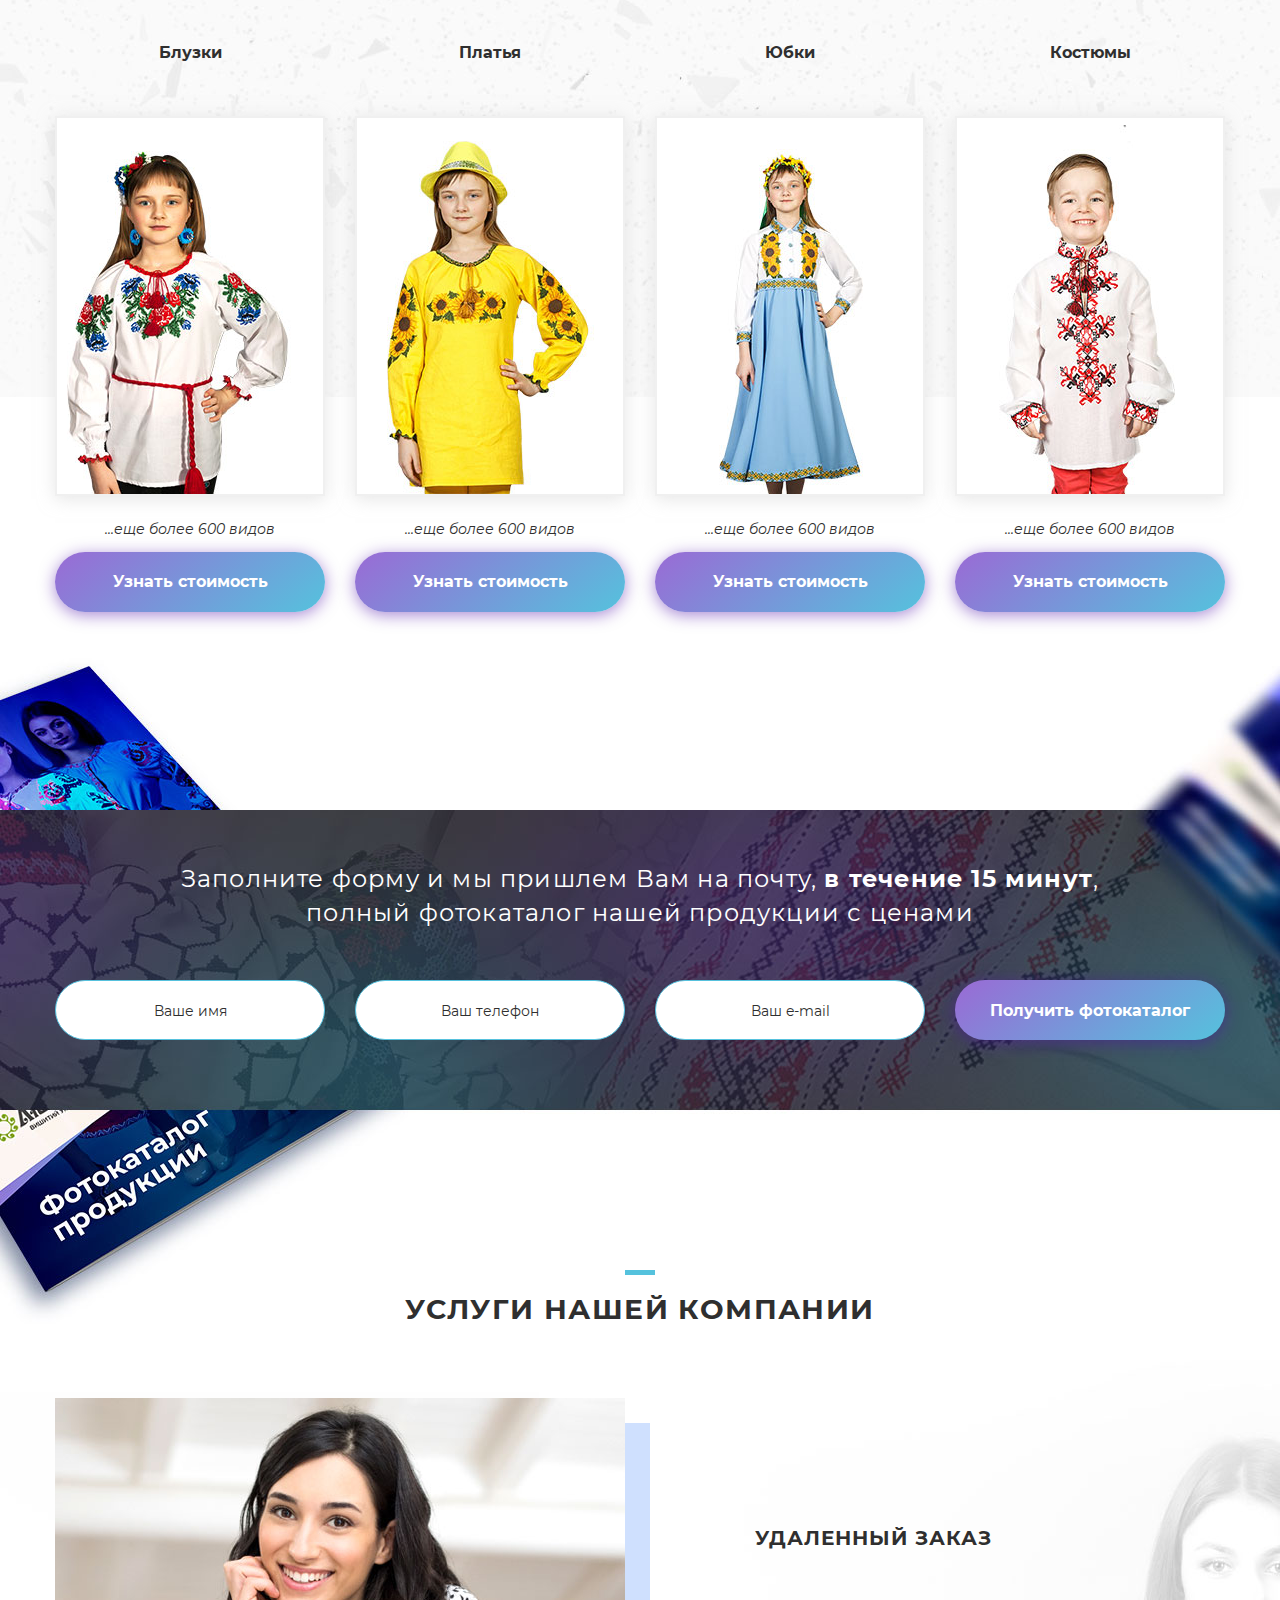
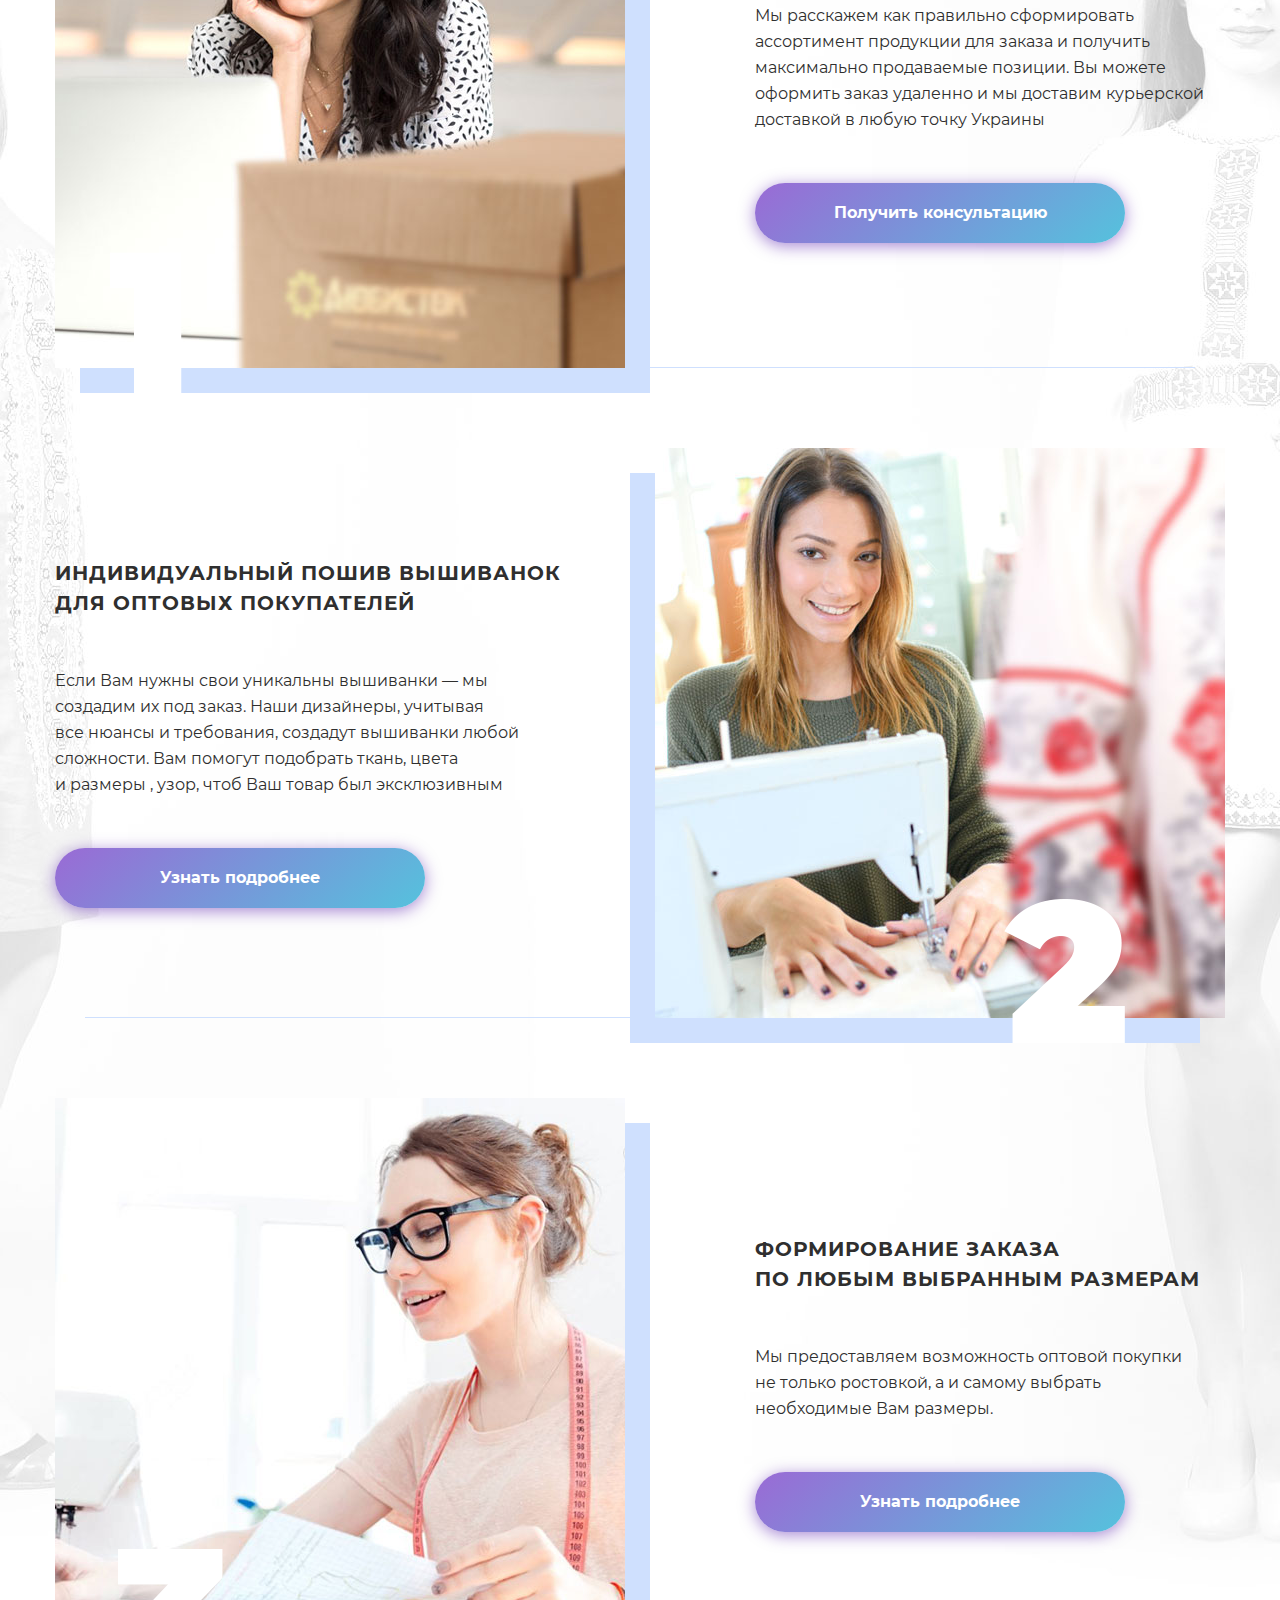
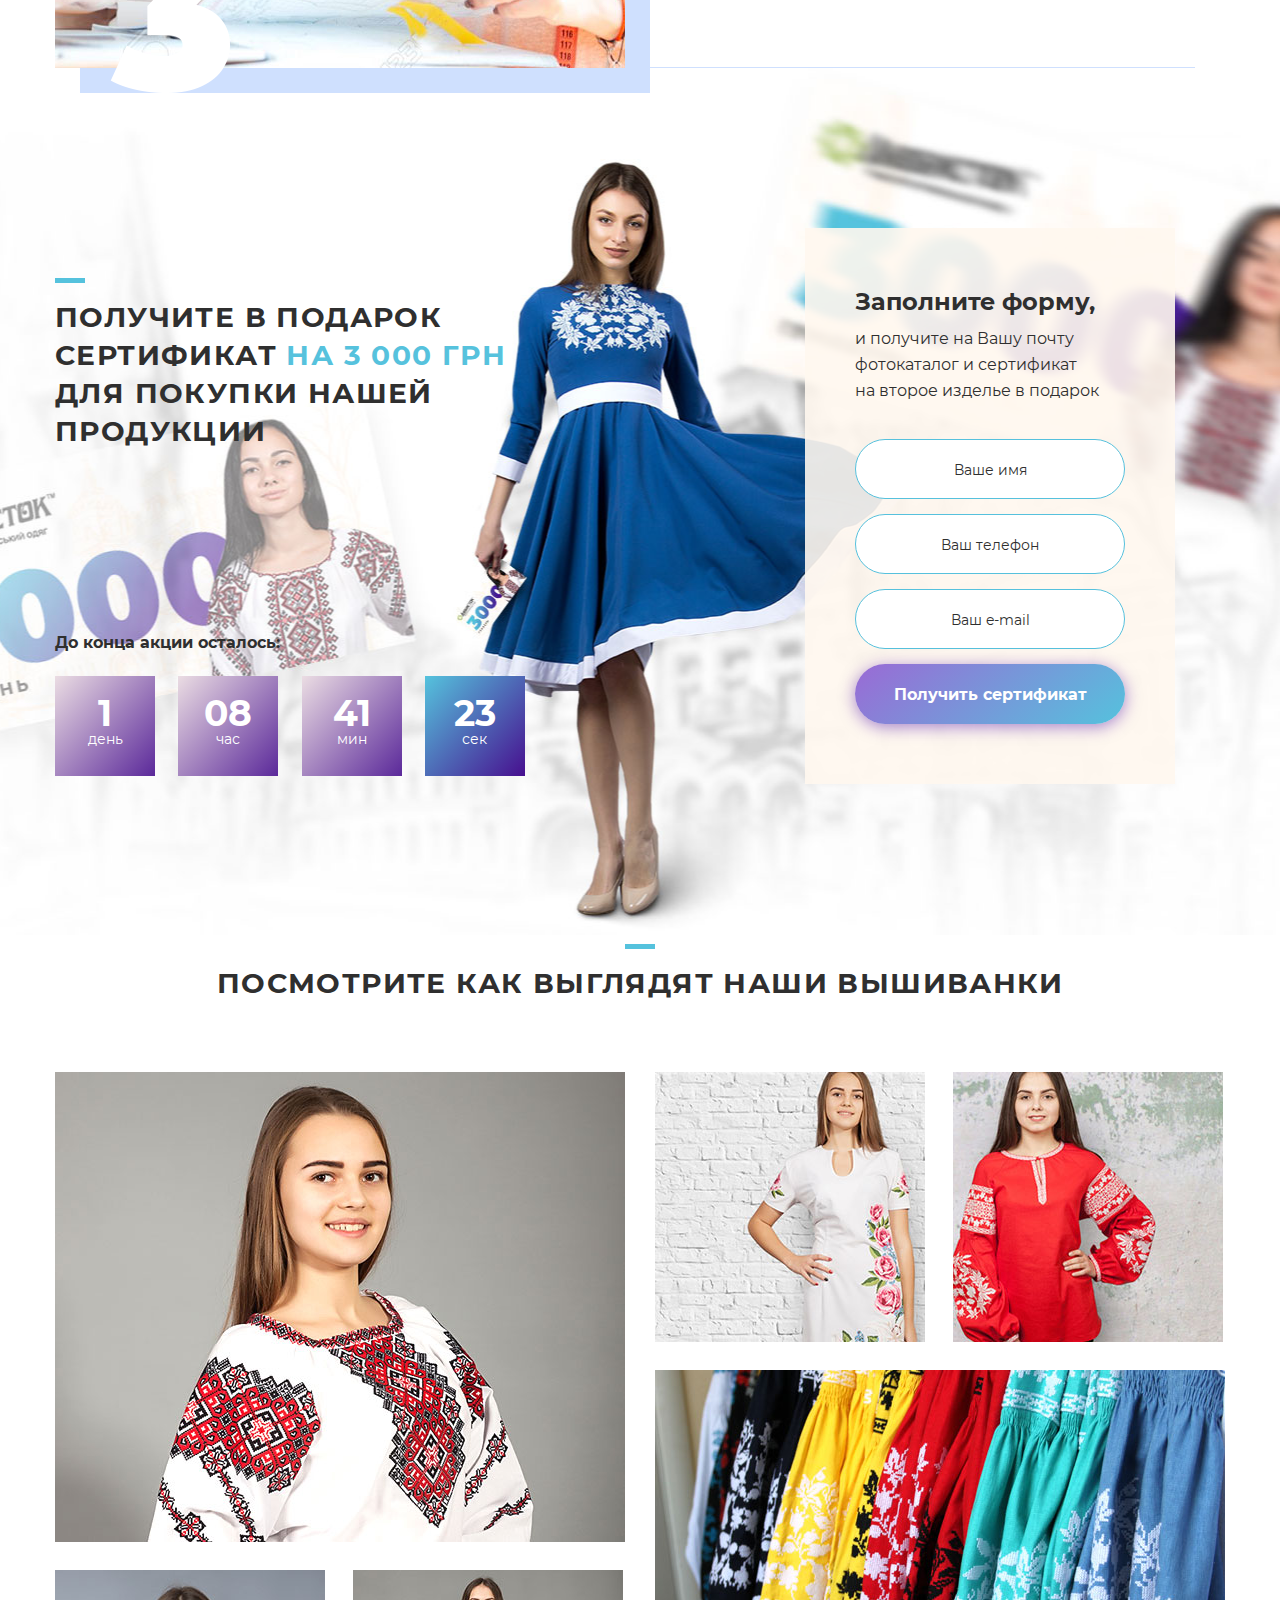
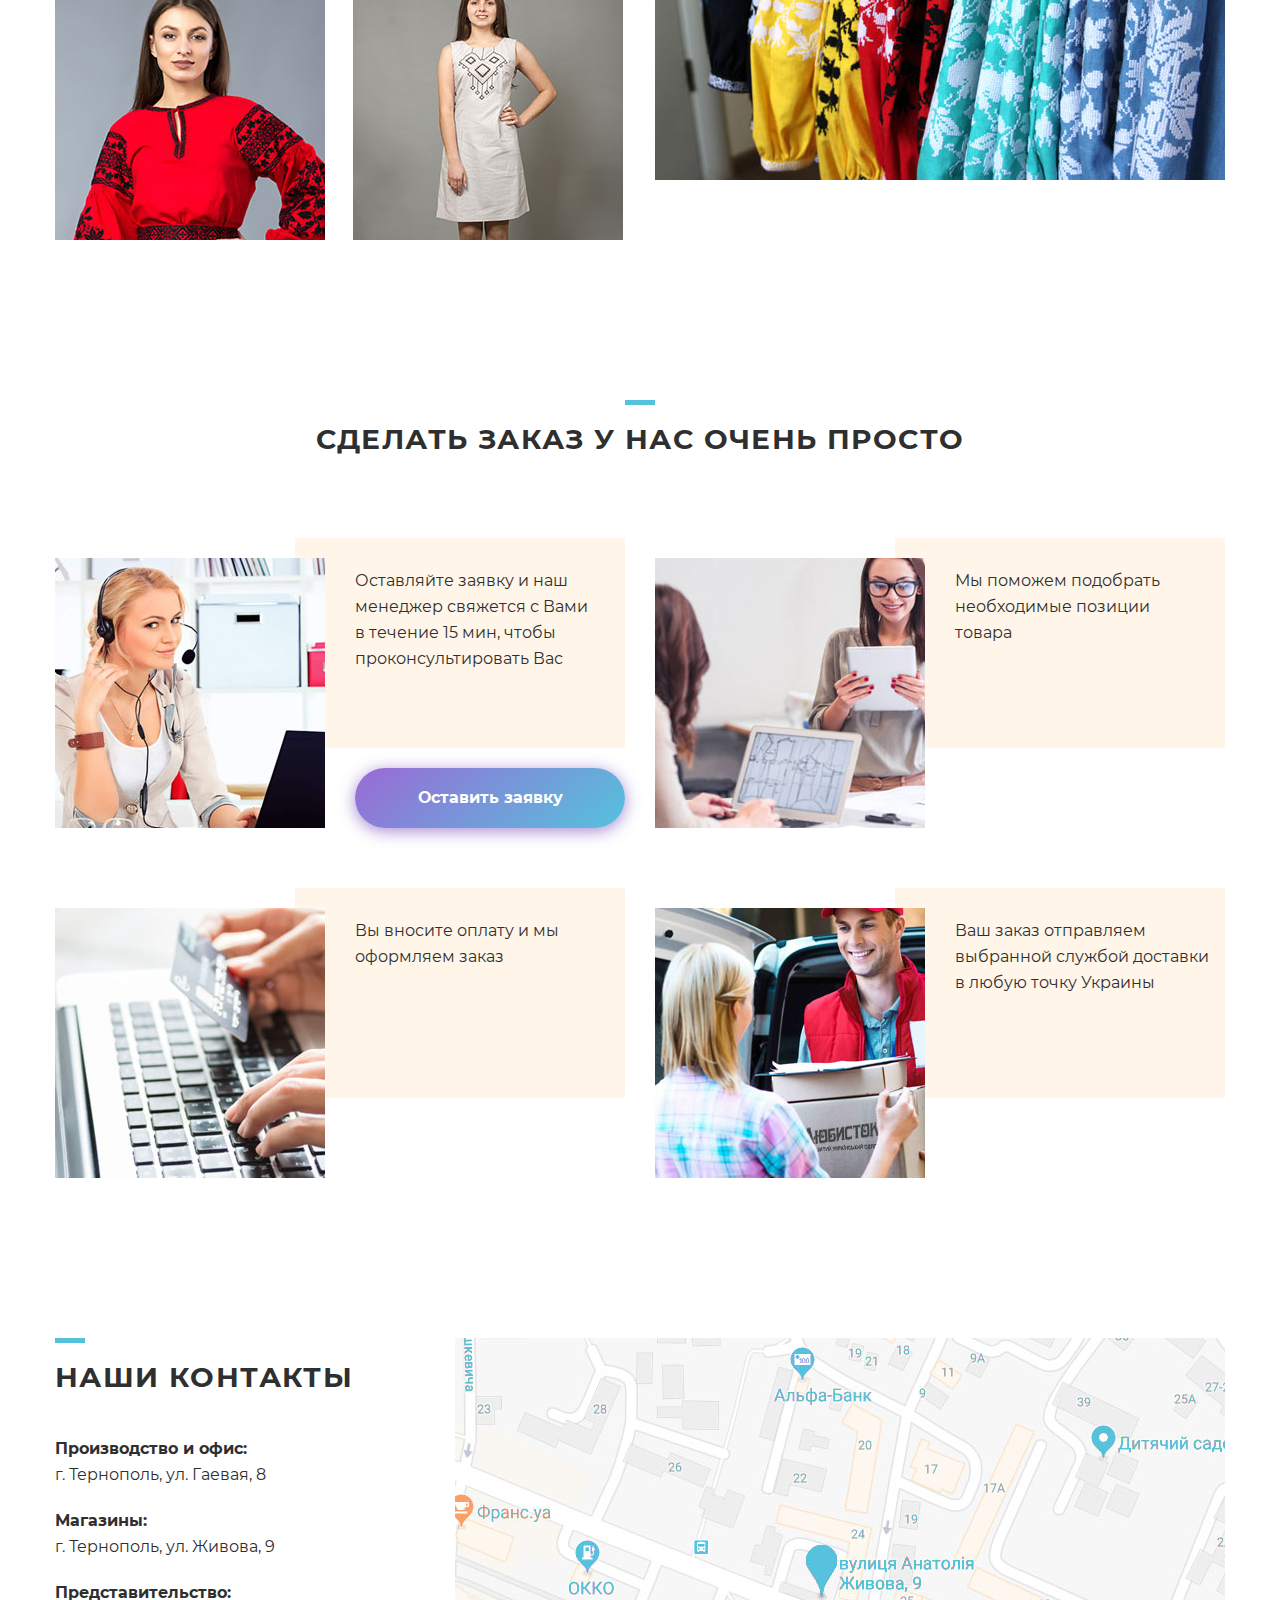
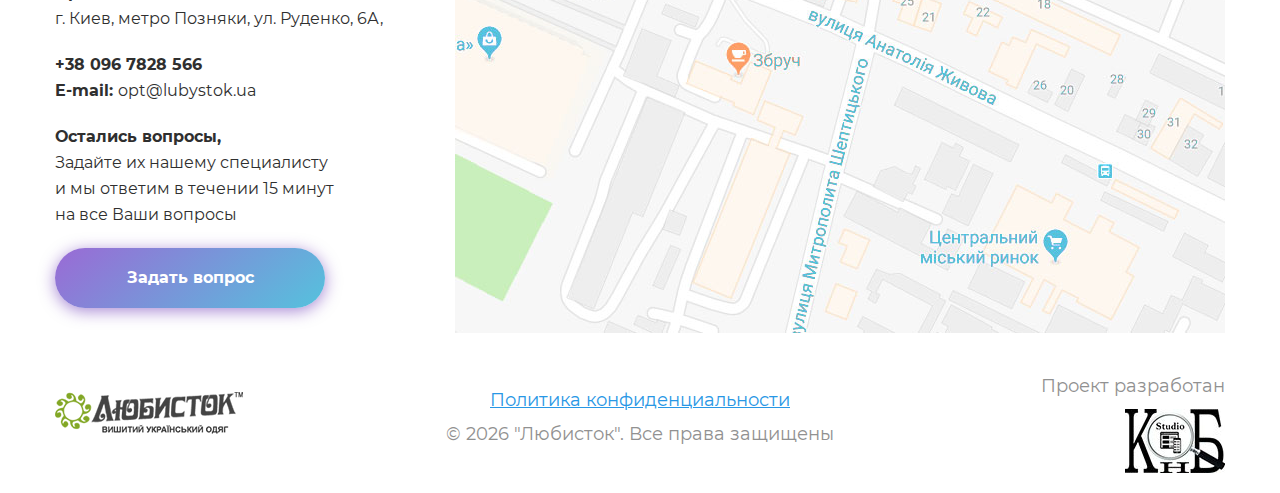
==== commit ec823dc4: "asd" ====
--- a/index.html
+++ b/index.html
@@ -129,7 +129,7 @@
 				<div class="col-sm-6">
 					<div class="about_text">
 						<h5>Возврат <br>и обмен товара</h5>
-						<p>Мы даем рекомендации по продаже самых ходовых позиций <br>в Вашем регионе и помогаем сформировать заказ. Если <br>в течение 30 дней Вы не продали наш товар мы можем вернуть Вам деньги или заменить на другие ходовые позиции</p>
+						<p>Мы даем рекомендации по продаже самых ходовых позиций в Вашем регионе и помогаем сформировать заказ. Если в течение 30 дней Вы не продали наш товар мы можем вернуть Вам деньги или заменить на другие ходовые позиции</p>
 					</div>
 				</div>
 			</div>
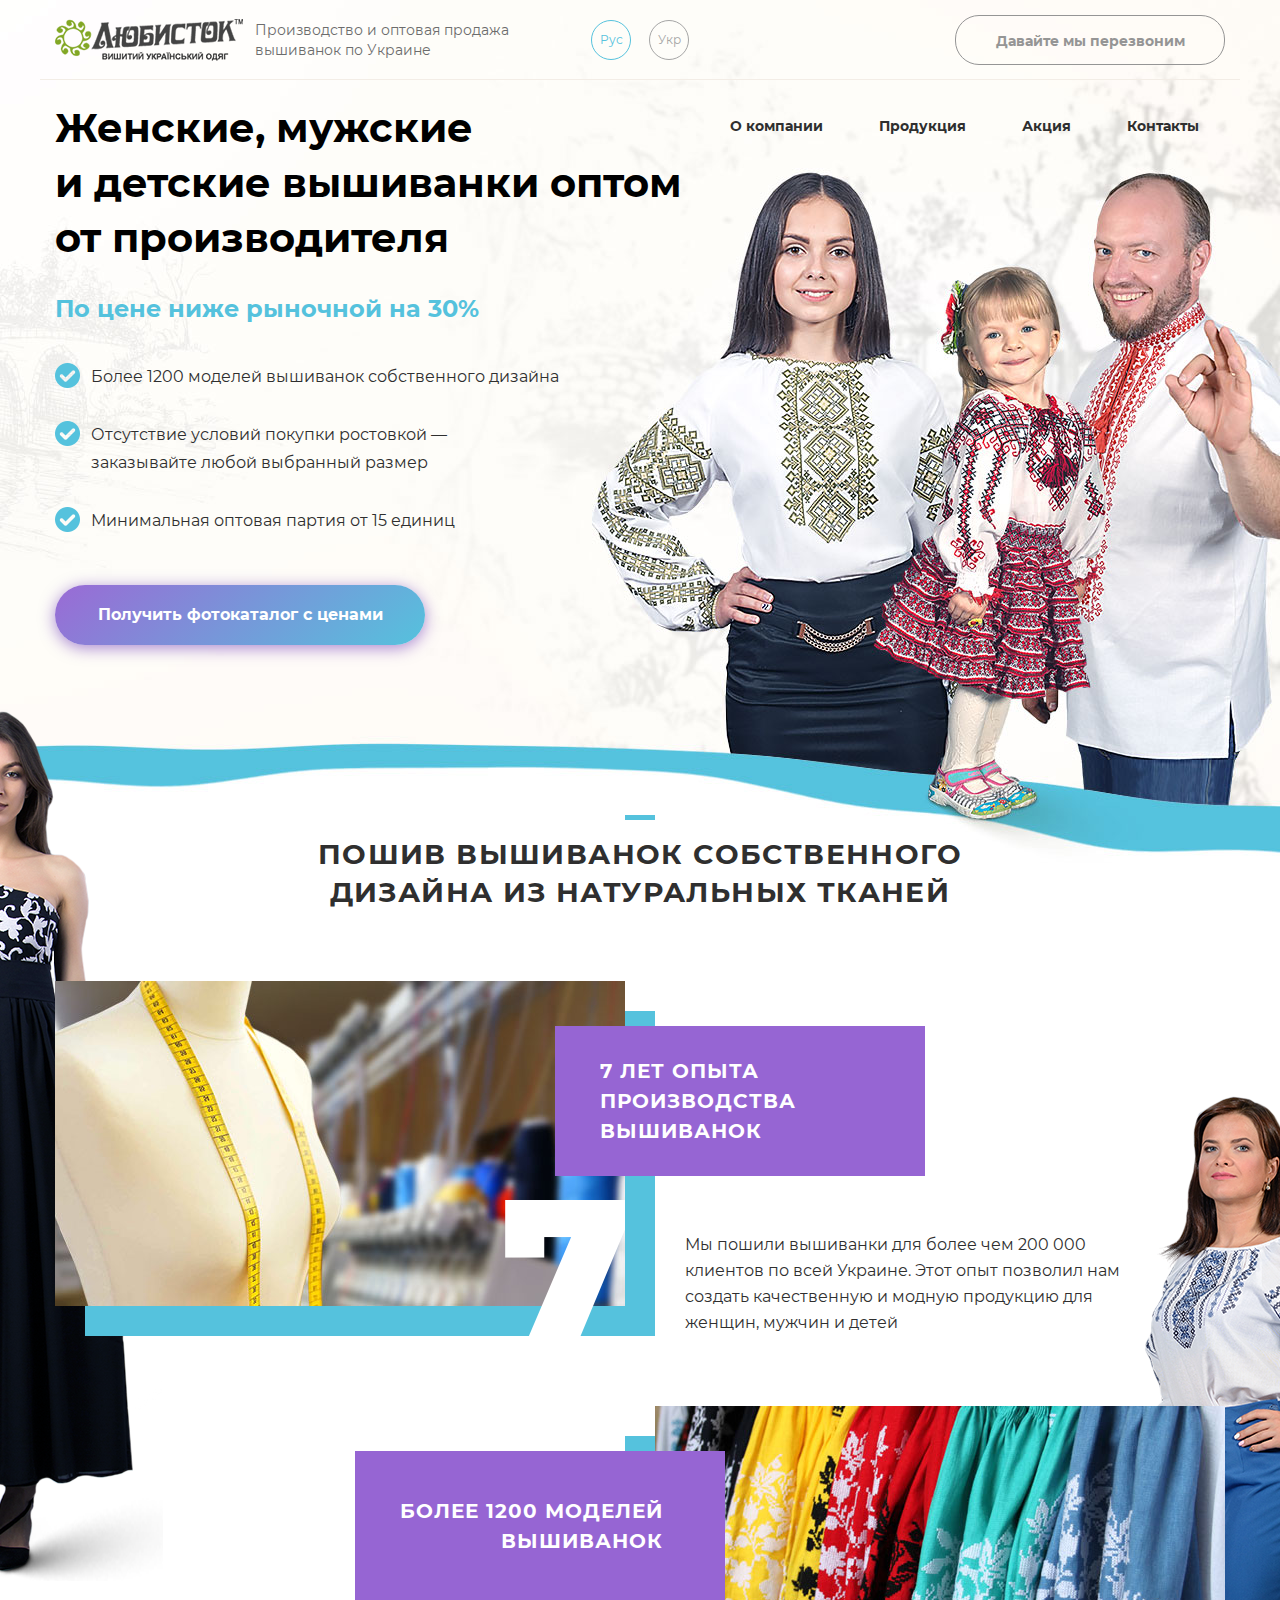
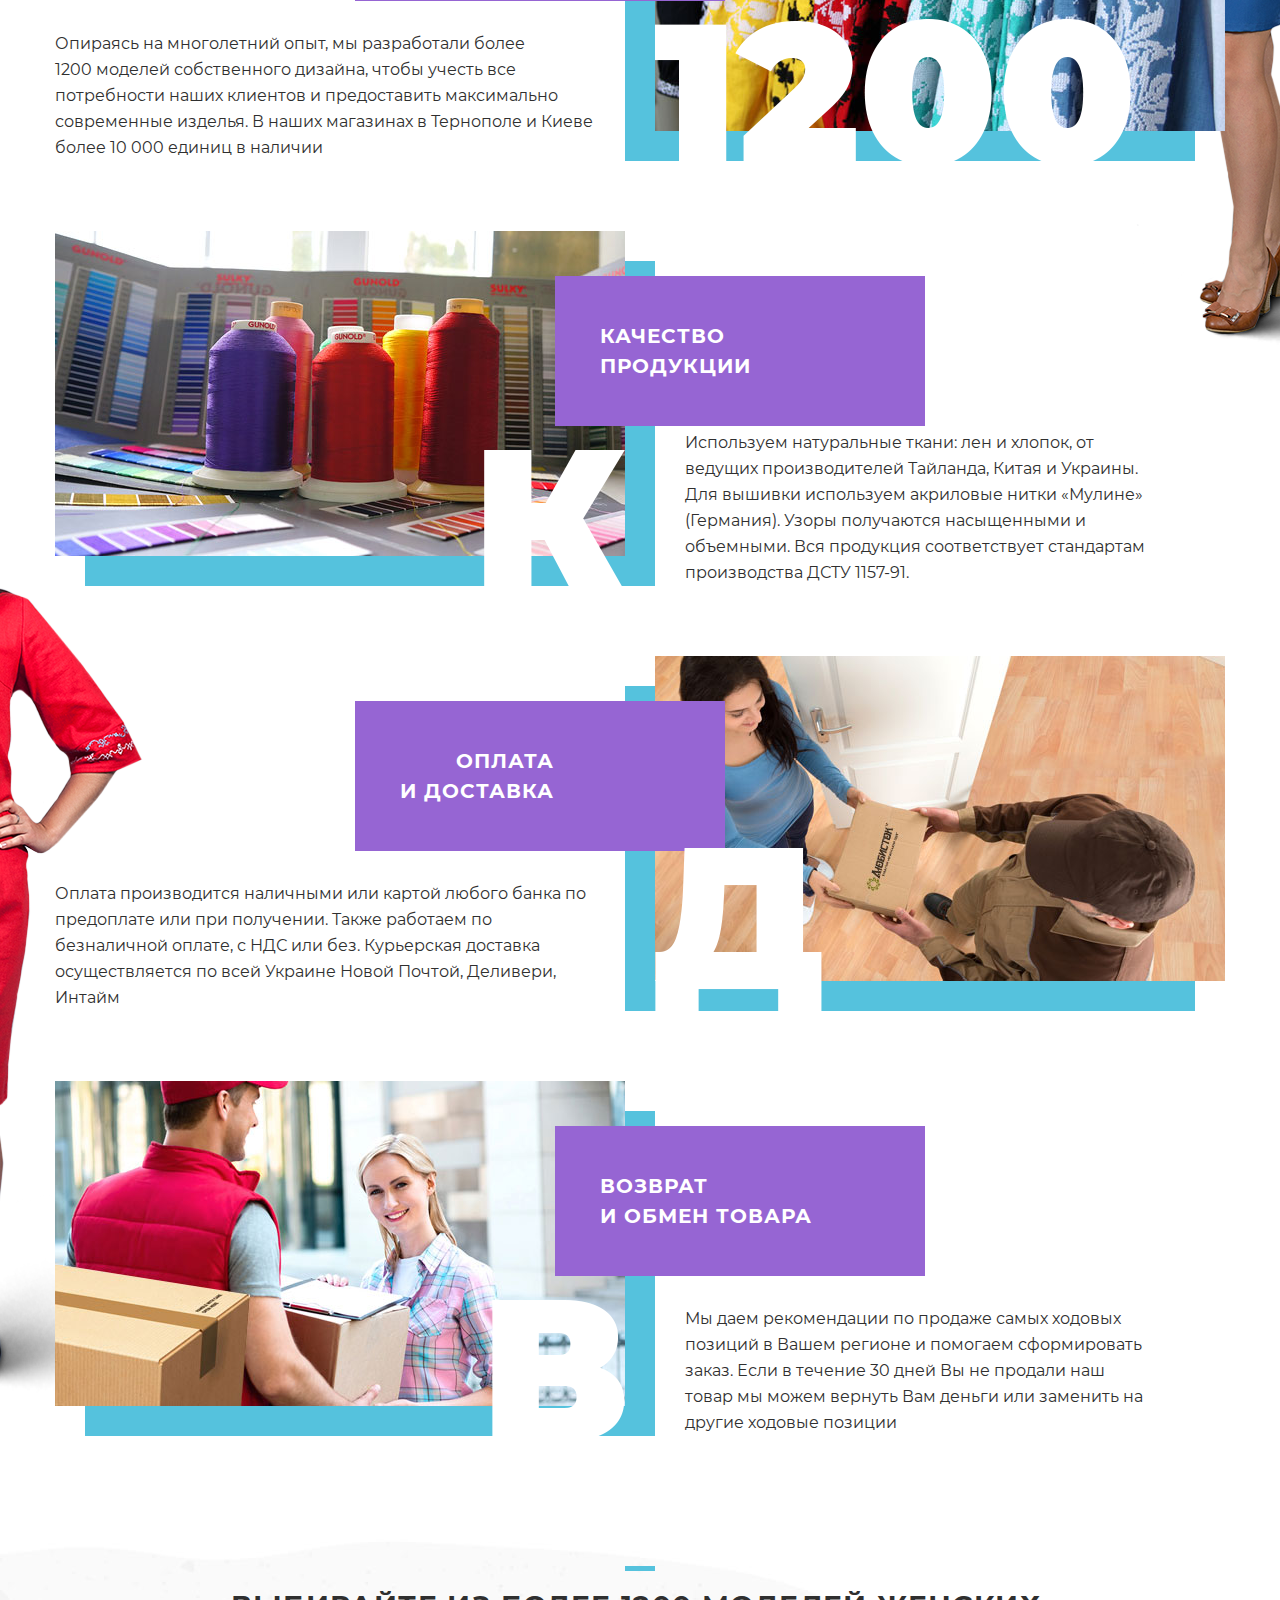
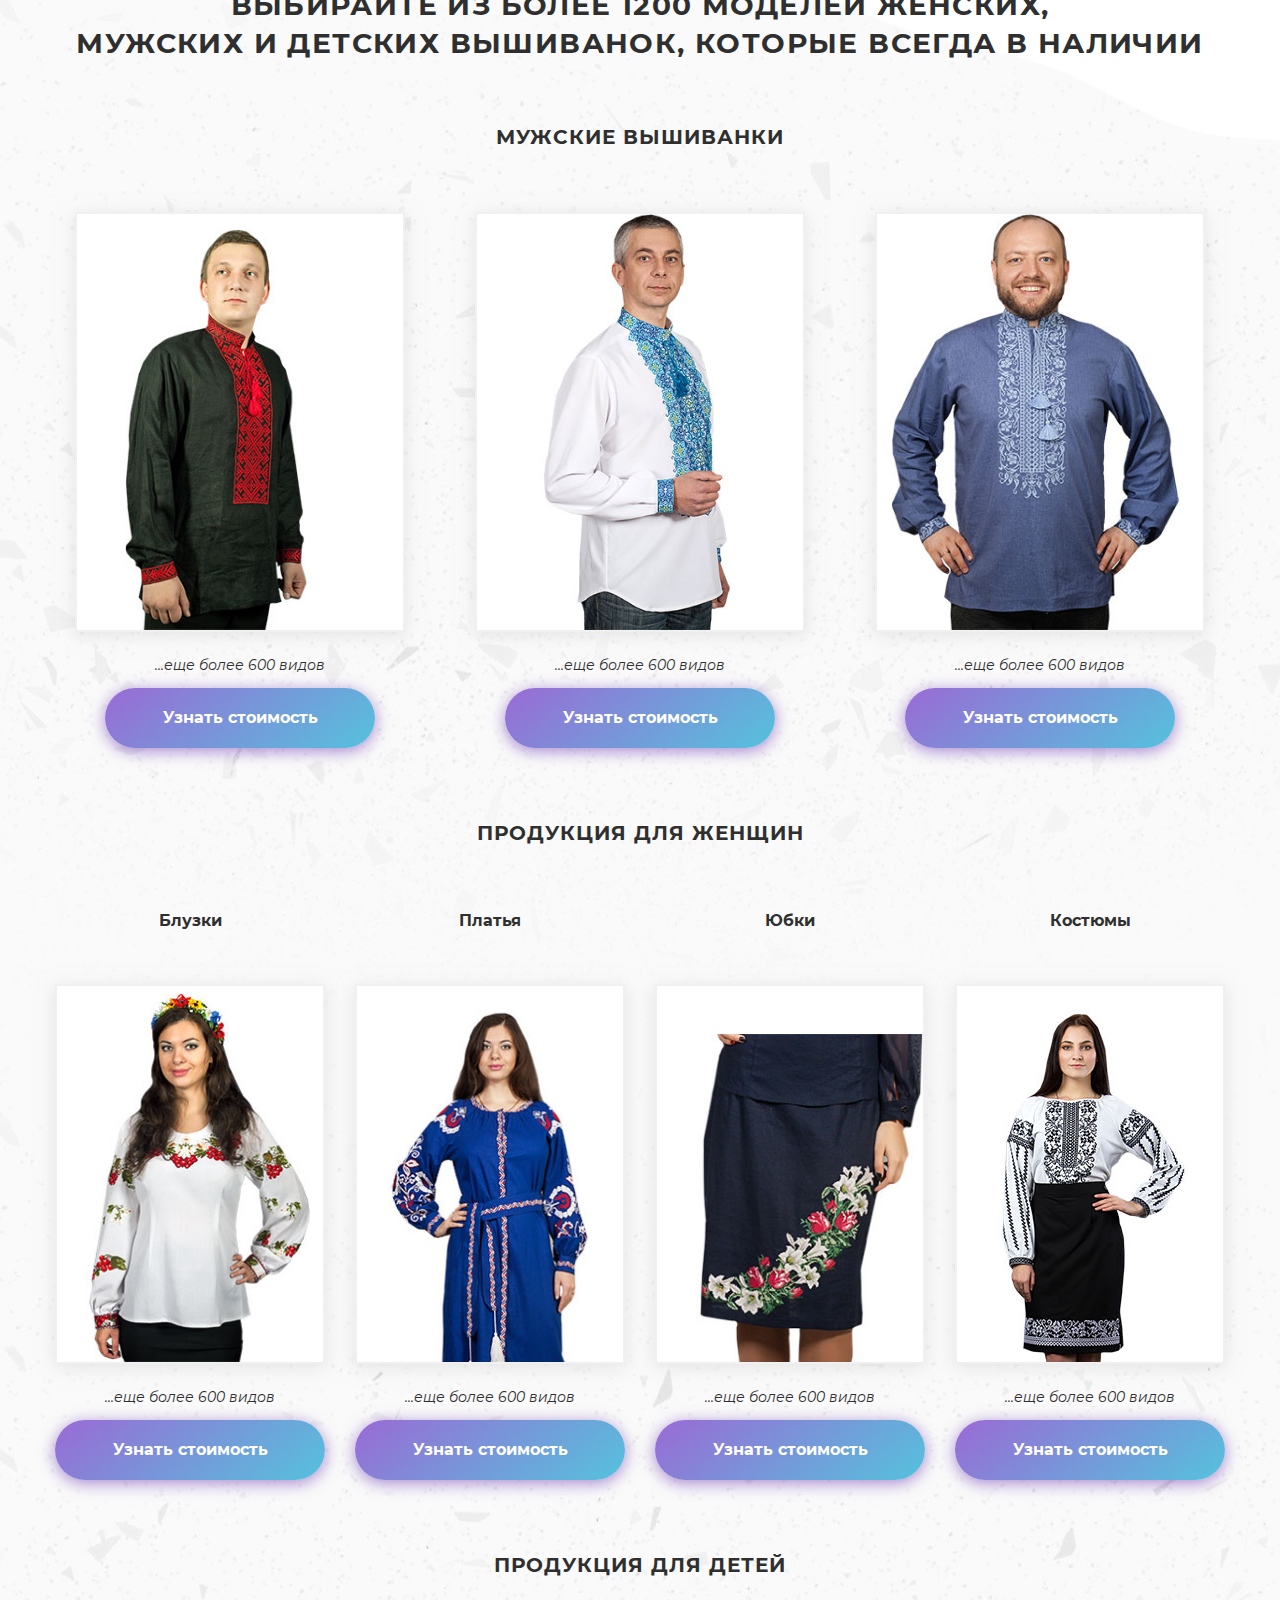
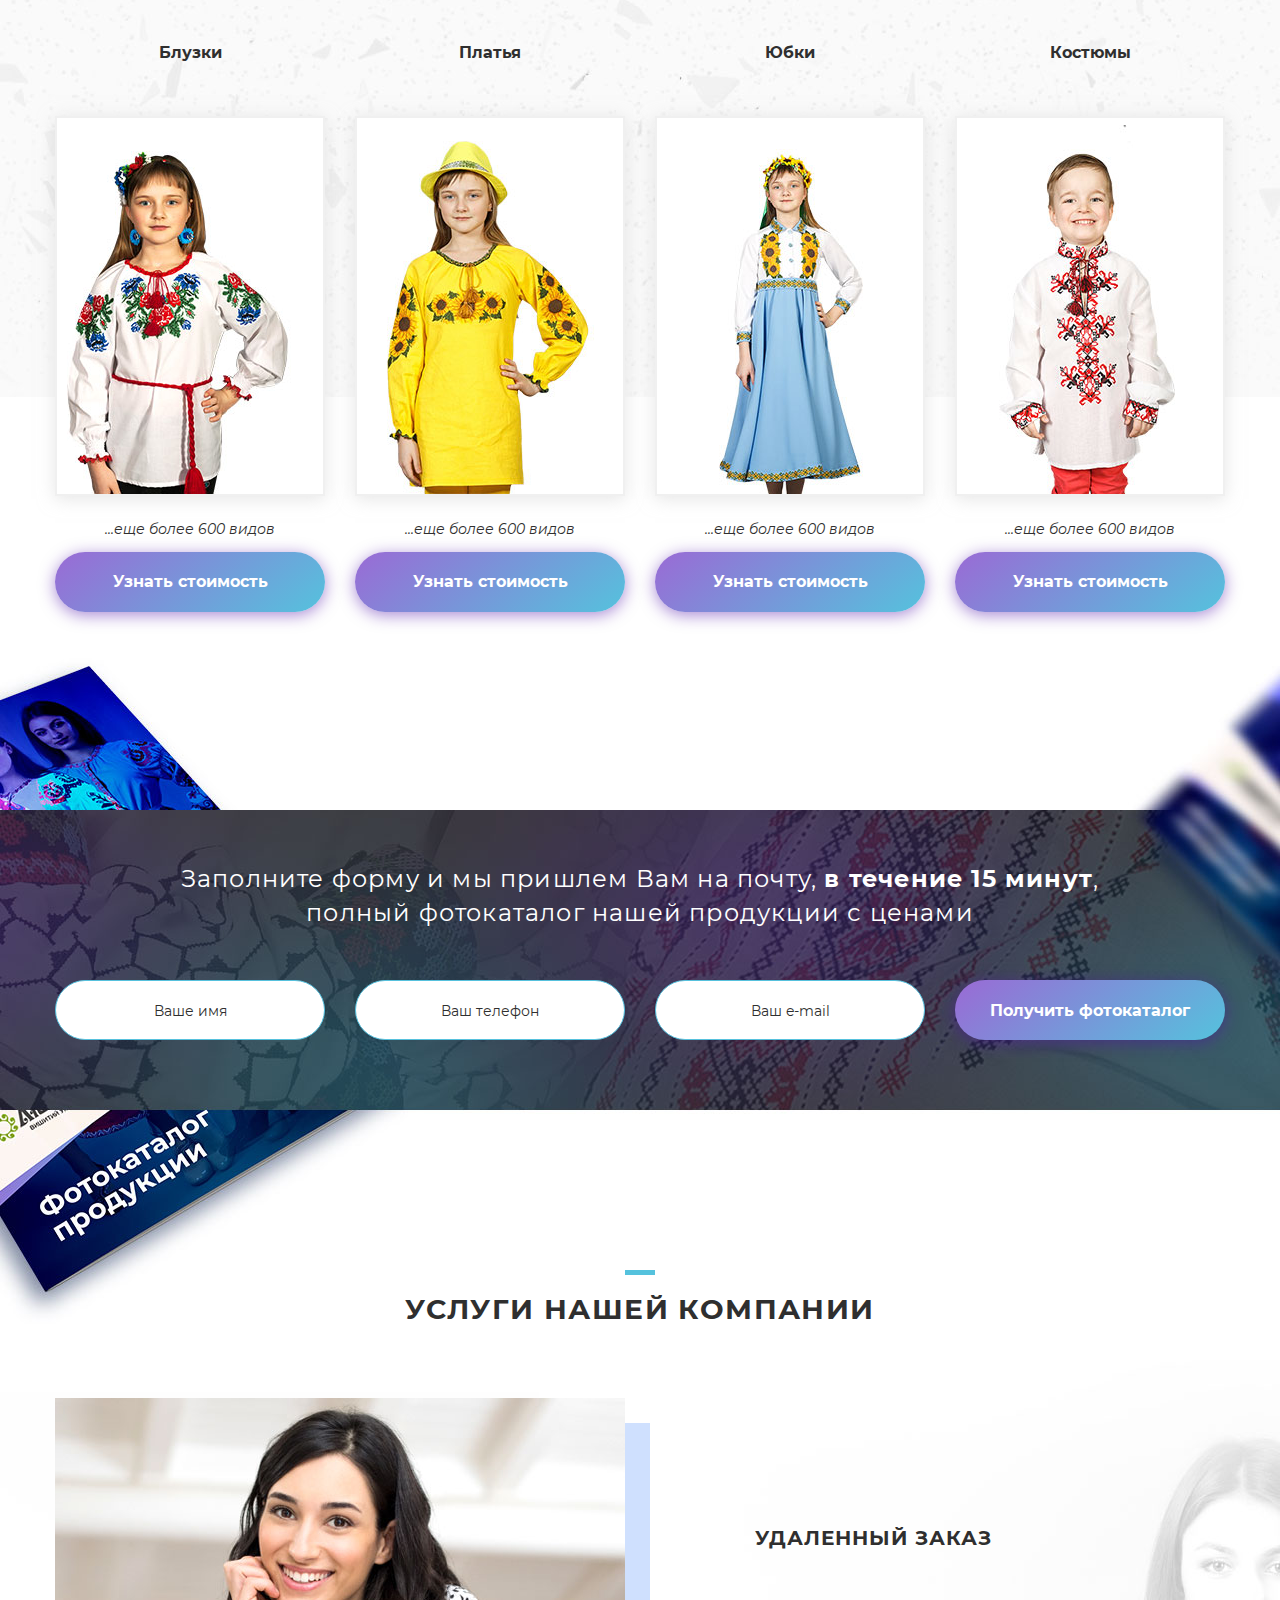
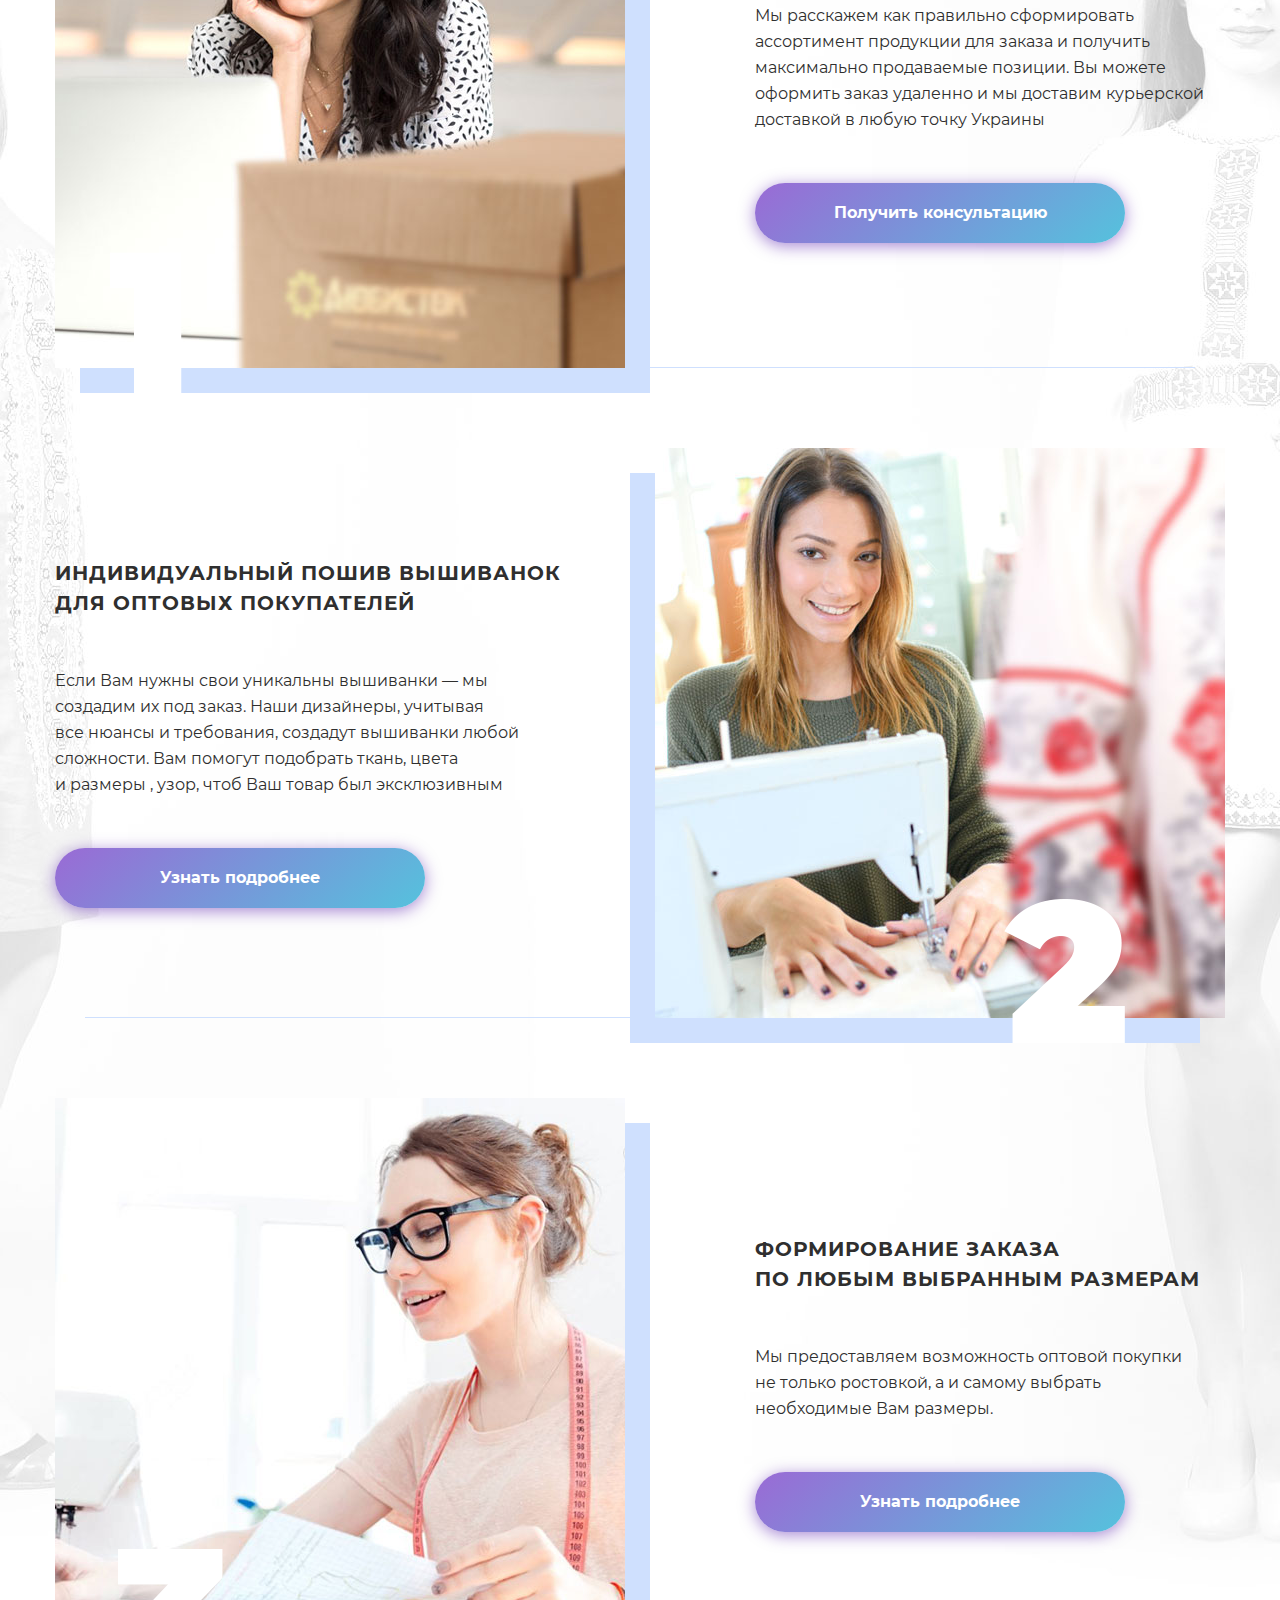
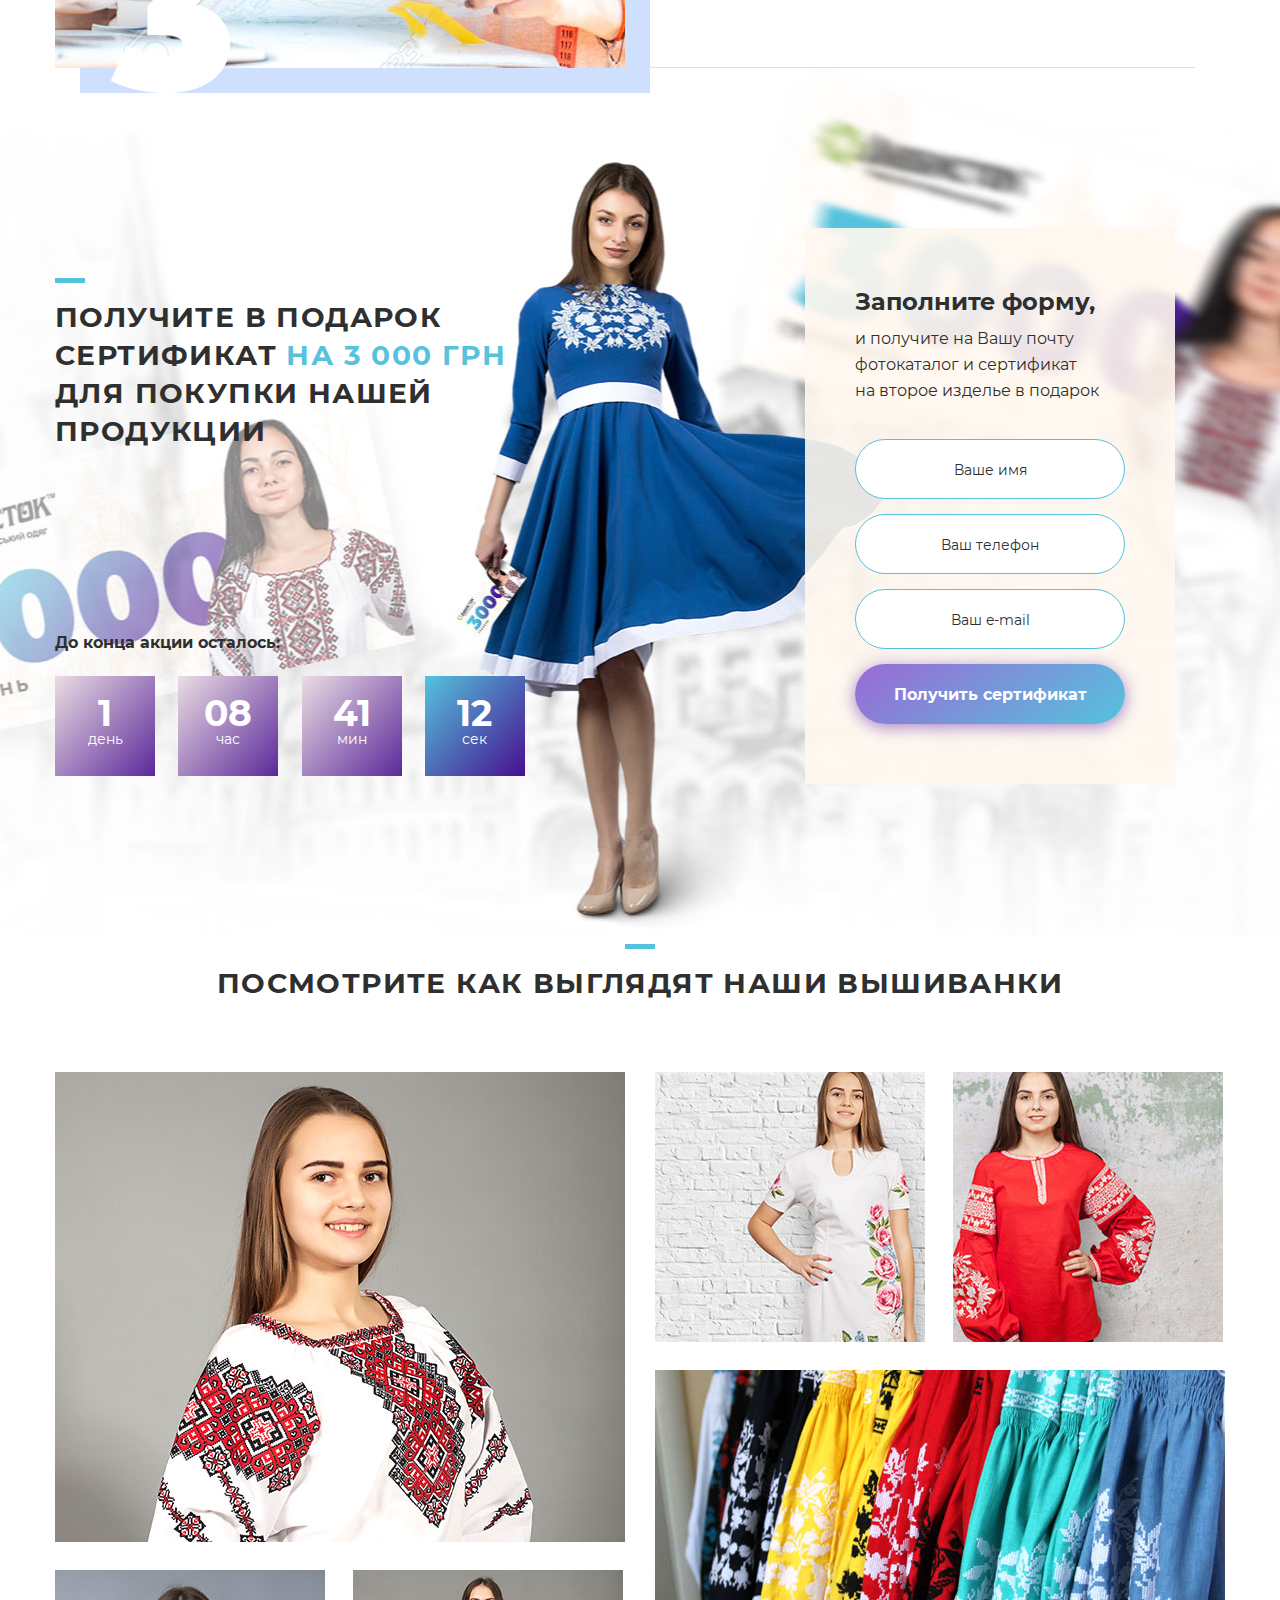
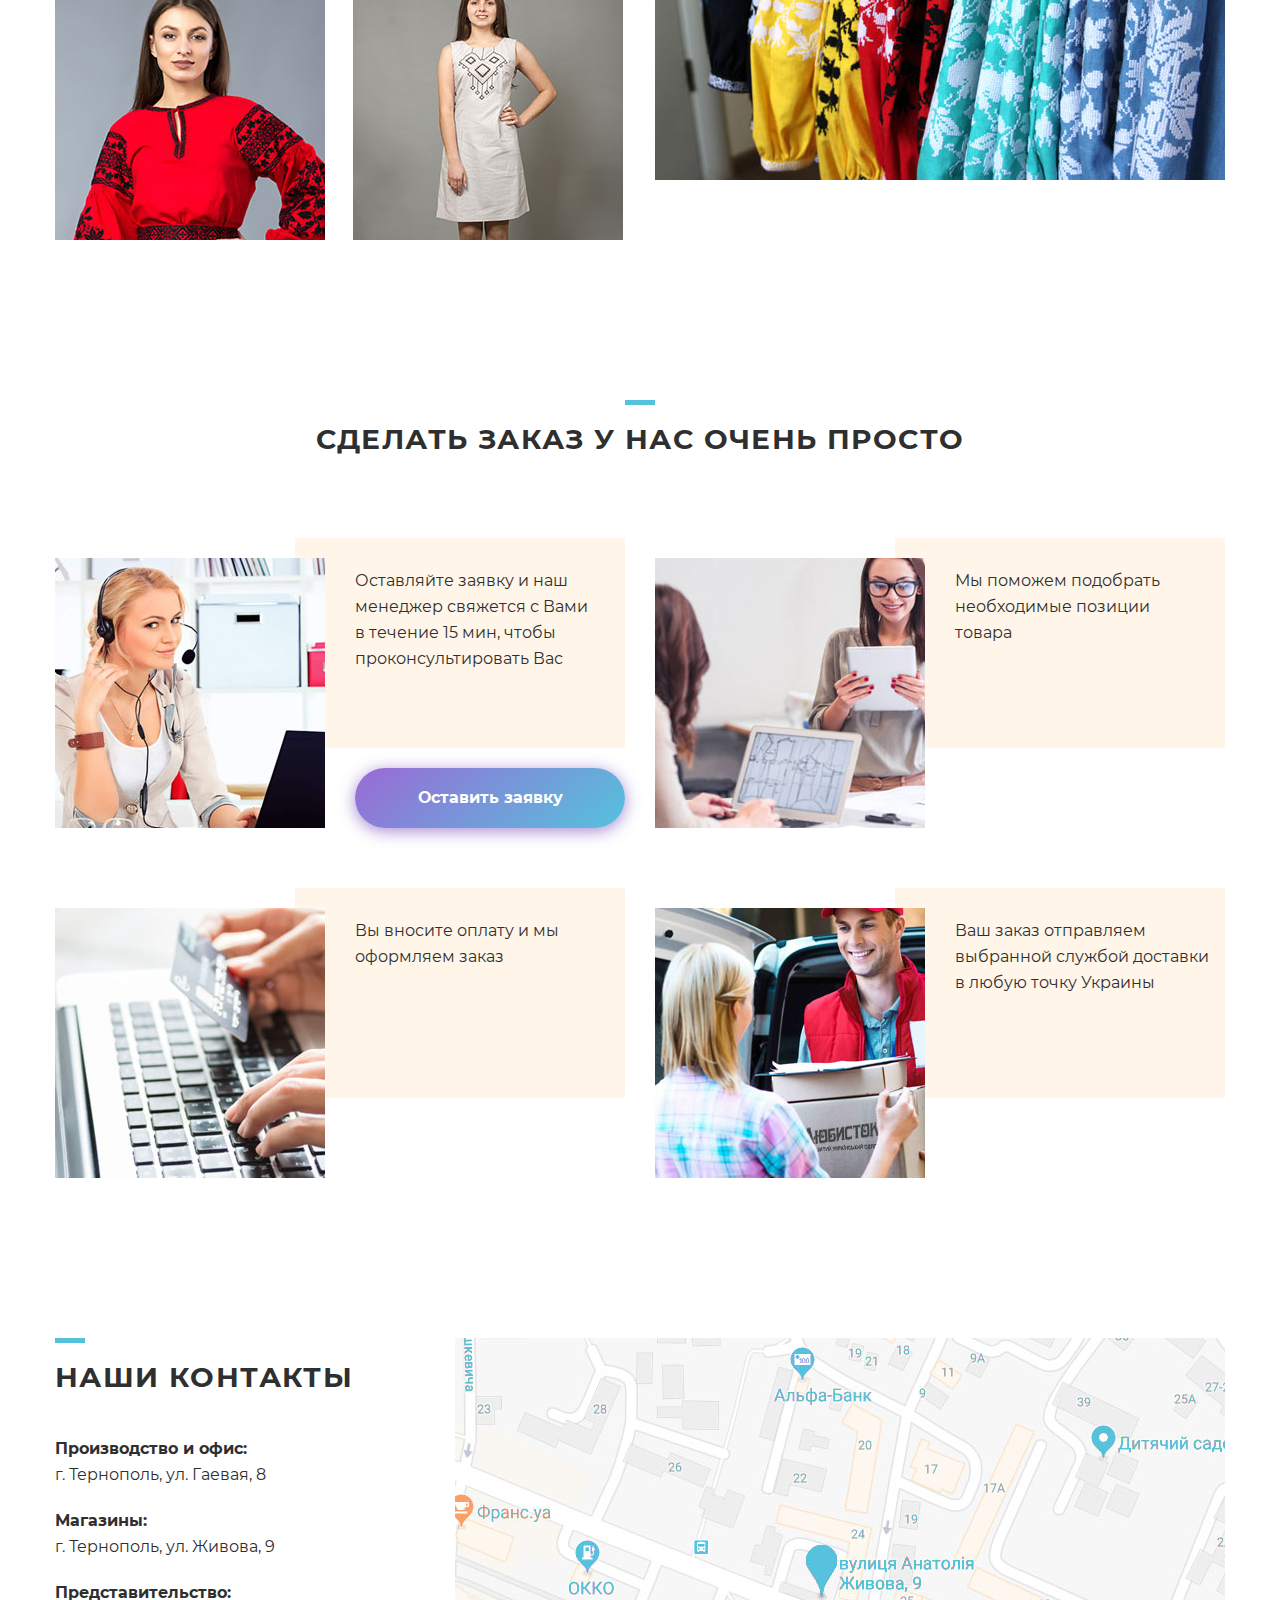
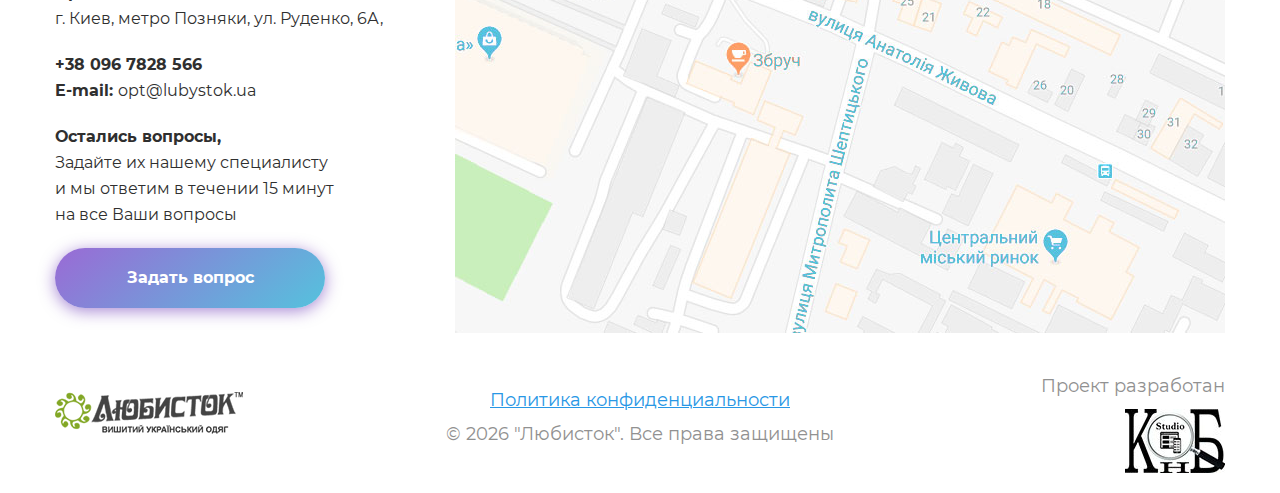
==== commit a11f0fab: "asdx" ====
--- a/index.html
+++ b/index.html
@@ -46,7 +46,7 @@
 					<a href="#"><li>Контакты</li></a>
 				</ul>
 			</div>
-			<h1>Оптовая продажа женских, <br>мужских и детских вышиванок <br>от производителя</h1>
+			<h1>Женские, мужские <br>и детские вышиванки оптом <br>от производителя</h1>
 			<h2>По цене ниже рыночной на 30%</h2>
 			<ul class="trigger">
 				<li>Более 1200 моделей вышиванок собственного дизайна</li>
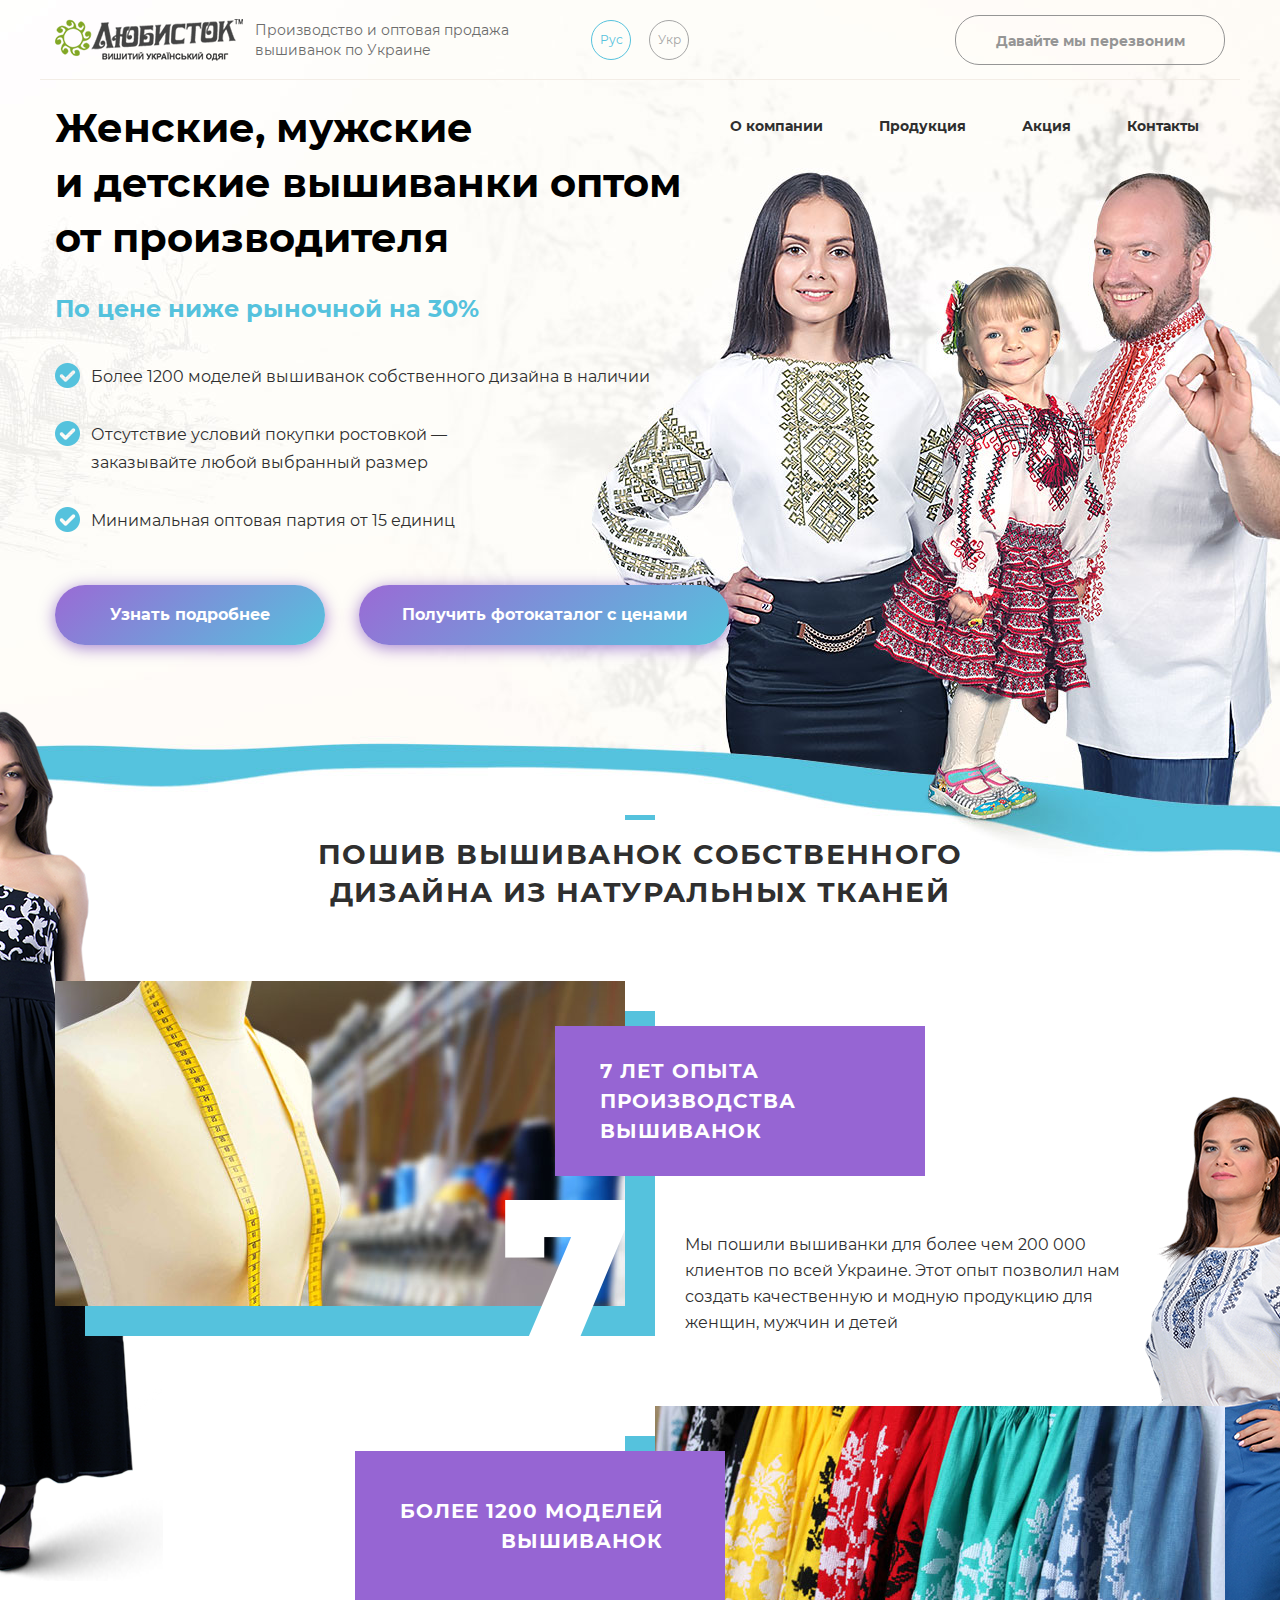
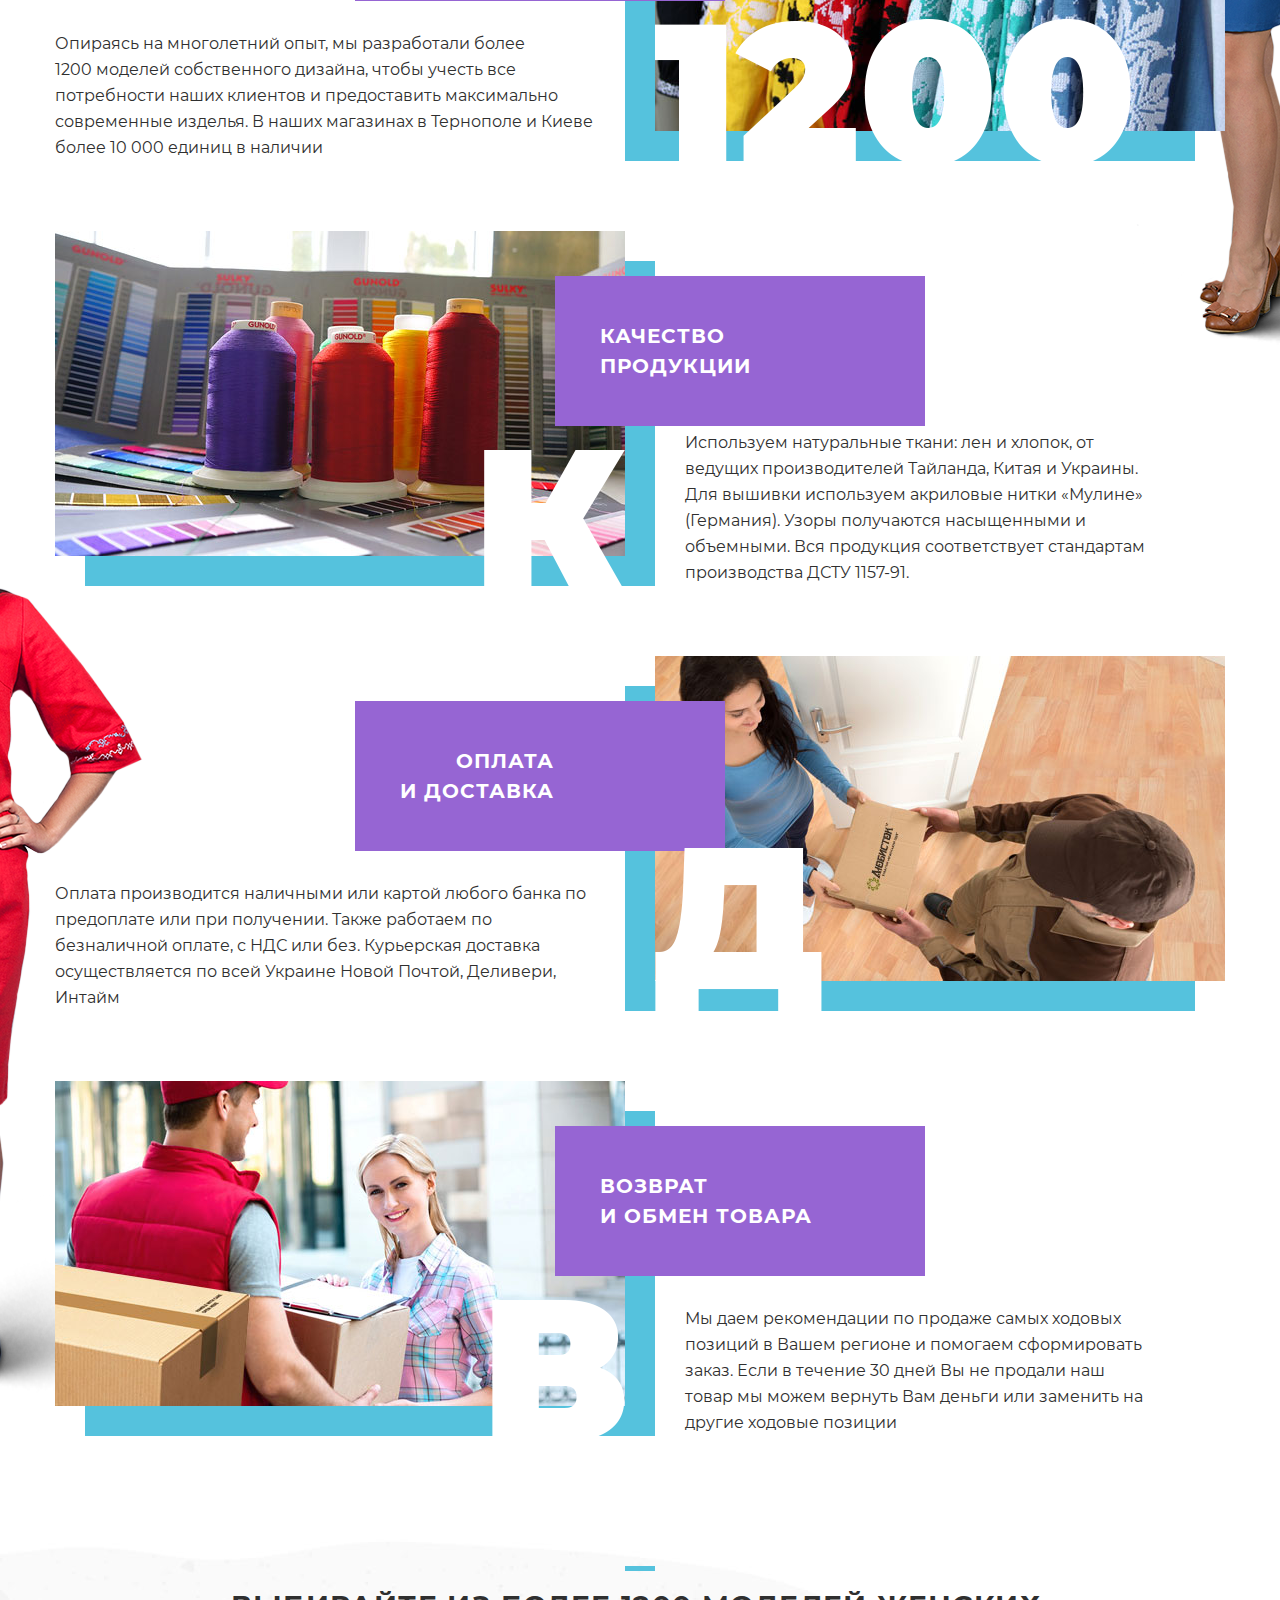
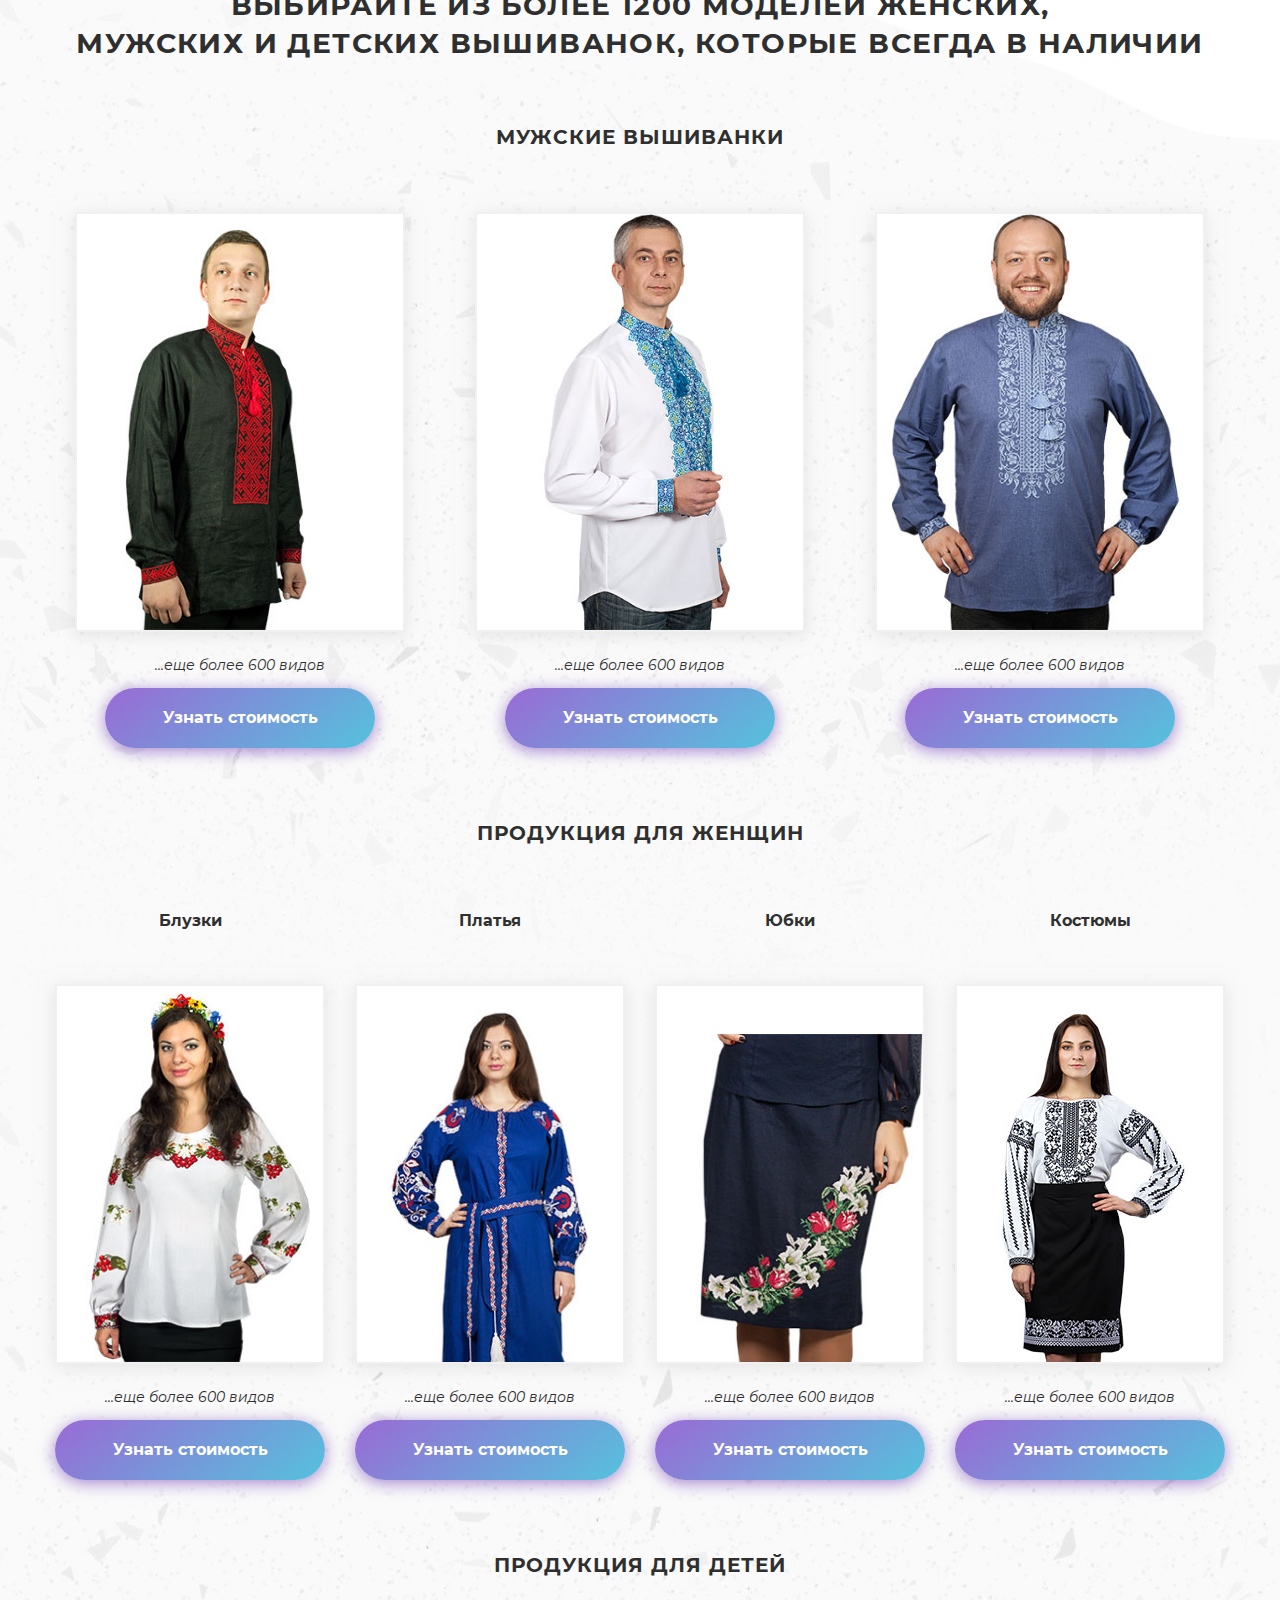
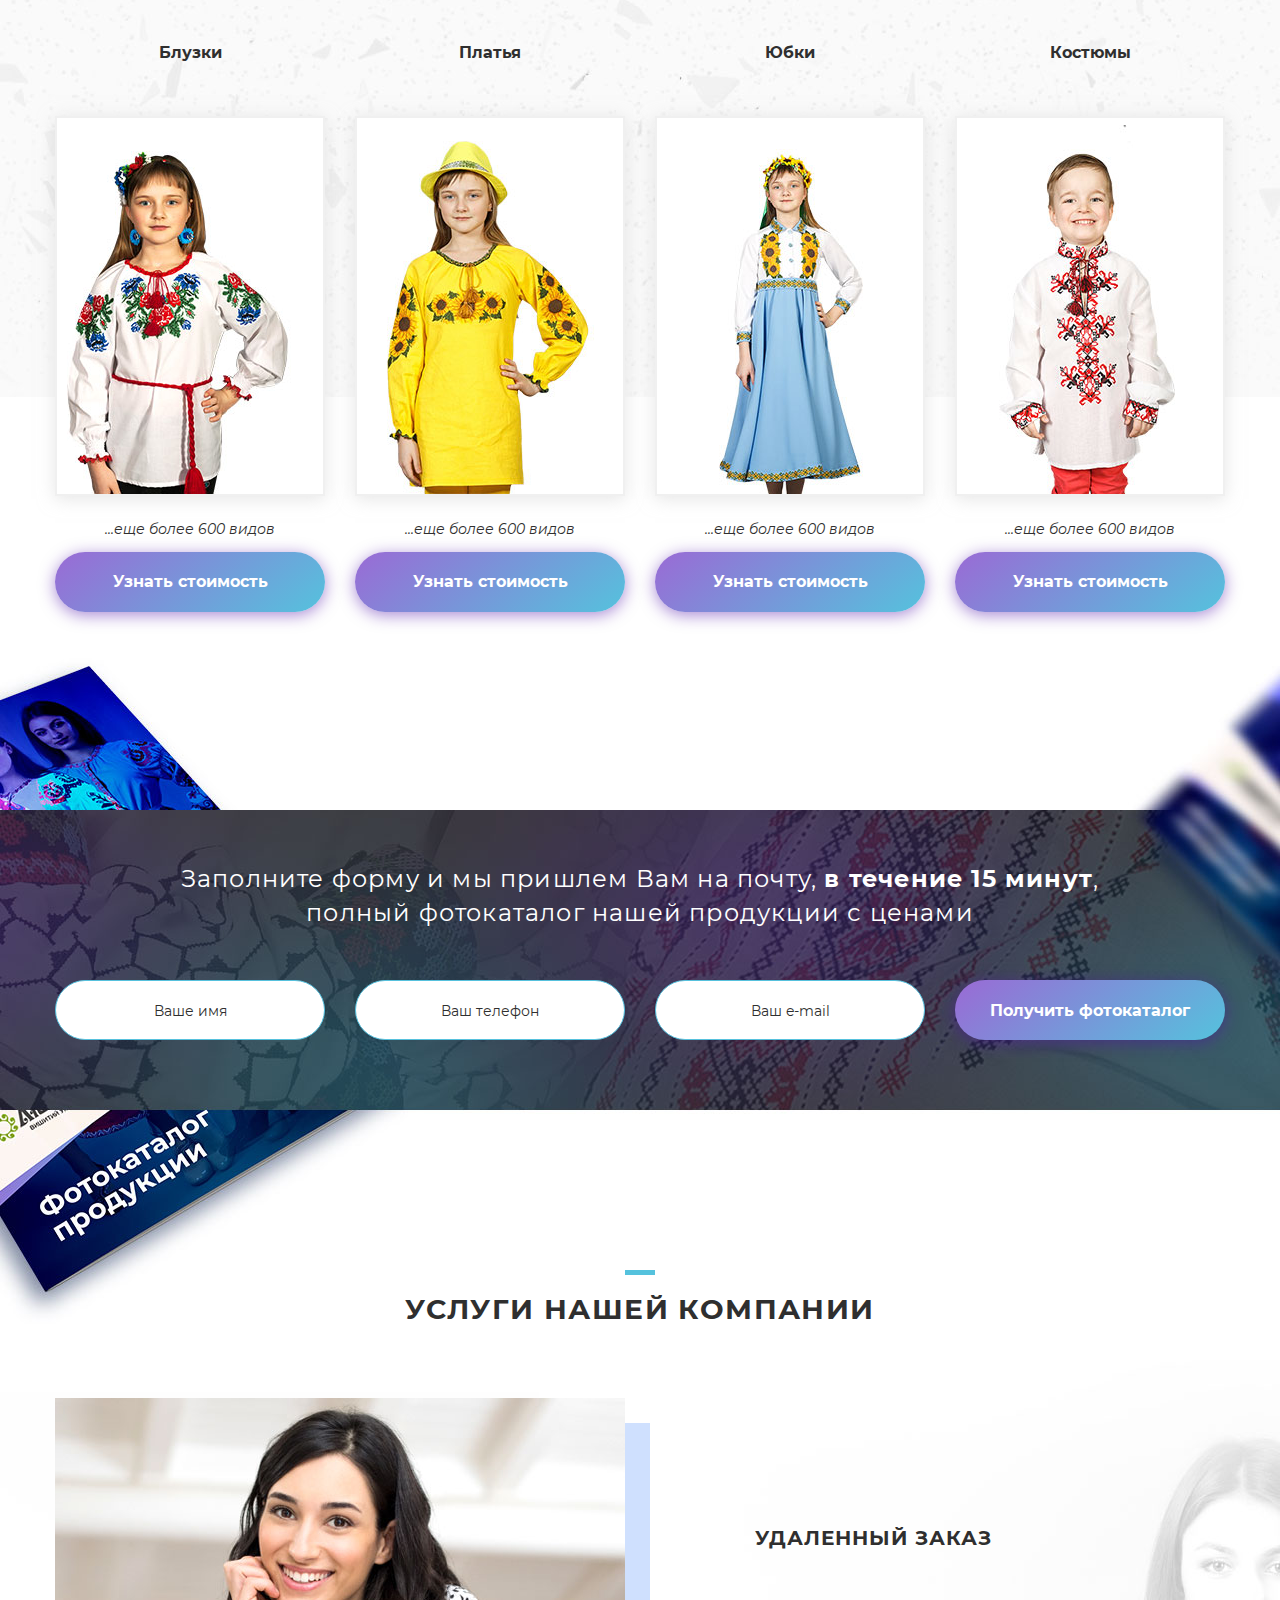
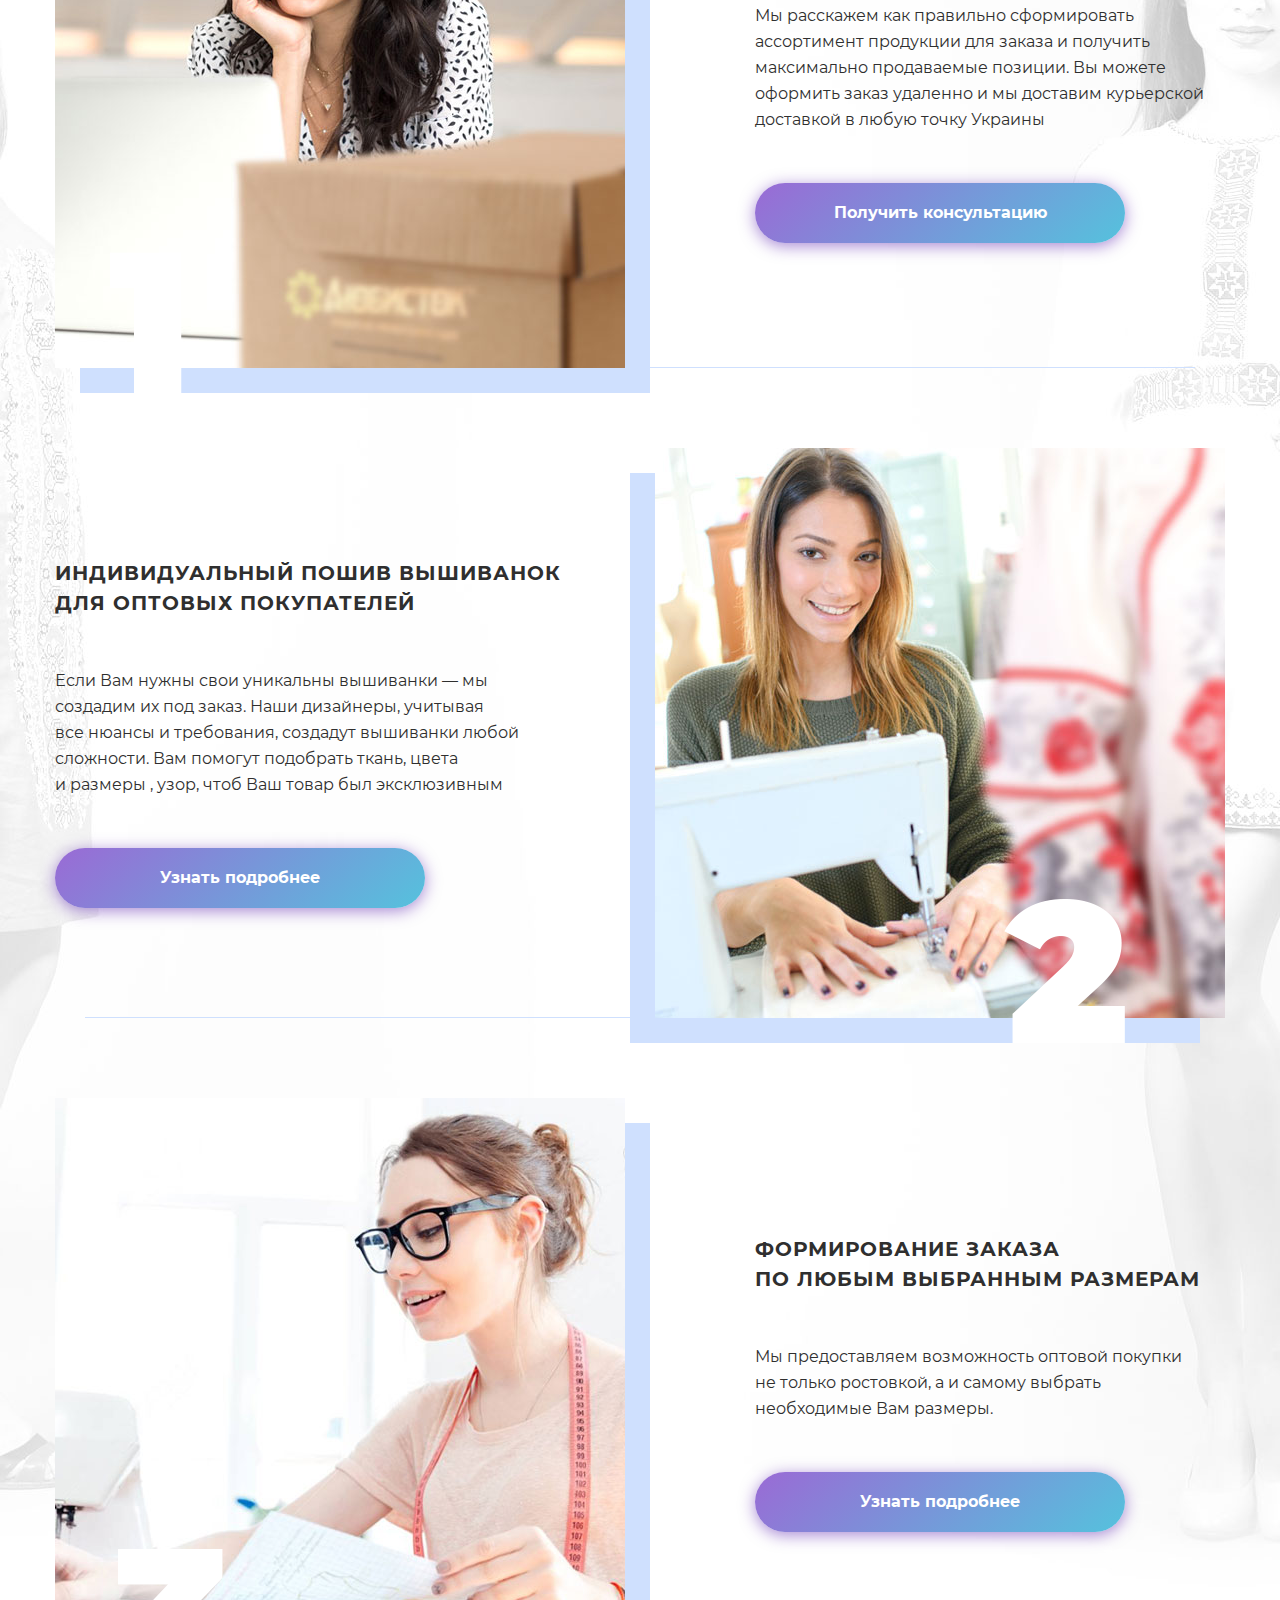
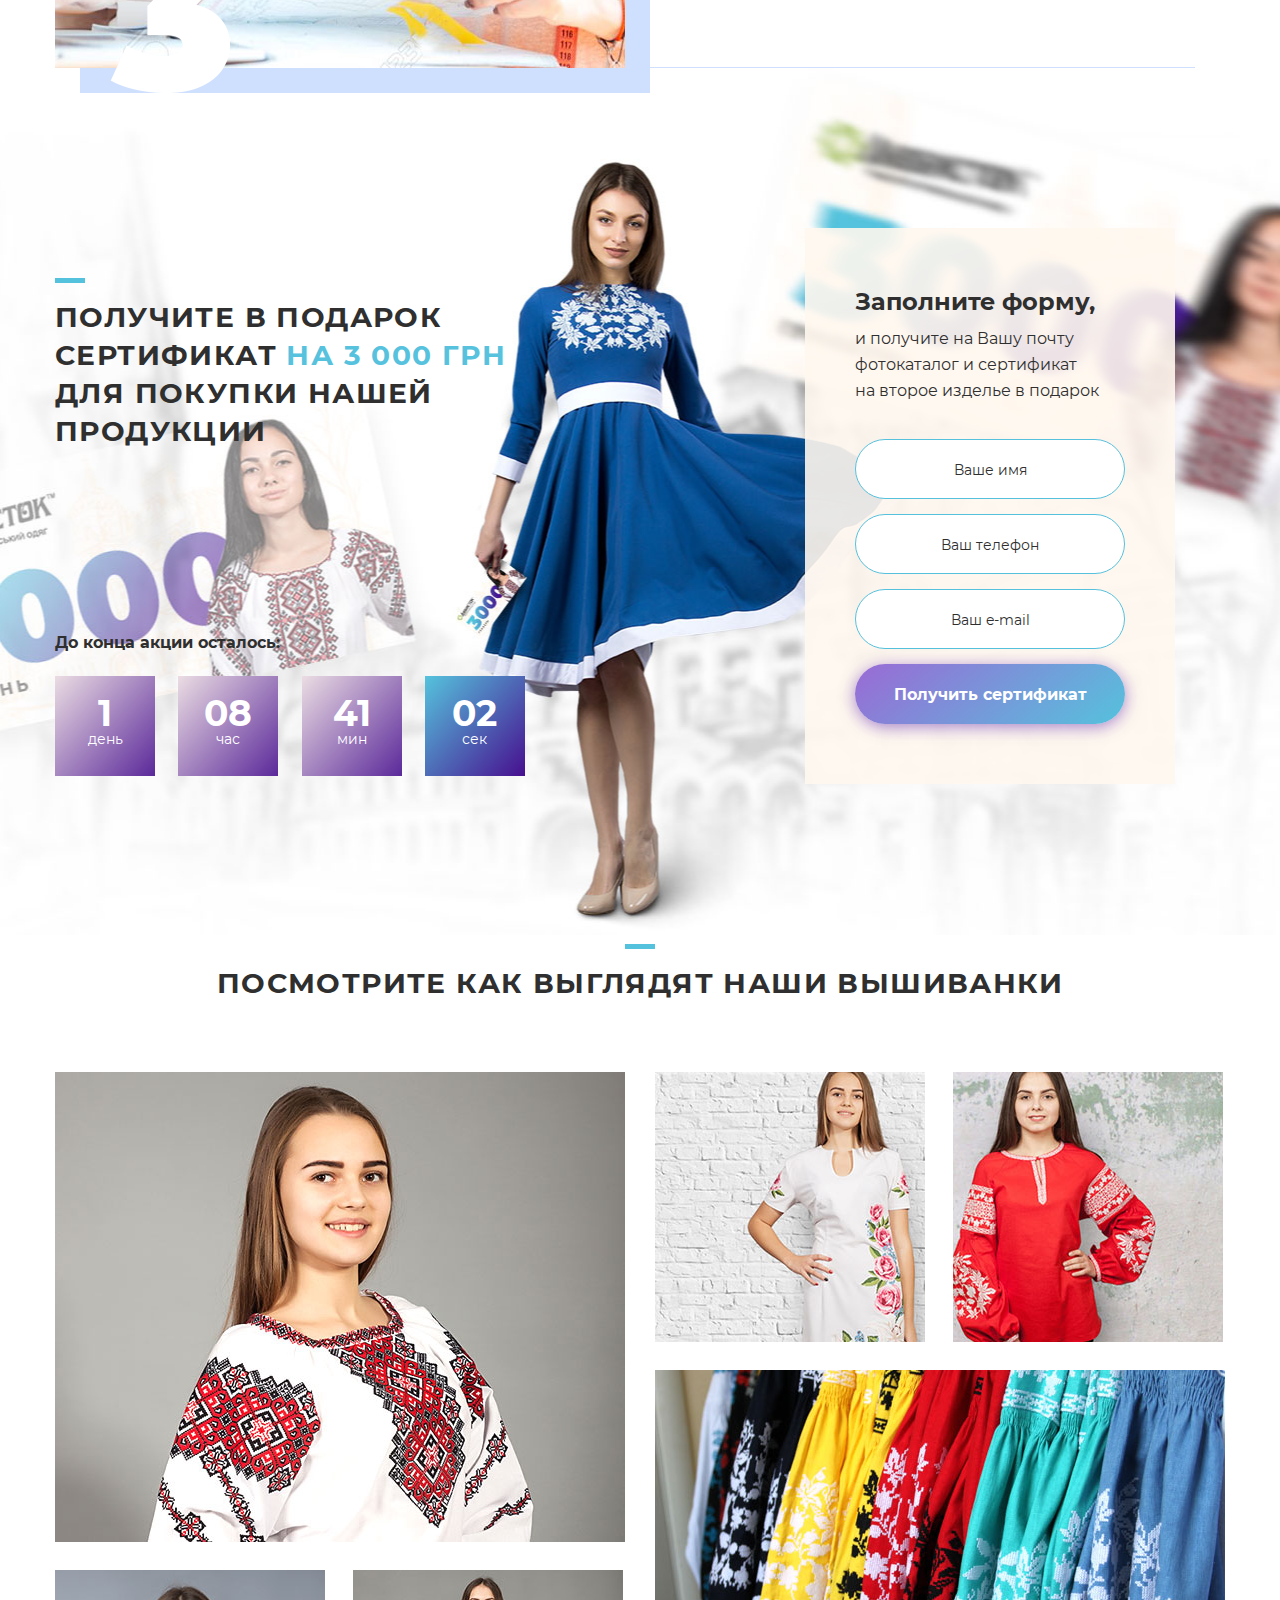
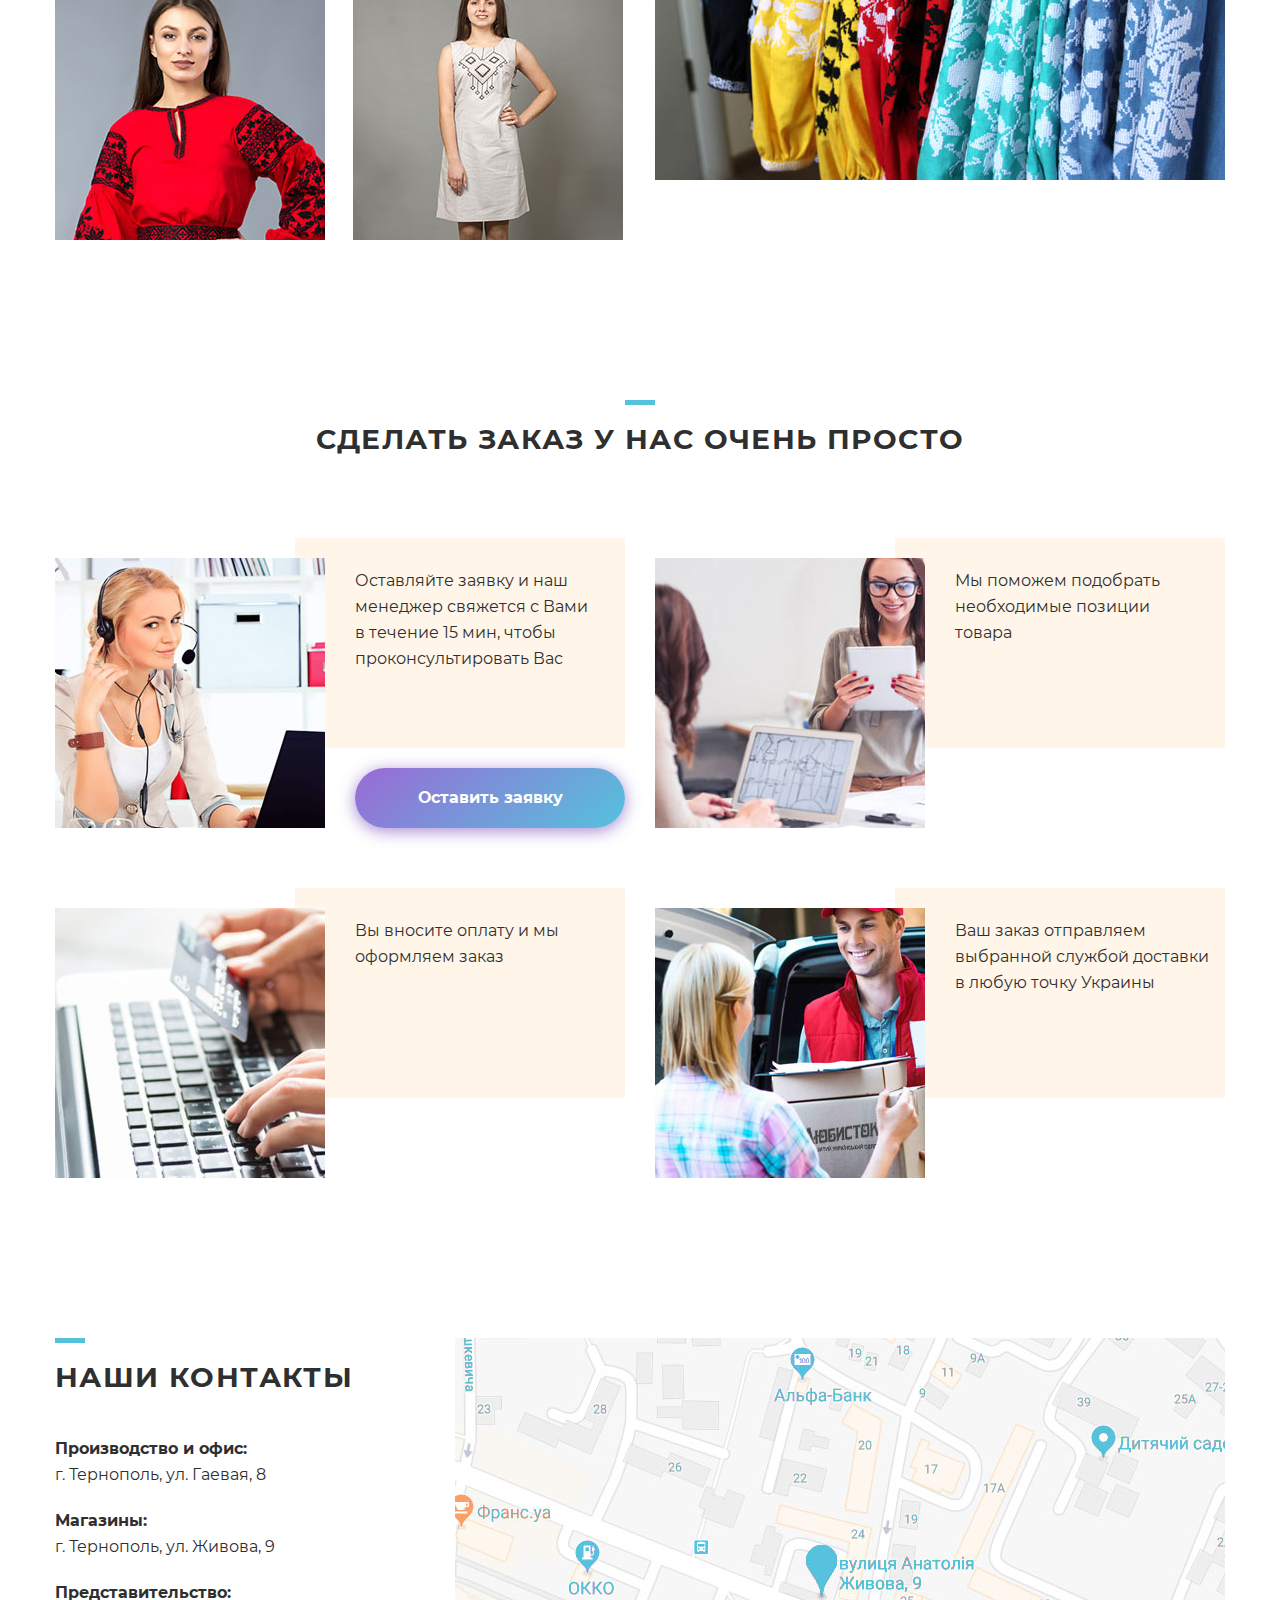
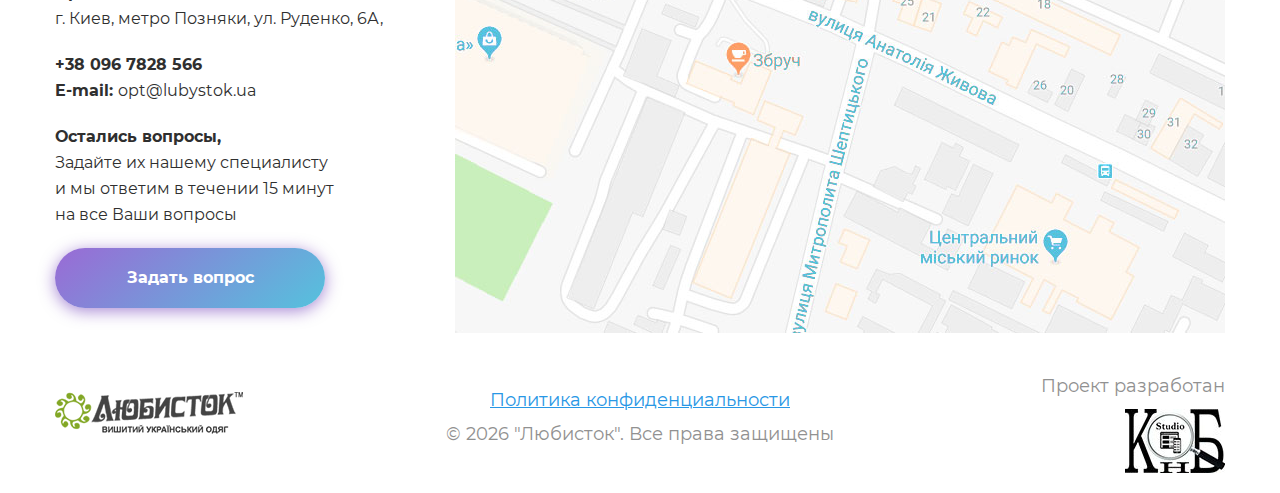
==== commit f6a6e3c2: "aasdx" ====
--- a/index.html
+++ b/index.html
@@ -49,11 +49,12 @@
 			<h1>Женские, мужские <br>и детские вышиванки оптом <br>от производителя</h1>
 			<h2>По цене ниже рыночной на 30%</h2>
 			<ul class="trigger">
-				<li>Более 1200 моделей вышиванок собственного дизайна</li>
+				<li>Более 1200 моделей вышиванок собственного дизайна в наличии</li>
 				<li>Отсутствие условий покупки ростовкой — <br>заказывайте любой выбранный размер</li>
 				<li>Минимальная оптовая партия от 15 единиц</li>
 			</ul>
-			<a href="#mainFormWrapper" class="popup main_btn wow pulse" data-wow-delay=".3s">Получить фотокаталог с ценами</a>
+			<a style="max-width: 270px;margin-right: 30px;" href="#main2FormWrapper" class="popup main_btn wow pulse" data-wow-delay=".3s">Узнать подробнее</a>
+			<a href="#mainFormWrapper" class="popup main_btn wow pulse" data-wow-delay=".6s">Получить фотокаталог с ценами</a>
 		</div>
 	</header>
 	<!-- END Header-->
@@ -527,7 +528,7 @@
 	<div class="hidden">
 		<div class="form_wrapper" id="contactFormWrapper">
 			<h6>Заполните форму,</h6>
-			<p>чтобы задать вопрос, и наш менеджер перезвонит Вам в течении 15 мин чтобы ответить на все вопросы</p>
+			<p>чтобы задать вопрос, и наш менеджер перезвонит Вам в течение 15 мин чтобы ответить на все вопросы</p>
 			<form method="post" class="form" id="contactForm" action="mail.php">
 				<input type="hidden" name="whatform" value="Форма - Задать вопрос" />
 				<input type="text" name="name" placeholder="Ваше имя" />
@@ -549,6 +550,20 @@
 				<input type="tel" name="phone" class="phone" placeholder="Ваш телефон" />
 				<input type="email" name="email" placeholder="Ваш e-mail" />
 				<button class="main_btn">Получить фотокаталог</button>
+			</form>
+		</div>
+	</div>
+
+	<div class="hidden">
+		<div class="form_wrapper" id="main2FormWrapper">
+			<h6>Заполните форму,</h6>
+			<p>и наш менеджер перезвонит Вам в течение 15 мин чтобы ответить на все вопросы</p>
+			<form method="post" class="form" id="main2Form" action="mail.php">
+				<input type="hidden" name="whatform" value="Форма - Узнать подробнее" />
+				<input type="text" name="name" placeholder="Ваше имя" />
+				<input type="tel" name="phone" class="phone" placeholder="Ваш телефон" />
+				<input type="email" name="email" placeholder="Ваш e-mail" />
+				<button class="main_btn">Узнать подробнее</button>
 			</form>
 		</div>
 	</div>
